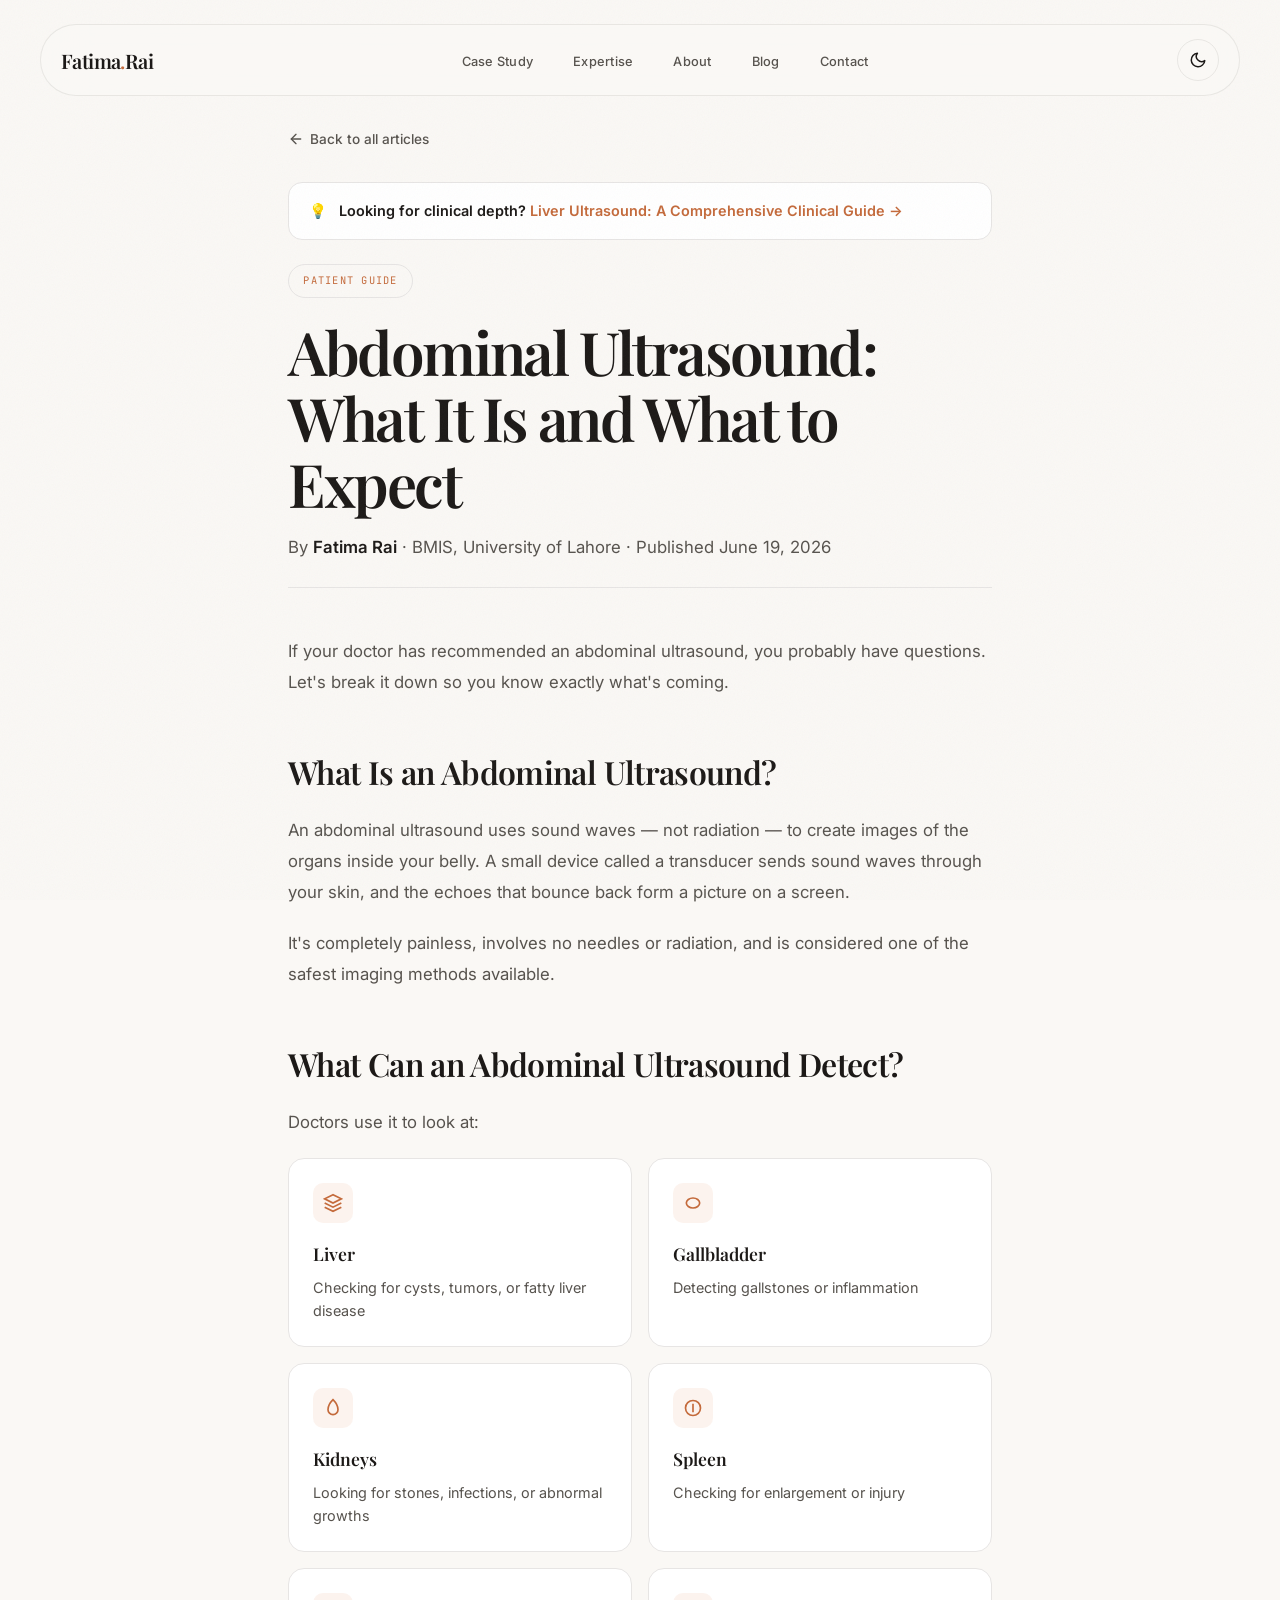
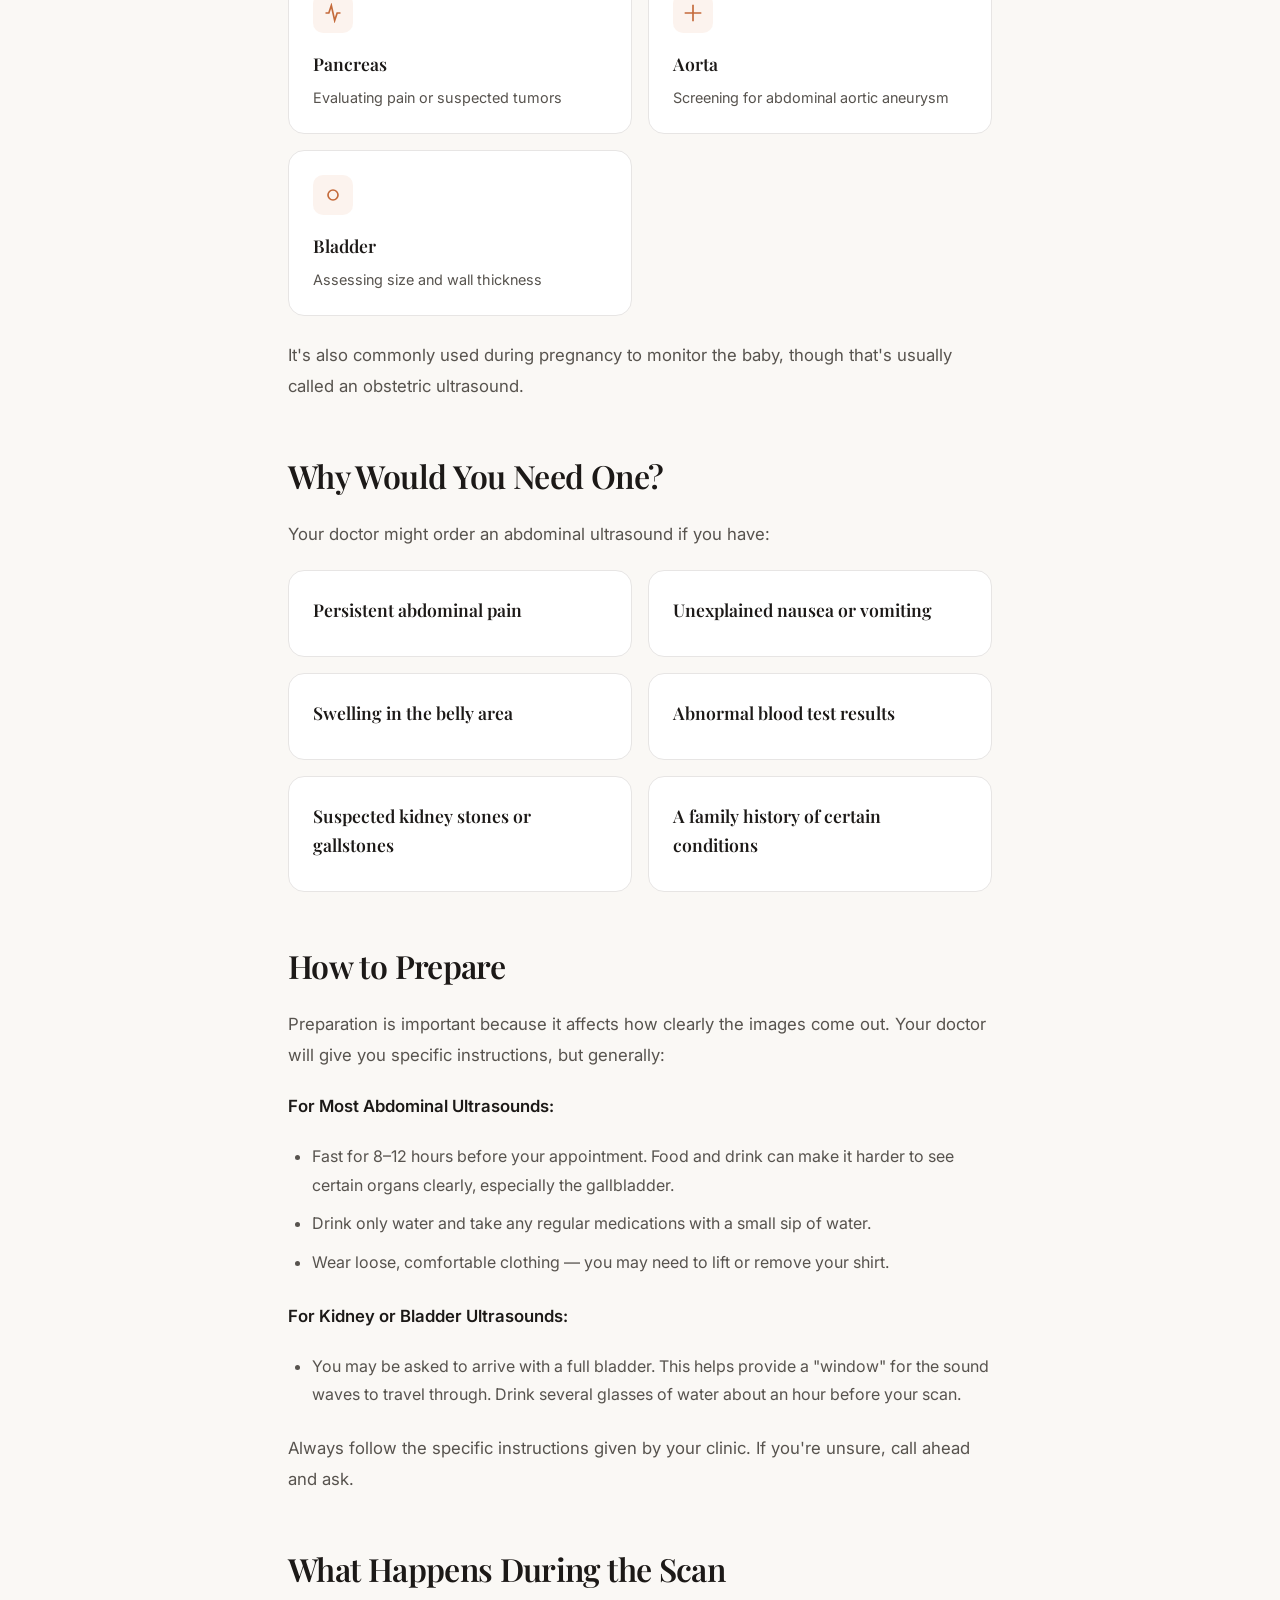
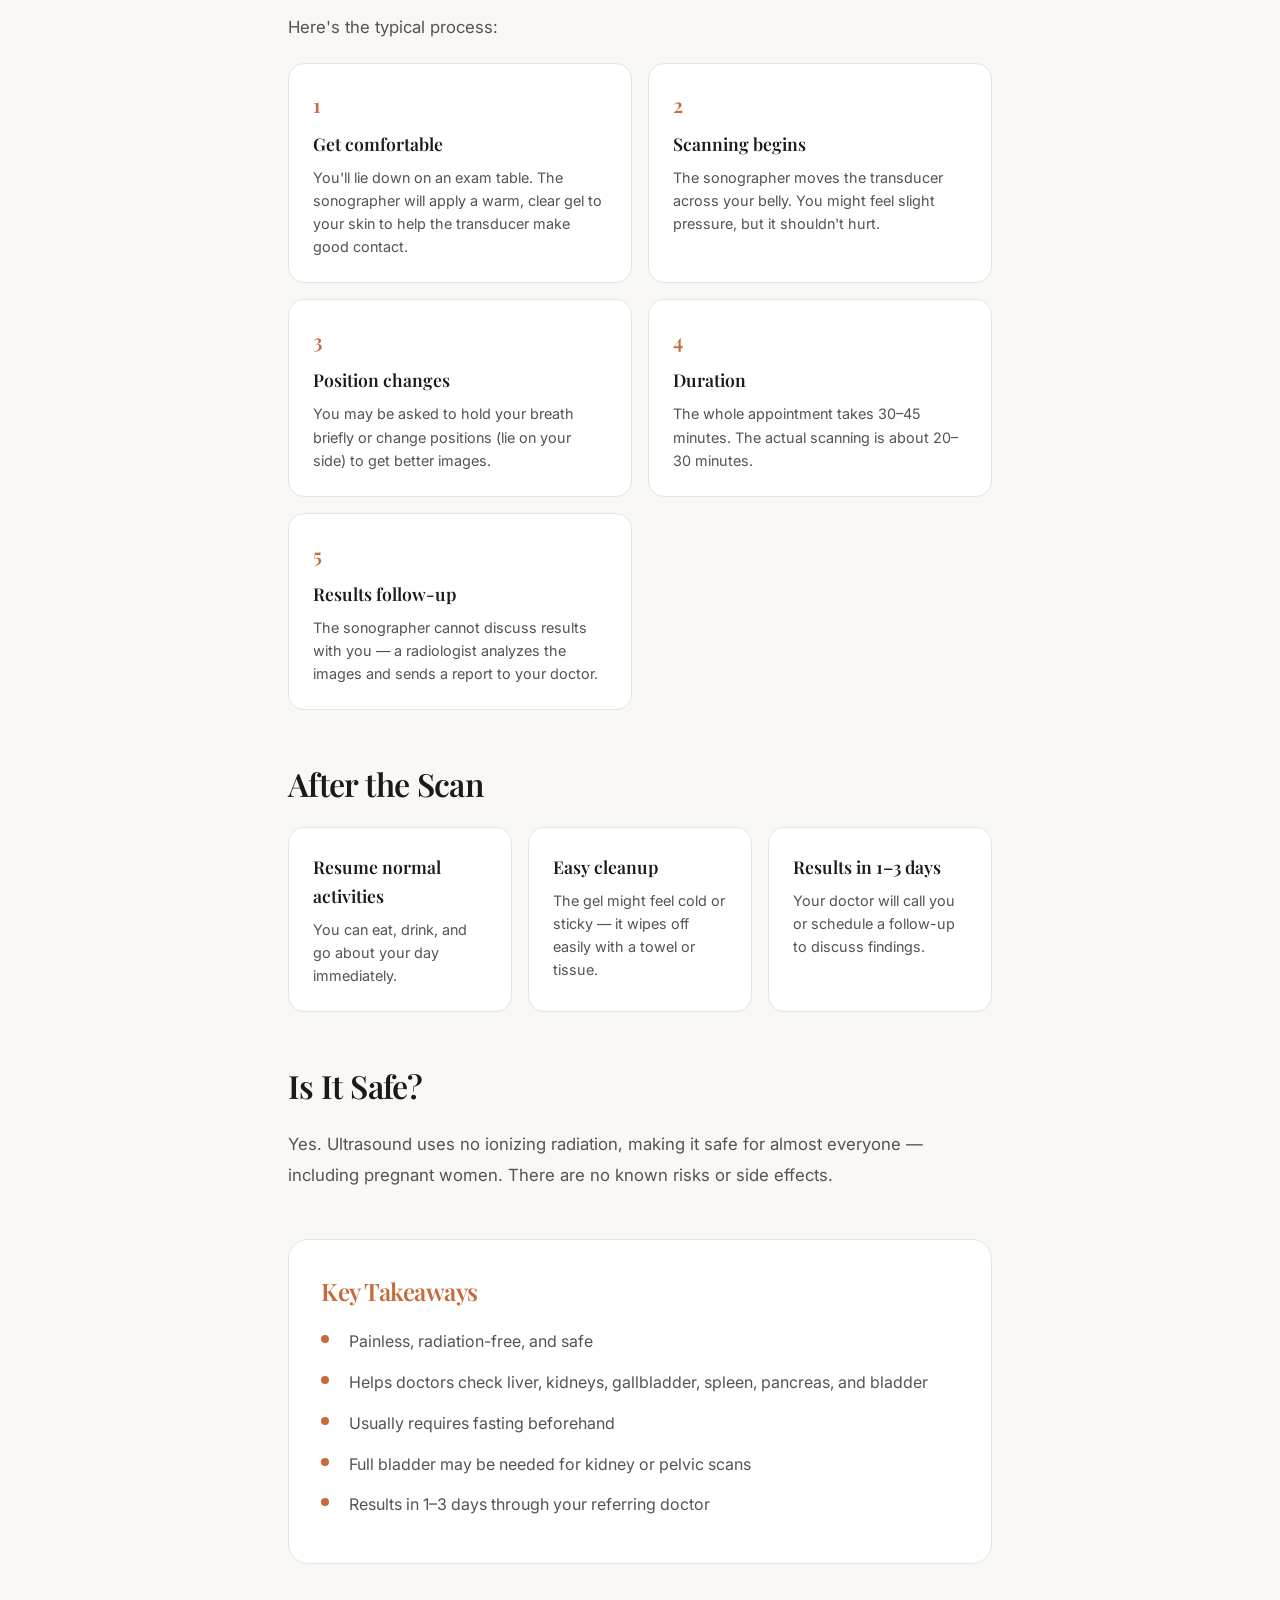
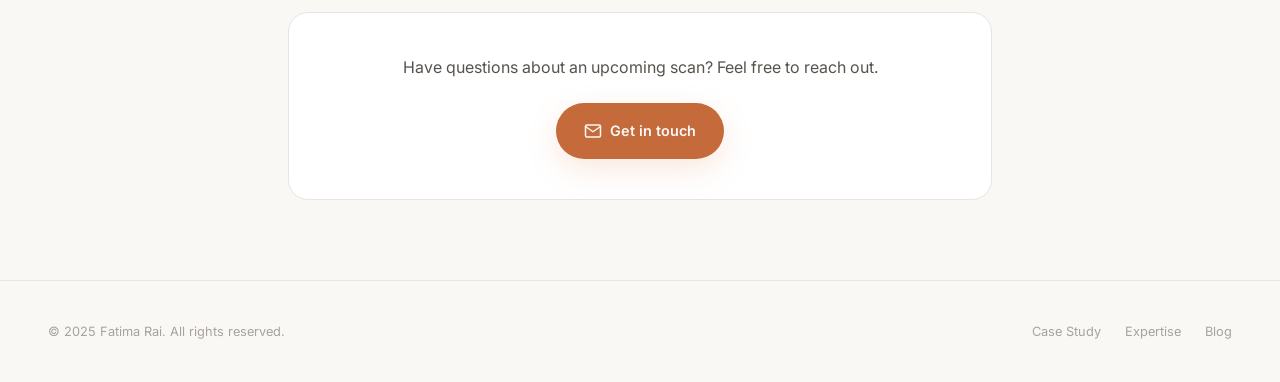
==== blog/abdominal-ultrasound.html @ 44d15082 "Redesign portfolio: editorial aesthetic, light/dark theme, scroll animations, shared assets" ====
<!DOCTYPE html>
<html lang="en">
<head>
    <meta charset="UTF-8">
    <meta name="viewport" content="width=device-width, initial-scale=1.0">
    <meta name="description" content="Learn what an abdominal ultrasound is, how to prepare, what happens during the scan, and what it can detect. A patient guide by Fatima Rai, BMIS radiographer.">
    <meta name="theme-color" content="#0c0a09">
    <script>
        (function() {
            const saved = localStorage.getItem('theme');
            const theme = saved || (window.matchMedia('(prefers-color-scheme: light)').matches ? 'light' : 'dark');
            if (theme === 'light') document.documentElement.setAttribute('data-theme', 'light');
        })();
    </script>
    <title>Abdominal Ultrasound: What It Is and What to Expect — Fatima Rai</title>
    <link rel="canonical" href="https://fatimarai.com/blog/abdominal-ultrasound.html">
    <link rel="icon" href="data:image/svg+xml,%3Csvg xmlns='http://www.w3.org/2000/svg' viewBox='0 0 100 100'%3E%3Ccircle cx='50' cy='50' r='50' fill='%23e08b5c'/%3E%3Ctext x='50' y='68' font-family='serif' font-size='55' fill='%230c0a09' text-anchor='middle' font-weight='600'%3EF%3C/text%3E%3C/svg%3E">
    <link rel="preconnect" href="https://fonts.googleapis.com">
    <link rel="preconnect" href="https://fonts.gstatic.com" crossorigin>
    <link href="https://fonts.googleapis.com/css2?family=Inter:wght@400;500;600;700&family=JetBrains+Mono:wght@400;500&family=Playfair+Display:ital,wght@0,500;0,600;0,700;1,500;1,600&display=swap" rel="stylesheet">
    <link rel="stylesheet" href="../assets/styles.css">
    <link rel="stylesheet" href="../assets/blog.css">
</head>
<body>
    <a href="#main-content" class="skip-link">Skip to main content</a>

    <div class="preloader" id="preloader" aria-hidden="true">
        <div class="preloader-text">
            <span>Fatima</span><span>Rai</span>
        </div>
    </div>

    <div class="grain" aria-hidden="true"></div>
    <div class="cursor-ring" id="cursor-ring" aria-hidden="true"></div>

    <header class="navbar" role="banner">
        <div class="navbar-inner">
            <a href="../index.html" class="logo" aria-label="Fatima Rai - Home">Fatima<span aria-hidden="true">.</span>Rai</a>
            <nav aria-label="Primary navigation">
                <ul class="nav-links">
                    <li><a href="../index.html#case-study">Case Study</a></li>
                    <li><a href="../index.html#expertise">Expertise</a></li>
                    <li><a href="../index.html#about">About</a></li>
                    <li><a href="liver-ultrasound.html">Blog</a></li>
                    <li><a href="../index.html#contact">Contact</a></li>
                </ul>
            </nav>
            <div style="display: flex; align-items: center; gap: 0.75rem;">
                <button type="button" class="theme-toggle" id="theme-toggle" aria-label="Switch to light theme" title="Switch theme">
                    <svg viewBox="0 0 24 24" fill="none" stroke="currentColor" stroke-width="2" stroke-linecap="round" stroke-linejoin="round" aria-hidden="true">
                        <circle class="sun-rays" cx="12" cy="12" r="5"></circle>
                        <g class="sun-rays">
                            <line x1="12" y1="1" x2="12" y2="3"></line>
                            <line x1="12" y1="21" x2="12" y2="23"></line>
                            <line x1="4.22" y1="4.22" x2="5.64" y2="5.64"></line>
                            <line x1="18.36" y1="18.36" x2="19.78" y2="19.78"></line>
                            <line x1="1" y1="12" x2="3" y2="12"></line>
                            <line x1="21" y1="12" x2="23" y2="12"></line>
                            <line x1="4.22" y1="19.78" x2="5.64" y2="18.36"></line>
                            <line x1="18.36" y1="5.64" x2="19.78" y2="4.22"></line>
                        </g>
                        <path class="moon" d="M21 12.79A9 9 0 1 1 11.21 3 7 7 0 0 0 21 12.79z"></path>
                    </svg>
                </button>
                <button type="button" class="mobile-menu-btn" aria-label="Open menu" aria-expanded="false">
                    <svg width="18" height="18" viewBox="0 0 24 24" fill="none" stroke="currentColor" stroke-width="2" stroke-linecap="round" stroke-linejoin="round" aria-hidden="true">
                        <line x1="3" y1="12" x2="21" y2="12"></line>
                        <line x1="3" y1="6" x2="21" y2="6"></line>
                        <line x1="3" y1="18" x2="21" y2="18"></line>
                    </svg>
                </button>
            </div>
        </div>
    </header>

    <main id="main-content">
        <article class="article article-page container container-narrow">
            <header class="article-header">
                <a href="../index.html#blog" class="back-link" aria-label="Back to blog">
                    <svg viewBox="0 0 24 24" fill="none" stroke="currentColor" stroke-width="2" stroke-linecap="round" stroke-linejoin="round" aria-hidden="true">
                        <line x1="19" y1="12" x2="5" y2="12"></line>
                        <polyline points="12 19 5 12 12 5"></polyline>
                    </svg>
                    Back to all articles
                </a>

                <div class="related-callout">
                    <span aria-hidden="true">💡</span>
                    <span><strong>Looking for clinical depth?</strong> <a href="liver-ultrasound.html">Liver Ultrasound: A Comprehensive Clinical Guide →</a></span>
                </div>

                <span class="article-tag">Patient Guide</span>
                <h1>Abdominal Ultrasound: What It Is and What to Expect</h1>
                <p class="article-meta">
                    By <strong>Fatima Rai</strong> · BMIS, University of Lahore · Published June 19, 2026
                </p>
            </header>

            <p>If your doctor has recommended an abdominal ultrasound, you probably have questions. Let's break it down so you know exactly what's coming.</p>

            <h2>What Is an Abdominal Ultrasound?</h2>
            <p>An abdominal ultrasound uses sound waves — not radiation — to create images of the organs inside your belly. A small device called a transducer sends sound waves through your skin, and the echoes that bounce back form a picture on a screen.</p>
            <p>It's completely painless, involves no needles or radiation, and is considered one of the safest imaging methods available.</p>

            <h2>What Can an Abdominal Ultrasound Detect?</h2>
            <p>Doctors use it to look at:</p>
            <div class="grid grid-2">
                <div class="grid-card">
                    <div class="grid-card-icon" aria-hidden="true">
                        <svg width="20" height="20" fill="none" stroke="currentColor" stroke-width="2" viewBox="0 0 24 24">
                            <path d="M12 2L2 7l10 5 10-5-10-5zM2 17l10 5 10-5M2 12l10 5 10-5"/>
                        </svg>
                    </div>
                    <div class="grid-card-title">Liver</div>
                    <div class="grid-card-desc">Checking for cysts, tumors, or fatty liver disease</div>
                </div>
                <div class="grid-card">
                    <div class="grid-card-icon" aria-hidden="true">
                        <svg width="20" height="20" fill="none" stroke="currentColor" stroke-width="2" viewBox="0 0 24 24">
                            <ellipse cx="12" cy="12" rx="8" ry="6"/>
                        </svg>
                    </div>
                    <div class="grid-card-title">Gallbladder</div>
                    <div class="grid-card-desc">Detecting gallstones or inflammation</div>
                </div>
                <div class="grid-card">
                    <div class="grid-card-icon" aria-hidden="true">
                        <svg width="20" height="20" fill="none" stroke="currentColor" stroke-width="2" viewBox="0 0 24 24">
                            <path d="M12 2C8 6 6 10 6 14a6 6 0 0012 0c0-4-2-8-6-12z"/>
                        </svg>
                    </div>
                    <div class="grid-card-title">Kidneys</div>
                    <div class="grid-card-desc">Looking for stones, infections, or abnormal growths</div>
                </div>
                <div class="grid-card">
                    <div class="grid-card-icon" aria-hidden="true">
                        <svg width="20" height="20" fill="none" stroke="currentColor" stroke-width="2" viewBox="0 0 24 24">
                            <circle cx="12" cy="12" r="9"/>
                            <path d="M12 7v10"/>
                        </svg>
                    </div>
                    <div class="grid-card-title">Spleen</div>
                    <div class="grid-card-desc">Checking for enlargement or injury</div>
                </div>
                <div class="grid-card">
                    <div class="grid-card-icon" aria-hidden="true">
                        <svg width="20" height="20" fill="none" stroke="currentColor" stroke-width="2" viewBox="0 0 24 24">
                            <path d="M3 12h4l3-9 4 18 3-9h4"/>
                        </svg>
                    </div>
                    <div class="grid-card-title">Pancreas</div>
                    <div class="grid-card-desc">Evaluating pain or suspected tumors</div>
                </div>
                <div class="grid-card">
                    <div class="grid-card-icon" aria-hidden="true">
                        <svg width="20" height="20" fill="none" stroke="currentColor" stroke-width="2" viewBox="0 0 24 24">
                            <path d="M12 2v20M2 12h20"/>
                        </svg>
                    </div>
                    <div class="grid-card-title">Aorta</div>
                    <div class="grid-card-desc">Screening for abdominal aortic aneurysm</div>
                </div>
                <div class="grid-card">
                    <div class="grid-card-icon" aria-hidden="true">
                        <svg width="20" height="20" fill="none" stroke="currentColor" stroke-width="2" viewBox="0 0 24 24">
                            <rect x="6" y="6" width="12" height="12" rx="6"/>
                        </svg>
                    </div>
                    <div class="grid-card-title">Bladder</div>
                    <div class="grid-card-desc">Assessing size and wall thickness</div>
                </div>
            </div>
            <p>It's also commonly used during pregnancy to monitor the baby, though that's usually called an obstetric ultrasound.</p>

            <h2>Why Would You Need One?</h2>
            <p>Your doctor might order an abdominal ultrasound if you have:</p>
            <div class="grid grid-2">
                <div class="grid-card">
                    <div class="grid-card-title">Persistent abdominal pain</div>
                </div>
                <div class="grid-card">
                    <div class="grid-card-title">Unexplained nausea or vomiting</div>
                </div>
                <div class="grid-card">
                    <div class="grid-card-title">Swelling in the belly area</div>
                </div>
                <div class="grid-card">
                    <div class="grid-card-title">Abnormal blood test results</div>
                </div>
                <div class="grid-card">
                    <div class="grid-card-title">Suspected kidney stones or gallstones</div>
                </div>
                <div class="grid-card">
                    <div class="grid-card-title">A family history of certain conditions</div>
                </div>
            </div>

            <h2>How to Prepare</h2>
            <p>Preparation is important because it affects how clearly the images come out. Your doctor will give you specific instructions, but generally:</p>
            <p><strong>For Most Abdominal Ultrasounds:</strong></p>
            <ul>
                <li>Fast for 8–12 hours before your appointment. Food and drink can make it harder to see certain organs clearly, especially the gallbladder.</li>
                <li>Drink only water and take any regular medications with a small sip of water.</li>
                <li>Wear loose, comfortable clothing — you may need to lift or remove your shirt.</li>
            </ul>
            <p><strong>For Kidney or Bladder Ultrasounds:</strong></p>
            <ul>
                <li>You may be asked to arrive with a full bladder. This helps provide a "window" for the sound waves to travel through. Drink several glasses of water about an hour before your scan.</li>
            </ul>
            <p>Always follow the specific instructions given by your clinic. If you're unsure, call ahead and ask.</p>

            <h2>What Happens During the Scan</h2>
            <p>Here's the typical process:</p>
            <div class="grid grid-2">
                <div class="grid-card">
                    <div class="grid-card-num">1</div>
                    <div class="grid-card-title">Get comfortable</div>
                    <div class="grid-card-desc">You'll lie down on an exam table. The sonographer will apply a warm, clear gel to your skin to help the transducer make good contact.</div>
                </div>
                <div class="grid-card">
                    <div class="grid-card-num">2</div>
                    <div class="grid-card-title">Scanning begins</div>
                    <div class="grid-card-desc">The sonographer moves the transducer across your belly. You might feel slight pressure, but it shouldn't hurt.</div>
                </div>
                <div class="grid-card">
                    <div class="grid-card-num">3</div>
                    <div class="grid-card-title">Position changes</div>
                    <div class="grid-card-desc">You may be asked to hold your breath briefly or change positions (lie on your side) to get better images.</div>
                </div>
                <div class="grid-card">
                    <div class="grid-card-num">4</div>
                    <div class="grid-card-title">Duration</div>
                    <div class="grid-card-desc">The whole appointment takes 30–45 minutes. The actual scanning is about 20–30 minutes.</div>
                </div>
                <div class="grid-card">
                    <div class="grid-card-num">5</div>
                    <div class="grid-card-title">Results follow-up</div>
                    <div class="grid-card-desc">The sonographer cannot discuss results with you — a radiologist analyzes the images and sends a report to your doctor.</div>
                </div>
            </div>

            <h2>After the Scan</h2>
            <div class="grid grid-3">
                <div class="grid-card">
                    <div class="grid-card-title">Resume normal activities</div>
                    <div class="grid-card-desc">You can eat, drink, and go about your day immediately.</div>
                </div>
                <div class="grid-card">
                    <div class="grid-card-title">Easy cleanup</div>
                    <div class="grid-card-desc">The gel might feel cold or sticky — it wipes off easily with a towel or tissue.</div>
                </div>
                <div class="grid-card">
                    <div class="grid-card-title">Results in 1–3 days</div>
                    <div class="grid-card-desc">Your doctor will call you or schedule a follow-up to discuss findings.</div>
                </div>
            </div>

            <h2>Is It Safe?</h2>
            <p>Yes. Ultrasound uses no ionizing radiation, making it safe for almost everyone — including pregnant women. There are no known risks or side effects.</p>

            <div class="key-takeaways">
                <h2>Key Takeaways</h2>
                <ul>
                    <li>Painless, radiation-free, and safe</li>
                    <li>Helps doctors check liver, kidneys, gallbladder, spleen, pancreas, and bladder</li>
                    <li>Usually requires fasting beforehand</li>
                    <li>Full bladder may be needed for kidney or pelvic scans</li>
                    <li>Results in 1–3 days through your referring doctor</li>
                </ul>
            </div>

            <div class="article-cta">
                <p>Have questions about an upcoming scan? Feel free to reach out.</p>
                <a href="mailto:fr166255@gmail.com">
                    <svg viewBox="0 0 24 24" fill="none" stroke="currentColor" stroke-width="2" stroke-linecap="round" stroke-linejoin="round" aria-hidden="true">
                        <path d="M4 4h16c1.1 0 2 .9 2 2v12c0 1.1-.9 2-2 2H4c-1.1 0-2-.9-2-2V6c0-1.1.9-2 2-2z"/>
                        <polyline points="22,6 12,13 2,6"/>
                    </svg>
                    Get in touch
                </a>
            </div>
        </article>
    </main>

    <footer class="footer">
        <div class="container footer-inner">
            <span>&copy; 2025 Fatima Rai. All rights reserved.</span>
            <ul class="footer-links">
                <li><a href="../index.html#case-study">Case Study</a></li>
                <li><a href="../index.html#expertise">Expertise</a></li>
                <li><a href="../index.html#blog">Blog</a></li>
            </ul>
        </div>
    </footer>

    <noscript>
        <style>
            .preloader { display: none; }
            .navbar { transform: translate(-50%, 0); }
        </style>
    </noscript>
    <script src="../assets/scripts.js"></script>
</body>
</html>
---- assets/styles.css ----
/* =====================================================
   FATIMA RAI — PORTFOLIO STYLES
   Editorial medical atelier aesthetic
   Light / dark theme with CSS custom properties
   ===================================================== */

/* ----------------- RESET & BASE ----------------- */
*, *::before, *::after {
    margin: 0;
    padding: 0;
    box-sizing: border-box;
}

:root {
    /* Dark theme (default) */
    --bg: #0c0a09;
    --bg-elevated: #141211;
    --bg-card: #1c1917;
    --text: #f5f5f0;
    --text-secondary: #a8a29e;
    --text-muted: #78716c;
    --accent: #e08b5c;
    --accent-light: #f4a77d;
    --accent-dark: #b86a3f;
    --sage: #7c8f7e;
    --sage-light: #9bafa0;
    --border: #292524;
    --border-subtle: rgba(245, 245, 240, 0.08);
    --focus: #e08b5c;
    --shadow: rgba(0, 0, 0, 0.45);
    --ease-out-expo: cubic-bezier(0.16, 1, 0.3, 1);
    --ease-in-out-quint: cubic-bezier(0.86, 0, 0.07, 1);
}

[data-theme="light"] {
    --bg: #faf8f5;
    --bg-elevated: #f5f2ed;
    --bg-card: #ffffff;
    --text: #1c1917;
    --text-secondary: #57534e;
    --text-muted: #a8a29e;
    --accent: #c46a3b;
    --accent-light: #e08b5c;
    --accent-dark: #9c4f25;
    --sage: #5f7361;
    --sage-light: #7c8f7e;
    --border: #e7e5e4;
    --border-subtle: rgba(28, 25, 23, 0.08);
    --focus: #c46a3b;
    --shadow: rgba(0, 0, 0, 0.08);
}

@media (prefers-color-scheme: light) {
    :root:not([data-theme]) {
        --bg: #faf8f5;
        --bg-elevated: #f5f2ed;
        --bg-card: #ffffff;
        --text: #1c1917;
        --text-secondary: #57534e;
        --text-muted: #a8a29e;
        --accent: #c46a3b;
        --accent-light: #e08b5c;
        --accent-dark: #9c4f25;
        --sage: #5f7361;
        --sage-light: #7c8f7e;
        --border: #e7e5e4;
        --border-subtle: rgba(28, 25, 23, 0.08);
        --focus: #c46a3b;
        --shadow: rgba(0, 0, 0, 0.08);
    }
}

html {
    scroll-behavior: smooth;
    font-size: 16px;
}

body {
    font-family: 'Inter', -apple-system, BlinkMacSystemFont, 'Segoe UI', sans-serif;
    background: var(--bg);
    color: var(--text);
    line-height: 1.65;
    font-size: 1rem;
    -webkit-font-smoothing: antialiased;
    -moz-osx-font-smoothing: grayscale;
    overflow-x: hidden;
    transition: background-color 0.6s var(--ease-out-expo), color 0.6s var(--ease-out-expo);
}

::selection {
    background: var(--accent);
    color: var(--bg);
}

img {
    max-width: 100%;
    height: auto;
    display: block;
}

a {
    color: inherit;
    text-decoration: none;
}

button {
    font-family: inherit;
    cursor: pointer;
    border: none;
    background: none;
    color: inherit;
}

:focus-visible {
    outline: 2px solid var(--focus);
    outline-offset: 3px;
    border-radius: 2px;
}

/* ----------------- UTILITIES ----------------- */
.container {
    width: 100%;
    max-width: 1280px;
    margin: 0 auto;
    padding: 0 clamp(1.25rem, 4vw, 3rem);
}

.container-narrow {
    max-width: 800px;
}

.sr-only {
    position: absolute;
    width: 1px;
    height: 1px;
    padding: 0;
    margin: -1px;
    overflow: hidden;
    clip: rect(0, 0, 0, 0);
    white-space: nowrap;
    border: 0;
}

.label-mono {
    font-family: 'JetBrains Mono', 'SF Mono', monospace;
    font-size: 0.7rem;
    text-transform: uppercase;
    letter-spacing: 0.18em;
    color: var(--accent);
    font-weight: 500;
}

/* ----------------- SKIP LINK ----------------- */
.skip-link {
    position: fixed;
    top: -100%;
    left: 1.5rem;
    background: var(--accent);
    color: var(--bg);
    padding: 0.875rem 1.5rem;
    border-radius: 100px;
    font-weight: 600;
    font-size: 0.875rem;
    z-index: 10000;
    transition: top 0.3s var(--ease-out-expo);
}

.skip-link:focus {
    top: 1.5rem;
}

/* ----------------- GRAIN OVERLAY ----------------- */
.grain {
    position: fixed;
    inset: 0;
    pointer-events: none;
    z-index: 9998;
    opacity: 0.04;
    background-image: url("data:image/svg+xml,%3Csvg viewBox='0 0 200 200' xmlns='http://www.w3.org/2000/svg'%3E%3Cfilter id='noiseFilter'%3E%3CfeTurbulence type='fractalNoise' baseFrequency='0.85' numOctaves='4' stitchTiles='stitch'/%3E%3C/filter%3E%3Crect width='100%25' height='100%25' filter='url(%23noiseFilter)'/%3E%3C/svg%3E");
    background-repeat: repeat;
    background-size: 200px 200px;
}

@media (prefers-reduced-motion: no-preference) {
    .grain {
        animation: grainShift 8s steps(10) infinite;
    }
}

@keyframes grainShift {
    0%, 100% { transform: translate(0, 0); }
    10% { transform: translate(-2%, -2%); }
    20% { transform: translate(2%, 2%); }
    30% { transform: translate(-1%, 1%); }
    40% { transform: translate(1%, -1%); }
    50% { transform: translate(-2%, 2%); }
    60% { transform: translate(2%, -2%); }
    70% { transform: translate(-1%, -1%); }
    80% { transform: translate(1%, 1%); }
    90% { transform: translate(2%, -1%); }
}

/* ----------------- PRELOADER ----------------- */
.preloader {
    position: fixed;
    inset: 0;
    background: var(--bg);
    z-index: 10001;
    display: flex;
    align-items: center;
    justify-content: center;
    transition: opacity 0.8s var(--ease-out-expo), visibility 0.8s;
}

.preloader.hidden {
    opacity: 0;
    visibility: hidden;
    pointer-events: none;
}

.preloader-text {
    font-family: 'Playfair Display', serif;
    font-size: clamp(2rem, 6vw, 4rem);
    font-weight: 600;
    letter-spacing: -0.03em;
    color: var(--text);
    overflow: hidden;
}

.preloader-text span {
    display: inline-block;
    transform: translateY(100%);
    opacity: 0;
}

.preloader.active .preloader-text span {
    animation: preloaderReveal 0.8s var(--ease-out-expo) forwards;
}

.preloader.active .preloader-text span:nth-child(2) {
    animation-delay: 0.1s;
}

@keyframes preloaderReveal {
    to {
        transform: translateY(0);
        opacity: 1;
    }
}

/* ----------------- CUSTOM CURSOR ----------------- */
.cursor-ring {
    position: fixed;
    width: 40px;
    height: 40px;
    border: 1px solid rgba(255, 255, 255, 0.85);
    border-radius: 50%;
    pointer-events: none;
    z-index: 10002;
    transform: translate(-50%, -50%);
    transition: width 0.3s var(--ease-out-expo), height 0.3s var(--ease-out-expo), background 0.3s;
    mix-blend-mode: difference;
    opacity: 0;
}

.cursor-ring.hover {
    width: 64px;
    height: 64px;
    background: rgba(224, 139, 92, 0.12);
    border-color: transparent;
}

@media (pointer: coarse) {
    .cursor-ring {
        display: none;
    }
}

/* ----------------- NAVIGATION ----------------- */
.navbar {
    position: fixed;
    top: 1.5rem;
    left: 50%;
    transform: translate(-50%, -120%);
    z-index: 9999;
    width: calc(100% - clamp(1.5rem, 5vw, 4rem));
    max-width: 1200px;
    transition: transform 0.9s var(--ease-out-expo);
}

.navbar.loaded {
    transform: translate(-50%, 0);
}

.navbar-inner {
    display: flex;
    align-items: center;
    justify-content: space-between;
    padding: 0.875rem 1.25rem;
    background: rgba(12, 10, 9, 0.72);
    backdrop-filter: blur(20px);
    -webkit-backdrop-filter: blur(20px);
    border: 1px solid var(--border-subtle);
    border-radius: 100px;
    transition: background-color 0.6s var(--ease-out-expo), border-color 0.6s var(--ease-out-expo);
}

[data-theme="light"] .navbar-inner {
    background: rgba(250, 248, 245, 0.72);
}

.logo {
    font-family: 'Playfair Display', serif;
    font-size: 1.25rem;
    font-weight: 600;
    letter-spacing: -0.03em;
    color: var(--text);
}

.logo span {
    color: var(--accent);
}

.nav-links {
    display: flex;
    align-items: center;
    gap: 2.5rem;
    list-style: none;
}

.nav-links a {
    position: relative;
    font-size: 0.8rem;
    font-weight: 500;
    color: var(--text-secondary);
    letter-spacing: 0.02em;
    transition: color 0.3s;
    padding: 0.25rem 0;
}

.nav-links a::after {
    content: '';
    position: absolute;
    bottom: 0;
    left: 0;
    width: 0;
    height: 1px;
    background: var(--accent);
    transition: width 0.4s var(--ease-out-expo);
}

.nav-links a:hover,
.nav-links a:focus-visible {
    color: var(--text);
}

.nav-links a:hover::after,
.nav-links a:focus-visible::after {
    width: 100%;
}

.theme-toggle {
    width: 42px;
    height: 42px;
    border-radius: 50%;
    border: 1px solid var(--border-subtle);
    display: flex;
    align-items: center;
    justify-content: center;
    color: var(--text);
    transition: background 0.3s, border-color 0.3s, transform 0.3s var(--ease-out-expo);
}

.theme-toggle:hover {
    background: var(--bg-card);
    border-color: var(--accent);
    transform: rotate(15deg);
}

.theme-toggle svg {
    width: 18px;
    height: 18px;
    transition: transform 0.5s var(--ease-out-expo);
}

.theme-toggle .sun-rays,
.theme-toggle .moon {
    transition: opacity 0.3s, transform 0.5s var(--ease-out-expo);
}

[data-theme="light"] .theme-toggle .moon {
    opacity: 1;
    transform: rotate(0deg);
}

[data-theme="light"] .theme-toggle .sun-rays {
    opacity: 0;
    transform: rotate(-90deg);
}

.theme-toggle .moon {
    opacity: 0;
    transform: rotate(90deg);
}

.theme-toggle .sun-rays {
    opacity: 1;
    transform: rotate(0deg);
}

.mobile-menu-btn {
    display: none;
    width: 40px;
    height: 40px;
    align-items: center;
    justify-content: center;
    border-radius: 50%;
    border: 1px solid var(--border-subtle);
}

/* ----------------- HERO ----------------- */
.hero {
    position: relative;
    min-height: 100svh;
    display: flex;
    flex-direction: column;
    justify-content: center;
    align-items: center;
    padding: 7rem 0 3.5rem;
    overflow: hidden;
}

.hero-canvas {
    position: absolute;
    inset: 0;
    width: 100%;
    height: 100%;
    z-index: 0;
    opacity: 0.55;
}

.hero-glow {
    position: absolute;
    width: 600px;
    height: 600px;
    border-radius: 50%;
    background: radial-gradient(circle, rgba(224, 139, 92, 0.18) 0%, transparent 70%);
    top: 50%;
    left: 50%;
    transform: translate(-50%, -50%);
    z-index: 0;
    pointer-events: none;
    filter: blur(60px);
}

.hero-content {
    position: relative;
    z-index: 1;
    text-align: center;
    max-width: 1000px;
}

.hero-badge {
    display: inline-flex;
    align-items: center;
    gap: 0.5rem;
    padding: 0.55rem 0.9rem;
    border: 1px solid var(--border);
    border-radius: 100px;
    margin-bottom: clamp(1rem, 3vh, 2rem);
    color: var(--text-secondary);
    font-size: clamp(0.65rem, 1.2vw, 0.75rem);
    font-weight: 500;
    letter-spacing: 0.05em;
}

.hero-badge::before {
    content: '';
    width: 6px;
    height: 6px;
    background: var(--sage);
    border-radius: 50%;
    animation: pulse 2s infinite;
}

@keyframes pulse {
    0%, 100% { opacity: 1; }
    50% { opacity: 0.4; }
}

.hero h1 {
    font-family: 'Playfair Display', serif;
    font-size: clamp(3.5rem, min(12vw, 18vh), 10rem);
    font-weight: 600;
    line-height: 0.9;
    letter-spacing: -0.05em;
    margin-bottom: clamp(1rem, 2.5vh, 1.5rem);
}

.hero h1 .line {
    display: block;
    overflow: hidden;
}

.hero h1 .line span {
    display: inline-block;
    transform: translateY(110%);
    opacity: 0;
}

.hero h1 .italic {
    font-style: italic;
    color: var(--accent);
    font-weight: 500;
}

.hero-subtitle {
    font-size: clamp(0.9rem, 1.6vw, 1.25rem);
    color: var(--text-secondary);
    max-width: 540px;
    margin: 0 auto clamp(1.25rem, 3vh, 2.5rem);
    line-height: 1.7;
}

.hero-meta {
    display: flex;
    justify-content: center;
    gap: clamp(1.5rem, 4vw, 3rem);
    margin-bottom: clamp(1.5rem, 4vh, 3rem);
}

.hero-meta-item {
    text-align: left;
}

.hero-meta-value {
    font-family: 'Playfair Display', serif;
    font-size: clamp(1.25rem, 3vw, 2rem);
    font-weight: 600;
    color: var(--text);
    line-height: 1;
}

.hero-meta-label {
    font-family: 'JetBrains Mono', monospace;
    font-size: 0.65rem;
    text-transform: uppercase;
    letter-spacing: 0.15em;
    color: var(--text-muted);
    margin-top: 0.5rem;
}

.hero-cta {
    display: inline-flex;
    align-items: center;
    gap: 0.75rem;
    padding: 1rem 2rem;
    background: var(--accent);
    color: var(--bg);
    border-radius: 100px;
    font-weight: 600;
    font-size: 0.9rem;
    transition: transform 0.4s var(--ease-out-expo), box-shadow 0.4s;
    box-shadow: 0 10px 40px rgba(224, 139, 92, 0.25);
}

.hero-cta:hover {
    transform: translateY(-3px);
    box-shadow: 0 16px 50px rgba(224, 139, 92, 0.35);
}

.hero-cta svg {
    width: 16px;
    height: 16px;
    transition: transform 0.3s var(--ease-out-expo);
}

.hero-cta:hover svg {
    transform: translateX(4px);
}

.scroll-hint {
    position: absolute;
    bottom: clamp(1.25rem, 3vh, 2.5rem);
    left: 50%;
    transform: translateX(-50%);
    display: flex;
    flex-direction: column;
    align-items: center;
    gap: 0.5rem;
    color: var(--text-muted);
    font-size: 0.7rem;
    font-family: 'JetBrains Mono', monospace;
    text-transform: uppercase;
    letter-spacing: 0.15em;
}

.scroll-hint svg {
    width: 20px;
    height: 20px;
    animation: bounce 2s infinite;
}

@keyframes bounce {
    0%, 100% { transform: translateY(0); }
    50% { transform: translateY(8px); }
}

/* ----------------- SECTIONS COMMON ----------------- */
.section {
    padding: clamp(5rem, 12vw, 9rem) 0;
    position: relative;
}

.section-header {
    margin-bottom: clamp(3rem, 6vw, 5rem);
}

.section-header.center {
    text-align: center;
}

.section-header .label-mono {
    margin-bottom: 1rem;
    display: inline-block;
}

.section-title {
    font-family: 'Playfair Display', serif;
    font-size: clamp(2.5rem, 6vw, 4.5rem);
    font-weight: 600;
    letter-spacing: -0.04em;
    line-height: 1.05;
    max-width: 800px;
}

.section-title .italic {
    font-style: italic;
    color: var(--accent);
    font-weight: 500;
}

.section-intro {
    color: var(--text-secondary);
    font-size: 1.1rem;
    max-width: 560px;
    margin-top: 1.25rem;
    line-height: 1.8;
}

.section-header.center .section-intro {
    margin-left: auto;
    margin-right: auto;
}

/* ----------------- CASE STUDY ----------------- */
.case-study {
    background: var(--bg-elevated);
    transition: background-color 0.6s var(--ease-out-expo);
}

.case-grid {
    display: grid;
    grid-template-columns: 1.1fr 0.9fr;
    gap: clamp(3rem, 6vw, 6rem);
    align-items: center;
}

.case-stats {
    display: flex;
    gap: 2.5rem;
    margin: 2.5rem 0;
    padding: 1.5rem 0;
    border-top: 1px solid var(--border);
    border-bottom: 1px solid var(--border);
}

.case-stat {
    display: flex;
    flex-direction: column;
    gap: 0.35rem;
}

.case-stat-value {
    font-family: 'Playfair Display', serif;
    font-size: 2rem;
    font-weight: 600;
    color: var(--accent);
}

.case-stat-label {
    font-family: 'JetBrains Mono', monospace;
    font-size: 0.65rem;
    text-transform: uppercase;
    letter-spacing: 0.12em;
    color: var(--text-muted);
}

.case-description p {
    color: var(--text-secondary);
    margin-bottom: 1.25rem;
    line-height: 1.85;
}

.case-images {
    position: relative;
}

.case-image-frame {
    position: relative;
    border-radius: 20px;
    overflow: hidden;
    cursor: pointer;
    background: var(--bg-card);
    border: 1px solid var(--border);
    transition: transform 0.6s var(--ease-out-expo), box-shadow 0.6s;
}

.case-image-frame.main {
    aspect-ratio: 4/3;
    box-shadow: 0 40px 80px var(--shadow);
}

.case-image-frame.secondary {
    position: absolute;
    bottom: -2.5rem;
    left: -2.5rem;
    width: 45%;
    aspect-ratio: 1;
    border-radius: 16px;
    box-shadow: 0 30px 60px var(--shadow);
}

.case-image-frame img {
    width: 100%;
    height: 100%;
    object-fit: cover;
    transition: transform 0.8s var(--ease-out-expo);
}

.case-image-frame:hover img {
    transform: scale(1.05);
}

.case-image-frame::after {
    content: '';
    position: absolute;
    inset: 0;
    background: linear-gradient(to top, rgba(0,0,0,0.25), transparent 40%);
    opacity: 0;
    transition: opacity 0.4s;
}

.case-image-frame:hover::after {
    opacity: 1;
}

.case-image-caption {
    position: absolute;
    bottom: 1rem;
    left: 1rem;
    right: 1rem;
    color: #fff;
    font-size: 0.75rem;
    opacity: 0;
    transform: translateY(10px);
    transition: opacity 0.4s, transform 0.4s var(--ease-out-expo);
    z-index: 2;
}

.case-image-frame:hover .case-image-caption {
    opacity: 1;
    transform: translateY(0);
}

/* ----------------- EXPERTISE ----------------- */
.expertise-grid {
    display: grid;
    grid-template-columns: repeat(3, 1fr);
    gap: 1.25rem;
}

.expertise-card {
    position: relative;
    padding: 2.25rem;
    background: var(--bg-card);
    border: 1px solid var(--border);
    border-radius: 20px;
    transition: transform 0.4s var(--ease-out-expo), border-color 0.4s, box-shadow 0.4s;
    transform-style: preserve-3d;
    perspective: 1000px;
    overflow: hidden;
}

.expertise-card::before {
    content: '';
    position: absolute;
    inset: 0;
    background: radial-gradient(circle at var(--mouse-x, 50%) var(--mouse-y, 50%), rgba(224, 139, 92, 0.1), transparent 60%);
    opacity: 0;
    transition: opacity 0.4s;
}

.expertise-card:hover::before {
    opacity: 1;
}

.expertise-card:hover {
    border-color: rgba(224, 139, 92, 0.3);
    box-shadow: 0 20px 50px var(--shadow);
}

.expertise-number {
    font-family: 'JetBrains Mono', monospace;
    font-size: 0.7rem;
    color: var(--text-muted);
    margin-bottom: 1.5rem;
    display: block;
}

.expertise-card h3 {
    font-family: 'Playfair Display', serif;
    font-size: 1.5rem;
    font-weight: 600;
    margin-bottom: 0.75rem;
    letter-spacing: -0.02em;
}

.expertise-card p {
    color: var(--text-secondary);
    font-size: 0.9rem;
    line-height: 1.7;
}

/* ----------------- EDUCATION ----------------- */
.education {
    background: var(--bg-elevated);
    transition: background-color 0.6s var(--ease-out-expo);
}

.timeline {
    position: relative;
    padding-left: 3rem;
}

.timeline::before {
    content: '';
    position: absolute;
    left: 0;
    top: 0;
    bottom: 0;
    width: 1px;
    background: var(--border);
}

.timeline-line {
    position: absolute;
    left: 0;
    top: 0;
    width: 1px;
    height: 0;
    background: var(--accent);
    transition: height 1.2s var(--ease-in-out-quint);
}

.timeline-item {
    position: relative;
    padding-bottom: 3rem;
}

.timeline-item:last-child {
    padding-bottom: 0;
}

.timeline-dot {
    position: absolute;
    left: -3.35rem;
    top: 0.25rem;
    width: 10px;
    height: 10px;
    border-radius: 50%;
    background: var(--bg);
    border: 2px solid var(--accent);
    z-index: 2;
    transition: background-color 0.6s var(--ease-out-expo), transform 0.4s var(--ease-out-expo);
}

.timeline-item.revealed .timeline-dot {
    transform: scale(1.2);
    background: var(--accent);
}

.timeline-year {
    font-family: 'JetBrains Mono', monospace;
    font-size: 0.75rem;
    color: var(--accent);
    text-transform: uppercase;
    letter-spacing: 0.1em;
    margin-bottom: 0.5rem;
}

.timeline-title {
    font-family: 'Playfair Display', serif;
    font-size: 1.5rem;
    font-weight: 600;
    margin-bottom: 0.5rem;
    letter-spacing: -0.02em;
}

.timeline-desc {
    color: var(--text-secondary);
    max-width: 500px;
    line-height: 1.75;
}

/* ----------------- BLOG TEASER ----------------- */
.blog-grid {
    display: grid;
    grid-template-columns: repeat(2, 1fr);
    gap: 1.5rem;
}

.blog-card {
    display: flex;
    flex-direction: column;
    padding: 2rem;
    background: var(--bg-card);
    border: 1px solid var(--border);
    border-radius: 20px;
    transition: transform 0.4s var(--ease-out-expo), border-color 0.4s, box-shadow 0.4s;
}

.blog-card:hover {
    transform: translateY(-6px);
    border-color: rgba(224, 139, 92, 0.3);
    box-shadow: 0 20px 50px var(--shadow);
}

.blog-card-meta {
    display: flex;
    justify-content: space-between;
    align-items: center;
    margin-bottom: 1.25rem;
}

.blog-card-category {
    font-family: 'JetBrains Mono', monospace;
    font-size: 0.65rem;
    text-transform: uppercase;
    letter-spacing: 0.12em;
    color: var(--sage);
}

.blog-card-arrow {
    width: 32px;
    height: 32px;
    border-radius: 50%;
    border: 1px solid var(--border);
    display: flex;
    align-items: center;
    justify-content: center;
    transition: background 0.3s, border-color 0.3s, transform 0.3s var(--ease-out-expo);
}

.blog-card:hover .blog-card-arrow {
    background: var(--accent);
    border-color: var(--accent);
    transform: rotate(-45deg);
}

.blog-card:hover .blog-card-arrow svg {
    stroke: var(--bg);
}

.blog-card h3 {
    font-family: 'Playfair Display', serif;
    font-size: 1.5rem;
    font-weight: 600;
    margin-bottom: 0.75rem;
    letter-spacing: -0.02em;
}

.blog-card p {
    color: var(--text-secondary);
    font-size: 0.95rem;
    line-height: 1.7;
}

/* ----------------- CONTACT ----------------- */
.contact {
    text-align: center;
}

.contact-title {
    font-family: 'Playfair Display', serif;
    font-size: clamp(3rem, 8vw, 6rem);
    font-weight: 600;
    letter-spacing: -0.04em;
    line-height: 1;
    margin-bottom: 1.5rem;
}

.contact-title .italic {
    font-style: italic;
    color: var(--accent);
    font-weight: 500;
}

.contact p {
    color: var(--text-secondary);
    font-size: 1.15rem;
    max-width: 480px;
    margin: 0 auto 2.5rem;
    line-height: 1.8;
}

.contact-email {
    display: inline-flex;
    align-items: center;
    gap: 1rem;
    padding: 1.25rem 2.5rem;
    background: var(--bg-card);
    border: 1px solid var(--border);
    border-radius: 100px;
    color: var(--text);
    font-size: 1rem;
    font-weight: 600;
    transition: background 0.4s, border-color 0.4s, transform 0.4s var(--ease-out-expo), box-shadow 0.4s;
}

.contact-email:hover {
    background: var(--accent);
    border-color: var(--accent);
    color: var(--bg);
    transform: translateY(-4px);
    box-shadow: 0 20px 50px rgba(224, 139, 92, 0.25);
}

.contact-email svg {
    width: 20px;
    height: 20px;
    transition: transform 0.3s var(--ease-out-expo);
}

.contact-email:hover svg {
    transform: translateX(4px);
}

/* ----------------- FOOTER ----------------- */
.footer {
    padding: 2.5rem 0;
    border-top: 1px solid var(--border);
}

.footer-inner {
    display: flex;
    justify-content: space-between;
    align-items: center;
    font-size: 0.8rem;
    color: var(--text-muted);
}

.footer-links {
    display: flex;
    gap: 1.5rem;
    list-style: none;
}

.footer-links a {
    transition: color 0.3s;
}

.footer-links a:hover {
    color: var(--accent);
}

/* ----------------- LIGHTBOX ----------------- */
.lightbox {
    display: none;
    position: fixed;
    inset: 0;
    background: rgba(12, 10, 9, 0.96);
    z-index: 10003;
    justify-content: center;
    align-items: center;
    opacity: 0;
    transition: opacity 0.4s var(--ease-out-expo);
}

.lightbox.active {
    display: flex;
    opacity: 1;
}

.lightbox img {
    max-width: 90vw;
    max-height: 90vh;
    object-fit: contain;
    border-radius: 8px;
    transform: scale(0.95);
    transition: transform 0.5s var(--ease-out-expo);
}

.lightbox.active img {
    transform: scale(1);
}

.lightbox-close {
    position: absolute;
    top: 2rem;
    right: 2rem;
    width: 48px;
    height: 48px;
    border: 1px solid rgba(245, 245, 240, 0.2);
    border-radius: 50%;
    color: #f5f5f0;
    font-size: 1.5rem;
    display: flex;
    align-items: center;
    justify-content: center;
    transition: background 0.3s, transform 0.3s;
}

.lightbox-close:hover {
    background: var(--accent);
    transform: rotate(90deg);
}

/* ----------------- REVEAL ANIMATIONS ----------------- */
.reveal {
    opacity: 0;
    transform: translateY(40px);
    transition: opacity 0.9s var(--ease-out-expo), transform 0.9s var(--ease-out-expo);
}

.reveal.revealed {
    opacity: 1;
    transform: translateY(0);
}

.reveal-delay-1 { transition-delay: 0.1s; }
.reveal-delay-2 { transition-delay: 0.2s; }
.reveal-delay-3 { transition-delay: 0.3s; }
.reveal-delay-4 { transition-delay: 0.4s; }

@media (prefers-reduced-motion: reduce) {
    .reveal {
        opacity: 1;
        transform: none;
        transition: none;
    }
    
    .hero h1 .line span,
    .preloader-text span {
        transform: none;
        opacity: 1;
        animation: none;
    }
    
    .scroll-hint svg,
    .hero-badge::before {
        animation: none;
    }
}

/* ----------------- RESPONSIVE ----------------- */
@media (max-width: 1024px) {
    .expertise-grid {
        grid-template-columns: repeat(2, 1fr);
    }
    
    .case-grid {
        grid-template-columns: 1fr;
        gap: 4rem;
    }
    
    .case-image-frame.secondary {
        left: 1rem;
        bottom: -1.5rem;
    }
}

@media (max-width: 768px) {
    .nav-links {
        display: none;
        position: absolute;
        top: calc(100% + 0.75rem);
        left: 0;
        right: 0;
        flex-direction: column;
        background: var(--bg-card);
        border: 1px solid var(--border-subtle);
        border-radius: 20px;
        padding: 1.5rem;
        gap: 0.5rem;
        box-shadow: 0 20px 50px var(--shadow);
        z-index: 9998;
    }
    
    .nav-links.open {
        display: flex;
    }
    
    .nav-links a {
        padding: 0.75rem 0;
        font-size: 1rem;
    }
    
    .mobile-menu-btn {
        display: flex;
    }
    
    .hero-meta {
        gap: 1.5rem;
    }
    
    .hero-meta-value {
        font-size: 1.5rem;
    }
    
    .expertise-grid,
    .blog-grid {
        grid-template-columns: 1fr;
    }
    
    .case-stats {
        gap: 1.5rem;
        justify-content: space-between;
    }
    
    .case-stat-value {
        font-size: 1.5rem;
    }
    
    .timeline {
        padding-left: 2rem;
    }
    
    .timeline-dot {
        left: -2.35rem;
    }
    
    .footer-inner {
        flex-direction: column;
        gap: 1rem;
        text-align: center;
    }
}

@media (max-height: 700px) {
    .hero {
        padding: 6rem 0 2rem;
    }
    
    .hero h1 {
        font-size: clamp(2.75rem, min(11vw, 15vh), 7rem);
        margin-bottom: 0.75rem;
    }
    
    .hero-subtitle {
        margin-bottom: 1rem;
        font-size: 0.9rem;
    }
    
    .hero-meta {
        margin-bottom: 1rem;
    }
    
    .hero-cta {
        padding: 0.875rem 1.75rem;
        font-size: 0.85rem;
    }
    
    .scroll-hint {
        bottom: 1rem;
        transform: translateX(-50%) scale(0.85);
    }
}

@media (max-width: 480px) {
    .hero h1 {
        font-size: clamp(3rem, 15vw, 4rem);
    }
    
    .hero-meta {
        flex-direction: column;
        align-items: center;
        gap: 1rem;
    }
    
    .hero-meta-item {
        text-align: center;
    }
    
    .case-image-frame.secondary {
        width: 50%;
        left: 0.5rem;
        bottom: -1rem;
    }
}
---- assets/blog.css ----
/* =====================================================
   FATIMA RAI — BLOG STYLES
   Article layout and clinical content components
   ===================================================== */

.article-page {
    padding-top: 8rem;
    padding-bottom: 5rem;
}

.article-header {
    margin-bottom: 3rem;
}

.back-link {
    display: inline-flex;
    align-items: center;
    gap: 0.4rem;
    color: var(--text-secondary);
    font-size: 0.85rem;
    font-weight: 500;
    margin-bottom: 2rem;
    transition: color 0.3s, transform 0.3s var(--ease-out-expo);
}

.back-link:hover {
    color: var(--accent);
    transform: translateX(-4px);
}

.back-link svg {
    width: 16px;
    height: 16px;
}

.article-tag {
    display: inline-block;
    font-family: 'JetBrains Mono', monospace;
    font-size: 0.65rem;
    text-transform: uppercase;
    letter-spacing: 0.12em;
    color: var(--accent);
    border: 1px solid var(--border);
    padding: 0.45rem 0.9rem;
    border-radius: 100px;
    margin-bottom: 1.25rem;
}

.article h1 {
    font-family: 'Playfair Display', serif;
    font-size: clamp(2.25rem, 5.5vw, 3.75rem);
    font-weight: 600;
    letter-spacing: -0.04em;
    line-height: 1.1;
    margin-bottom: 1rem;
}

.article-meta {
    color: var(--text-muted);
    font-size: 0.9rem;
    padding-bottom: 1.5rem;
    border-bottom: 1px solid var(--border);
    margin-bottom: 2.5rem;
}

.article-meta strong {
    color: var(--text-secondary);
    font-weight: 600;
}

.article h2 {
    font-family: 'Playfair Display', serif;
    font-size: clamp(1.5rem, 3vw, 2rem);
    font-weight: 600;
    margin-top: 3rem;
    margin-bottom: 1rem;
    letter-spacing: -0.02em;
    color: var(--text);
}

.article h3 {
    font-family: 'Playfair Display', serif;
    font-size: 1.25rem;
    font-weight: 600;
    margin-top: 2rem;
    margin-bottom: 0.75rem;
    letter-spacing: -0.01em;
    color: var(--text);
}

.article p {
    color: var(--text-secondary);
    margin-bottom: 1.25rem;
    font-size: 1.05rem;
    line-height: 1.85;
}

.article ul,
.article ol {
    color: var(--text-secondary);
    margin-bottom: 1.5rem;
    padding-left: 1.5rem;
}

.article ul li,
.article ol li {
    margin-bottom: 0.6rem;
    line-height: 1.8;
}

.article strong {
    color: var(--text);
    font-weight: 600;
}

.article em {
    color: var(--text-secondary);
    font-style: italic;
}

/* Related article callout */
.related-callout {
    margin-bottom: 1.5rem;
    padding: 1rem 1.25rem;
    background: var(--bg-card);
    border: 1px solid var(--border);
    border-radius: 14px;
    font-size: 0.9rem;
    color: var(--text-secondary);
    display: flex;
    align-items: flex-start;
    gap: 0.75rem;
}

.related-callout a {
    color: var(--accent);
    font-weight: 600;
    transition: opacity 0.3s;
}

.related-callout a:hover {
    opacity: 0.8;
}

/* Grid cards */
.article .grid {
    display: grid;
    gap: 1rem;
    margin-bottom: 1.5rem;
}

.article .grid-2 { grid-template-columns: repeat(2, 1fr); }
.article .grid-3 { grid-template-columns: repeat(3, 1fr); }

.grid-card {
    background: var(--bg-card);
    border: 1px solid var(--border);
    border-radius: 16px;
    padding: 1.5rem;
    transition: border-color 0.3s, transform 0.3s var(--ease-out-expo), box-shadow 0.3s;
}

.grid-card:hover {
    border-color: rgba(224, 139, 92, 0.3);
    transform: translateY(-3px);
    box-shadow: 0 12px 30px var(--shadow);
}

.grid-card-icon {
    width: 40px;
    height: 40px;
    background: rgba(224, 139, 92, 0.1);
    border-radius: 10px;
    display: flex;
    align-items: center;
    justify-content: center;
    margin-bottom: 1rem;
    color: var(--accent);
}

.grid-card-num {
    font-family: 'Playfair Display', serif;
    font-size: 1.25rem;
    font-weight: 600;
    color: var(--accent);
    margin-bottom: 0.5rem;
}

.grid-card-title {
    font-family: 'Playfair Display', serif;
    font-size: 1.1rem;
    font-weight: 600;
    margin-bottom: 0.5rem;
    color: var(--text);
}

.grid-card-desc {
    font-size: 0.9rem;
    color: var(--text-secondary);
    line-height: 1.6;
}

.grid-card-desc ul {
    margin: 0;
    padding-left: 1.2rem;
}

.grid-card-desc li {
    margin-bottom: 0.25rem;
}

/* Clinical tables */
.clinical-table {
    width: 100%;
    border-collapse: collapse;
    margin-bottom: 1.5rem;
    font-size: 0.95rem;
    background: var(--bg-card);
    border: 1px solid var(--border);
    border-radius: 14px;
    overflow: hidden;
}

.clinical-table thead {
    background: var(--bg-elevated);
    border-bottom: 1px solid var(--border);
}

.clinical-table th,
.clinical-table td {
    padding: 1rem 1.25rem;
    text-align: left;
    color: var(--text-secondary);
}

.clinical-table th {
    font-weight: 600;
    color: var(--text);
    font-size: 0.85rem;
    text-transform: uppercase;
    letter-spacing: 0.05em;
}

.clinical-table tbody tr:not(:last-child) {
    border-bottom: 1px solid var(--border);
}

.clinical-table tbody tr:hover {
    background: var(--bg-elevated);
}

/* Clinical note */
.clinical-note {
    background: var(--bg-card);
    border-left: 3px solid var(--accent);
    padding: 1.25rem 1.5rem;
    border-radius: 0 14px 14px 0;
    margin: 1.5rem 0;
    color: var(--text-secondary);
    font-size: 0.95rem;
    line-height: 1.7;
}

.clinical-note strong {
    color: var(--accent);
}

/* Key takeaways */
.key-takeaways {
    background: var(--bg-card);
    border: 1px solid var(--border);
    padding: 2rem;
    border-radius: 20px;
    margin-top: 3rem;
}

.key-takeaways h2 {
    margin-top: 0;
    color: var(--accent);
    font-size: 1.5rem;
}

.key-takeaways ul {
    list-style: none;
    padding-left: 0;
    margin-bottom: 0;
}

.key-takeaways ul li {
    position: relative;
    padding-left: 1.75rem;
    margin-bottom: 0.75rem;
}

.key-takeaways ul li::before {
    content: '';
    position: absolute;
    left: 0;
    top: 0.5rem;
    width: 8px;
    height: 8px;
    background: var(--accent);
    border-radius: 50%;
}

/* Article CTA */
.article-cta {
    background: var(--bg-card);
    border: 1px solid var(--border);
    border-radius: 20px;
    padding: 2.5rem;
    margin-top: 3rem;
    text-align: center;
}

.article-cta p {
    color: var(--text-secondary);
    margin-bottom: 1.25rem;
    font-size: 1rem;
}

.article-cta a {
    display: inline-flex;
    align-items: center;
    gap: 0.5rem;
    background: var(--accent);
    color: var(--bg);
    padding: 1rem 1.75rem;
    border-radius: 100px;
    font-weight: 600;
    font-size: 0.9rem;
    transition: transform 0.3s var(--ease-out-expo), box-shadow 0.3s;
    box-shadow: 0 10px 30px rgba(224, 139, 92, 0.2);
}

.article-cta a:hover {
    transform: translateY(-3px);
    box-shadow: 0 14px 40px rgba(224, 139, 92, 0.3);
}

.article-cta a svg {
    width: 18px;
    height: 18px;
}

.article-disclaimer {
    font-size: 0.85rem;
    font-style: italic;
    color: var(--text-muted);
    margin-top: 2rem;
    text-align: center;
    line-height: 1.7;
}

/* Numbered list variant */
.numbered-list {
    counter-reset: item;
    list-style: none;
    padding-left: 0;
}

.numbered-list li {
    position: relative;
    padding-left: 3rem;
    margin-bottom: 1rem;
}

.numbered-list li::before {
    content: counter(item, decimal-leading-zero);
    counter-increment: item;
    position: absolute;
    left: 0;
    top: 0;
    font-family: 'JetBrains Mono', monospace;
    font-size: 0.75rem;
    color: var(--accent);
    font-weight: 500;
    width: 2rem;
    height: 2rem;
    display: flex;
    align-items: center;
    justify-content: center;
    border: 1px solid var(--border);
    border-radius: 50%;
}

/* Responsive */
@media (max-width: 768px) {
    .article-page {
        padding-top: 7rem;
    }

    .article .grid-2,
    .article .grid-3 {
        grid-template-columns: 1fr;
    }

    .clinical-table {
        font-size: 0.85rem;
    }

    .clinical-table th,
    .clinical-table td {
        padding: 0.75rem;
    }

    .key-takeaways,
    .article-cta {
        padding: 1.5rem;
    }
}
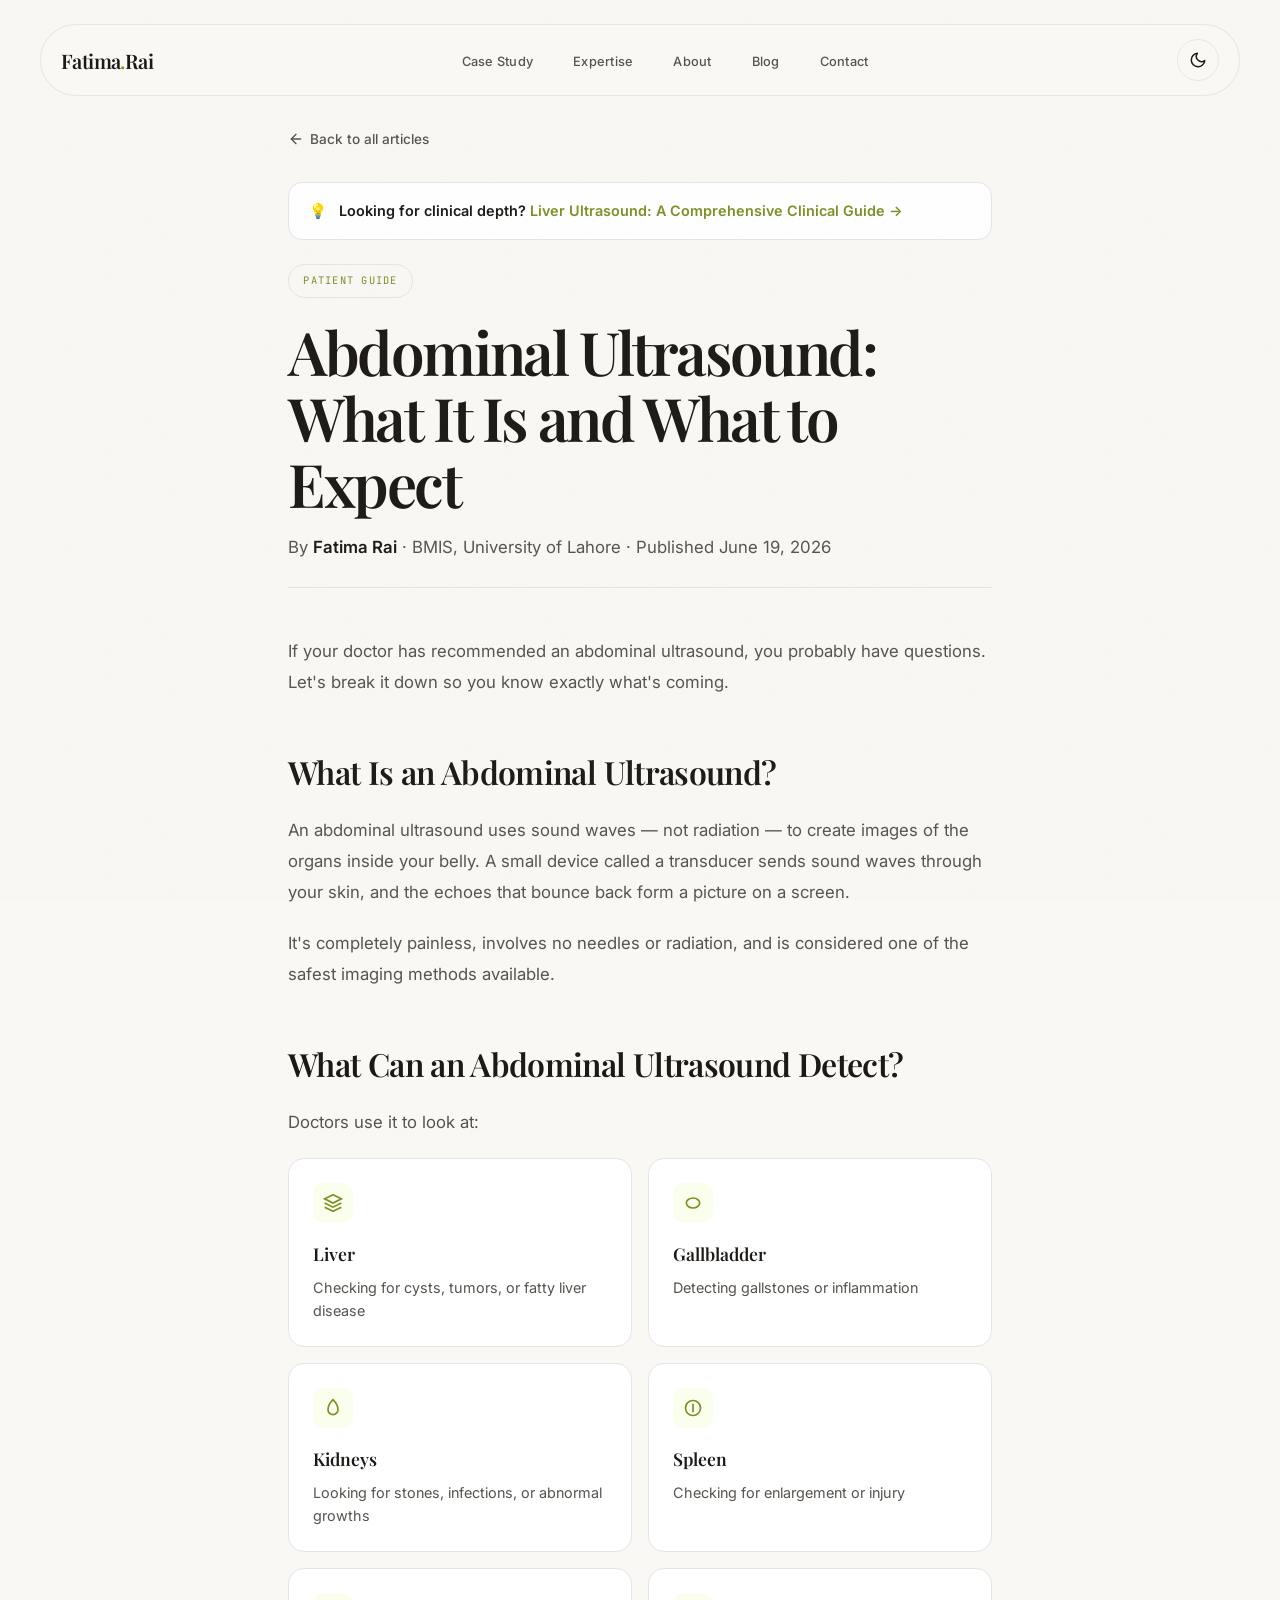
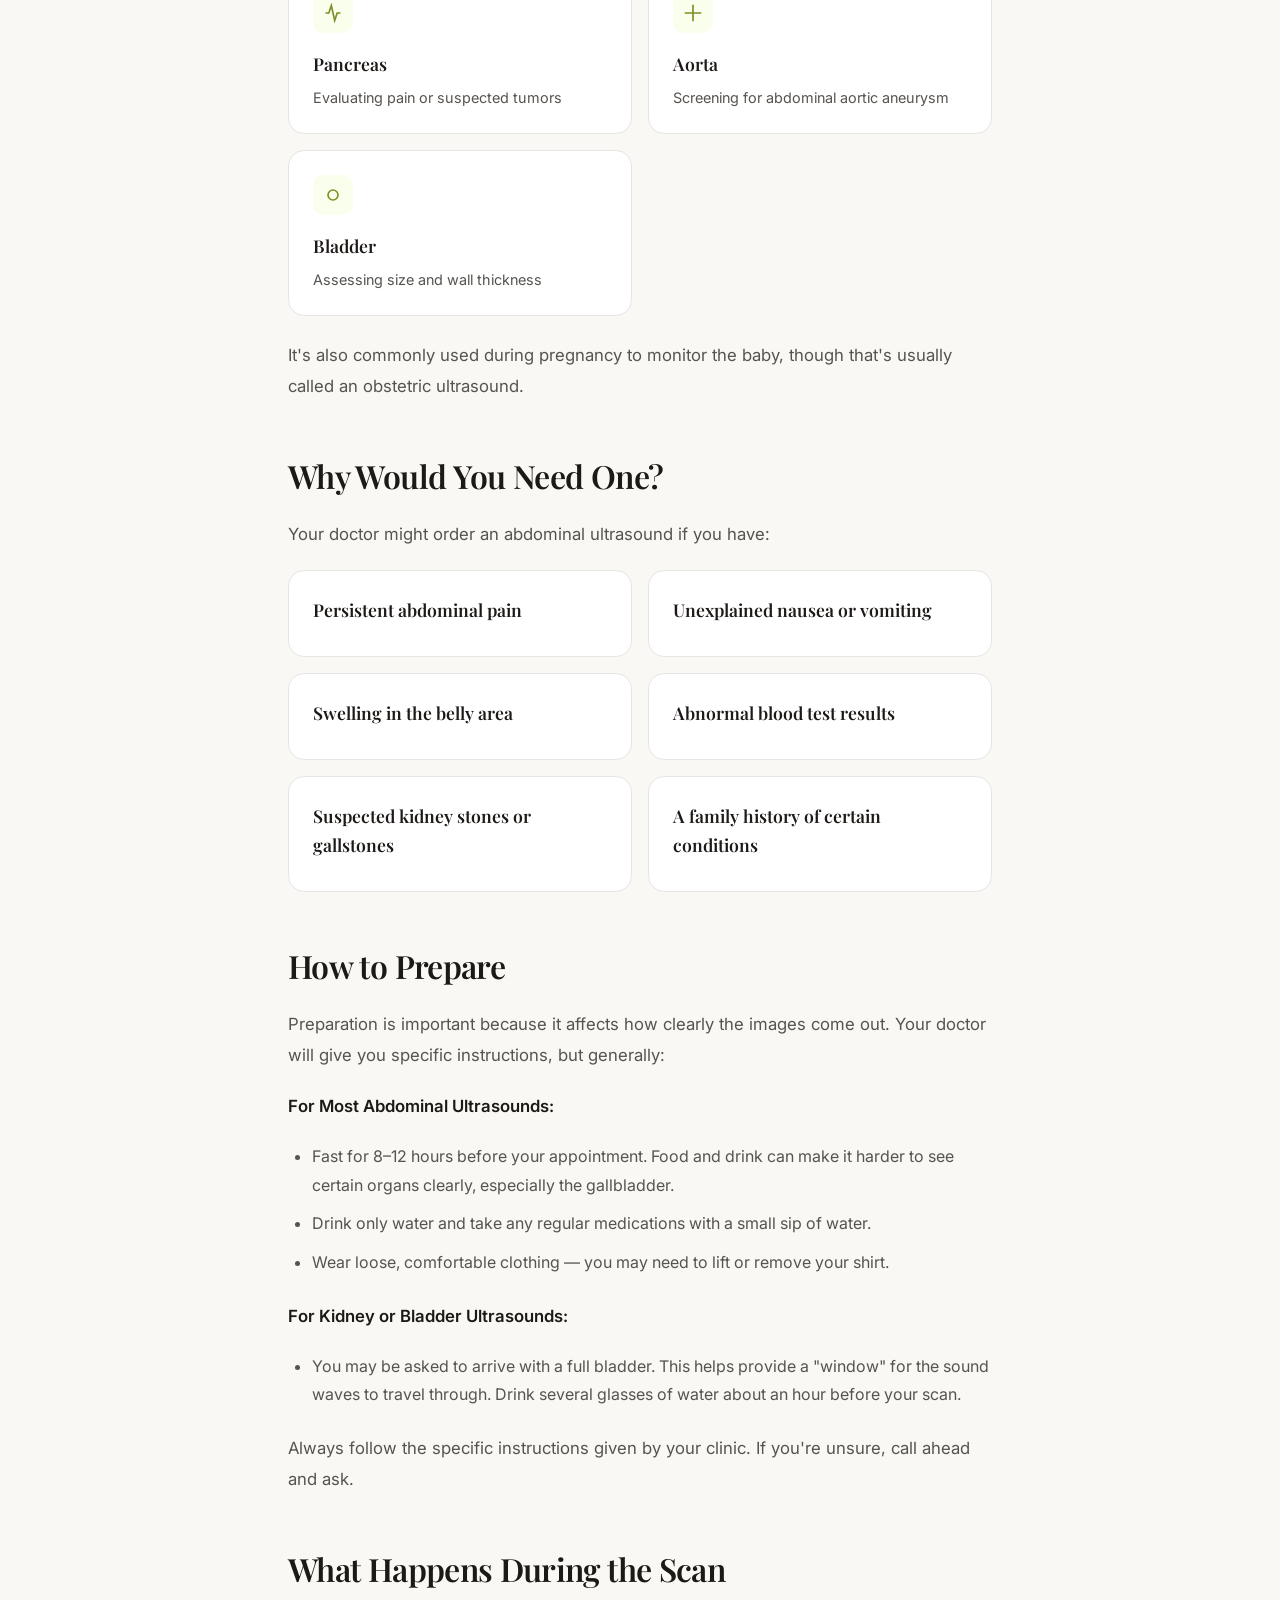
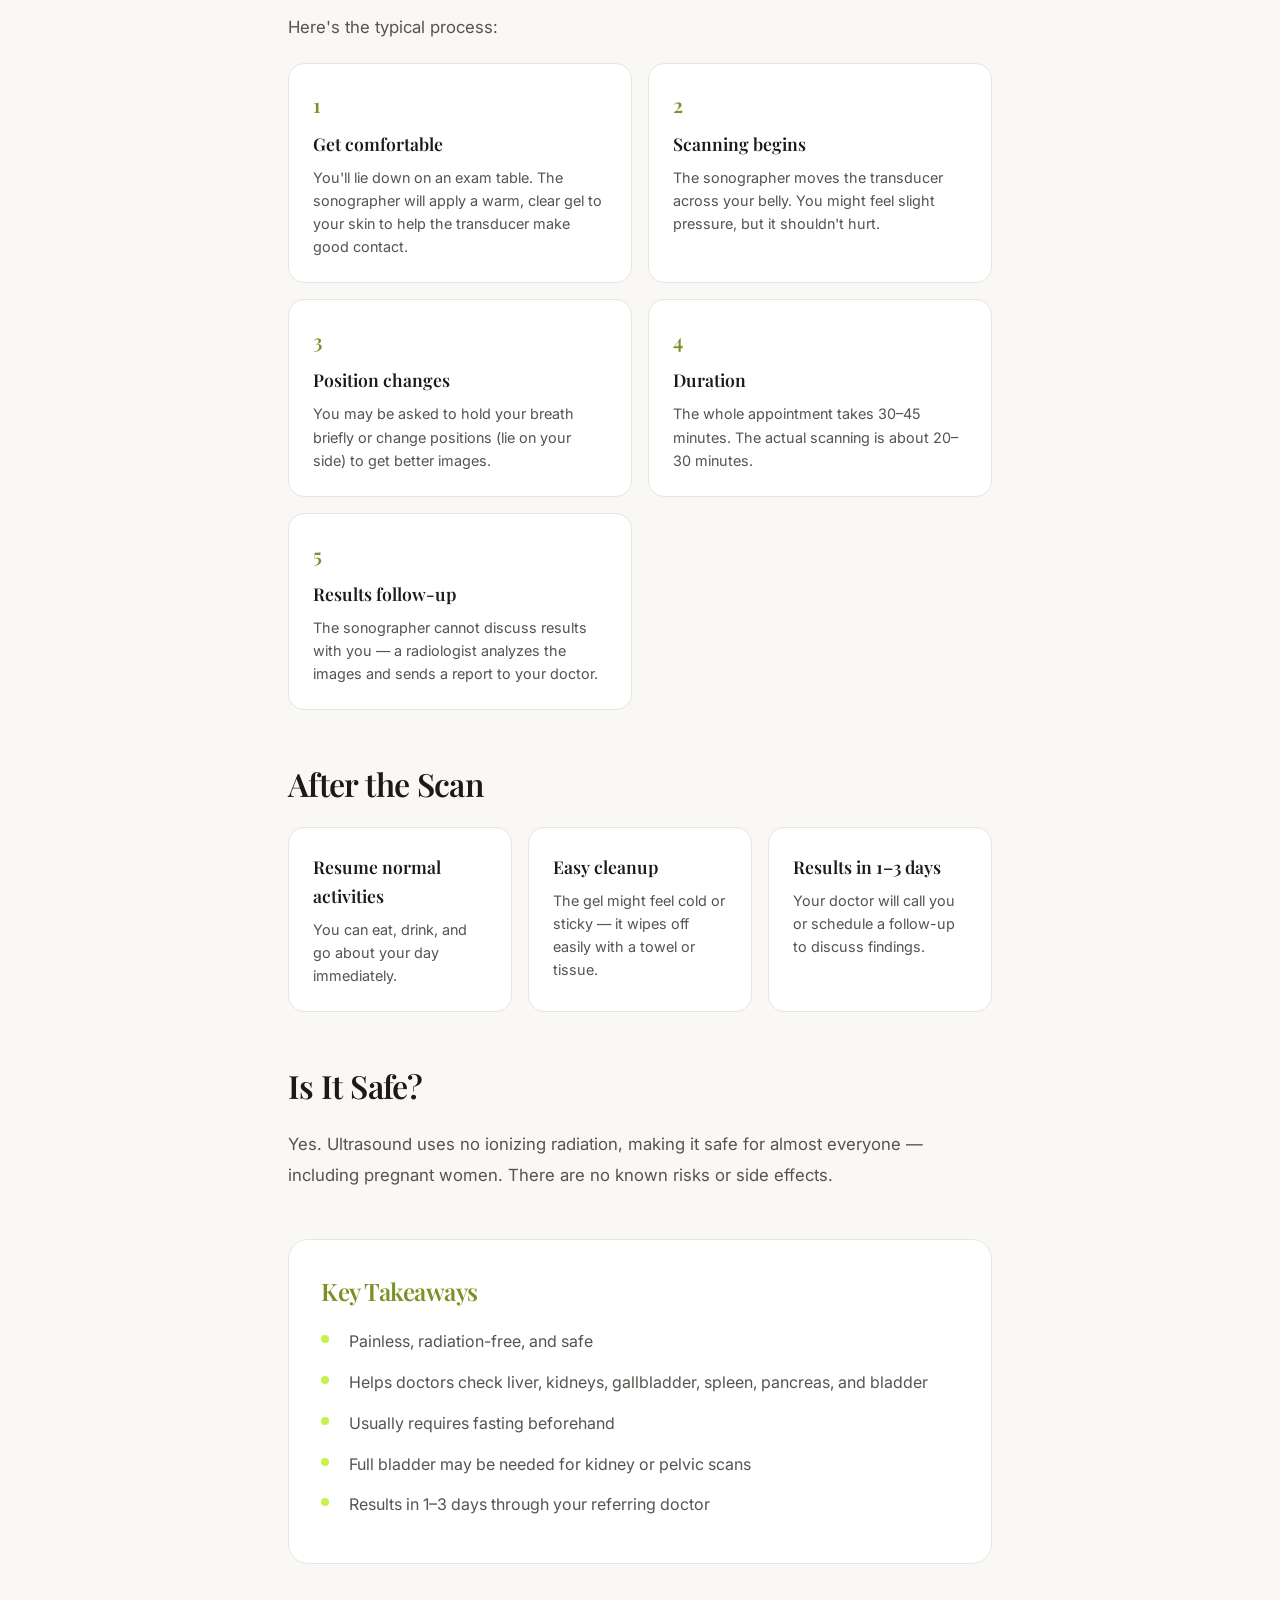
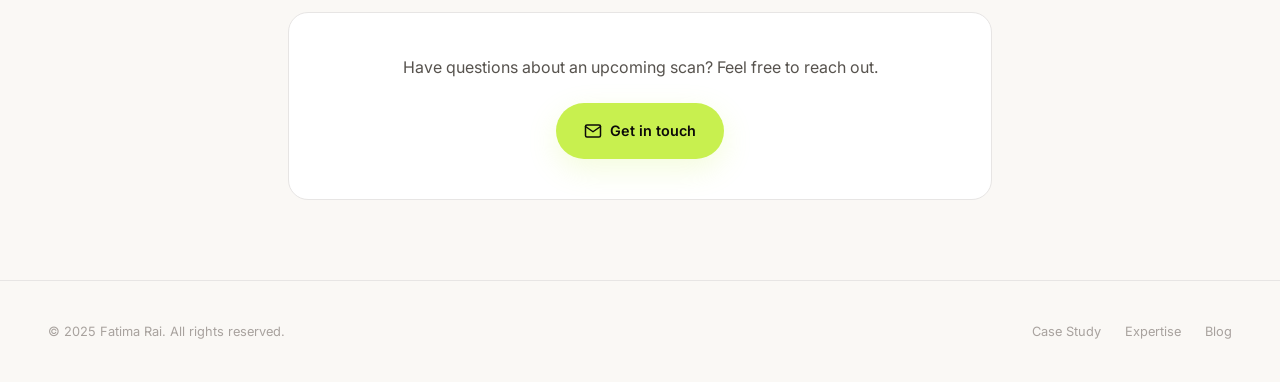
==== commit 0e2acac9: "Apply lime accent color #c8f04f across theme, buttons, glows, and favicon" ====
--- a/blog/abdominal-ultrasound.html
+++ b/blog/abdominal-ultrasound.html
@@ -14,7 +14,7 @@
     </script>
     <title>Abdominal Ultrasound: What It Is and What to Expect — Fatima Rai</title>
     <link rel="canonical" href="https://fatimarai.com/blog/abdominal-ultrasound.html">
-    <link rel="icon" href="data:image/svg+xml,%3Csvg xmlns='http://www.w3.org/2000/svg' viewBox='0 0 100 100'%3E%3Ccircle cx='50' cy='50' r='50' fill='%23e08b5c'/%3E%3Ctext x='50' y='68' font-family='serif' font-size='55' fill='%230c0a09' text-anchor='middle' font-weight='600'%3EF%3C/text%3E%3C/svg%3E">
+    <link rel="icon" href="data:image/svg+xml,%3Csvg xmlns='http://www.w3.org/2000/svg' viewBox='0 0 100 100'%3E%3Ccircle cx='50' cy='50' r='50' fill='%23c8f04f'/%3E%3Ctext x='50' y='68' font-family='serif' font-size='55' fill='%230c0a09' text-anchor='middle' font-weight='600'%3EF%3C/text%3E%3C/svg%3E">
     <link rel="preconnect" href="https://fonts.googleapis.com">
     <link rel="preconnect" href="https://fonts.gstatic.com" crossorigin>
     <link href="https://fonts.googleapis.com/css2?family=Inter:wght@400;500;600;700&family=JetBrains+Mono:wght@400;500&family=Playfair+Display:ital,wght@0,500;0,600;0,700;1,500;1,600&display=swap" rel="stylesheet">
--- a/assets/styles.css
+++ b/assets/styles.css
@@ -19,14 +19,17 @@
     --text: #f5f5f0;
     --text-secondary: #a8a29e;
     --text-muted: #78716c;
-    --accent: #e08b5c;
-    --accent-light: #f4a77d;
-    --accent-dark: #b86a3f;
+    --accent: #c8f04f;
+    --accent-rgb: 200, 240, 79;
+    --accent-light: #d8f66f;
+    --accent-dark: #a5c93f;
+    --accent-readable: #c8f04f;
+    --accent-text: #0c0a09;
     --sage: #7c8f7e;
     --sage-light: #9bafa0;
     --border: #292524;
     --border-subtle: rgba(245, 245, 240, 0.08);
-    --focus: #e08b5c;
+    --focus: #c8f04f;
     --shadow: rgba(0, 0, 0, 0.45);
     --ease-out-expo: cubic-bezier(0.16, 1, 0.3, 1);
     --ease-in-out-quint: cubic-bezier(0.86, 0, 0.07, 1);
@@ -39,14 +42,17 @@
     --text: #1c1917;
     --text-secondary: #57534e;
     --text-muted: #a8a29e;
-    --accent: #c46a3b;
-    --accent-light: #e08b5c;
-    --accent-dark: #9c4f25;
+    --accent: #c8f04f;
+    --accent-rgb: 200, 240, 79;
+    --accent-light: #d8f66f;
+    --accent-dark: #a5c93f;
+    --accent-readable: #7a9125;
+    --accent-text: #0c0a09;
     --sage: #5f7361;
     --sage-light: #7c8f7e;
     --border: #e7e5e4;
     --border-subtle: rgba(28, 25, 23, 0.08);
-    --focus: #c46a3b;
+    --focus: #7a9125;
     --shadow: rgba(0, 0, 0, 0.08);
 }
 
@@ -58,14 +64,17 @@
         --text: #1c1917;
         --text-secondary: #57534e;
         --text-muted: #a8a29e;
-        --accent: #c46a3b;
-        --accent-light: #e08b5c;
-        --accent-dark: #9c4f25;
+        --accent: #c8f04f;
+        --accent-rgb: 200, 240, 79;
+        --accent-light: #d8f66f;
+        --accent-dark: #a5c93f;
+        --accent-readable: #7a9125;
+        --accent-text: #0c0a09;
         --sage: #5f7361;
         --sage-light: #7c8f7e;
         --border: #e7e5e4;
         --border-subtle: rgba(28, 25, 23, 0.08);
-        --focus: #c46a3b;
+        --focus: #7a9125;
         --shadow: rgba(0, 0, 0, 0.08);
     }
 }
@@ -89,7 +98,7 @@
 
 ::selection {
     background: var(--accent);
-    color: var(--bg);
+    color: var(--accent-text);
 }
 
 img {
@@ -146,7 +155,7 @@
     font-size: 0.7rem;
     text-transform: uppercase;
     letter-spacing: 0.18em;
-    color: var(--accent);
+    color: var(--accent-readable);
     font-weight: 500;
 }
 
@@ -156,7 +165,7 @@
     top: -100%;
     left: 1.5rem;
     background: var(--accent);
-    color: var(--bg);
+    color: var(--accent-text);
     padding: 0.875rem 1.5rem;
     border-radius: 100px;
     font-weight: 600;
@@ -266,7 +275,7 @@
 .cursor-ring.hover {
     width: 64px;
     height: 64px;
-    background: rgba(224, 139, 92, 0.12);
+    background: rgba(var(--accent-rgb), 0.12);
     border-color: transparent;
 }
 
@@ -318,7 +327,7 @@
 }
 
 .logo span {
-    color: var(--accent);
+    color: var(--accent-readable);
 }
 
 .nav-links {
@@ -444,7 +453,7 @@
     width: 600px;
     height: 600px;
     border-radius: 50%;
-    background: radial-gradient(circle, rgba(224, 139, 92, 0.18) 0%, transparent 70%);
+    background: radial-gradient(circle, rgba(var(--accent-rgb), 0.18) 0%, transparent 70%);
     top: 50%;
     left: 50%;
     transform: translate(-50%, -50%);
@@ -510,7 +519,7 @@
 
 .hero h1 .italic {
     font-style: italic;
-    color: var(--accent);
+    color: var(--accent-readable);
     font-weight: 500;
 }
 
@@ -556,17 +565,17 @@
     gap: 0.75rem;
     padding: 1rem 2rem;
     background: var(--accent);
-    color: var(--bg);
+    color: var(--accent-text);
     border-radius: 100px;
     font-weight: 600;
     font-size: 0.9rem;
     transition: transform 0.4s var(--ease-out-expo), box-shadow 0.4s;
-    box-shadow: 0 10px 40px rgba(224, 139, 92, 0.25);
+    box-shadow: 0 10px 40px rgba(var(--accent-rgb), 0.25);
 }
 
 .hero-cta:hover {
     transform: translateY(-3px);
-    box-shadow: 0 16px 50px rgba(224, 139, 92, 0.35);
+    box-shadow: 0 16px 50px rgba(var(--accent-rgb), 0.35);
 }
 
 .hero-cta svg {
@@ -636,7 +645,7 @@
 
 .section-title .italic {
     font-style: italic;
-    color: var(--accent);
+    color: var(--accent-readable);
     font-weight: 500;
 }
 
@@ -685,7 +694,7 @@
     font-family: 'Playfair Display', serif;
     font-size: 2rem;
     font-weight: 600;
-    color: var(--accent);
+    color: var(--accent-readable);
 }
 
 .case-stat-label {
@@ -796,7 +805,7 @@
     content: '';
     position: absolute;
     inset: 0;
-    background: radial-gradient(circle at var(--mouse-x, 50%) var(--mouse-y, 50%), rgba(224, 139, 92, 0.1), transparent 60%);
+    background: radial-gradient(circle at var(--mouse-x, 50%) var(--mouse-y, 50%), rgba(var(--accent-rgb), 0.1), transparent 60%);
     opacity: 0;
     transition: opacity 0.4s;
 }
@@ -806,7 +815,7 @@
 }
 
 .expertise-card:hover {
-    border-color: rgba(224, 139, 92, 0.3);
+    border-color: rgba(var(--accent-rgb), 0.3);
     box-shadow: 0 20px 50px var(--shadow);
 }
 
@@ -893,7 +902,7 @@
 .timeline-year {
     font-family: 'JetBrains Mono', monospace;
     font-size: 0.75rem;
-    color: var(--accent);
+    color: var(--accent-readable);
     text-transform: uppercase;
     letter-spacing: 0.1em;
     margin-bottom: 0.5rem;
@@ -932,7 +941,7 @@
 
 .blog-card:hover {
     transform: translateY(-6px);
-    border-color: rgba(224, 139, 92, 0.3);
+    border-color: rgba(var(--accent-rgb), 0.3);
     box-shadow: 0 20px 50px var(--shadow);
 }
 
@@ -969,7 +978,7 @@
 }
 
 .blog-card:hover .blog-card-arrow svg {
-    stroke: var(--bg);
+    stroke: var(--accent-text);
 }
 
 .blog-card h3 {
@@ -1002,7 +1011,7 @@
 
 .contact-title .italic {
     font-style: italic;
-    color: var(--accent);
+    color: var(--accent-readable);
     font-weight: 500;
 }
 
@@ -1031,9 +1040,9 @@
 .contact-email:hover {
     background: var(--accent);
     border-color: var(--accent);
-    color: var(--bg);
+    color: var(--accent-text);
     transform: translateY(-4px);
-    box-shadow: 0 20px 50px rgba(224, 139, 92, 0.25);
+    box-shadow: 0 20px 50px rgba(var(--accent-rgb), 0.25);
 }
 
 .contact-email svg {
@@ -1123,6 +1132,7 @@
 
 .lightbox-close:hover {
     background: var(--accent);
+    color: var(--accent-text);
     transform: rotate(90deg);
 }
 
--- a/assets/blog.css
+++ b/assets/blog.css
@@ -24,7 +24,7 @@
 }
 
 .back-link:hover {
-    color: var(--accent);
+    color: var(--accent-readable);
     transform: translateX(-4px);
 }
 
@@ -39,7 +39,7 @@
     font-size: 0.65rem;
     text-transform: uppercase;
     letter-spacing: 0.12em;
-    color: var(--accent);
+    color: var(--accent-readable);
     border: 1px solid var(--border);
     padding: 0.45rem 0.9rem;
     border-radius: 100px;
@@ -133,7 +133,7 @@
 }
 
 .related-callout a {
-    color: var(--accent);
+    color: var(--accent-readable);
     font-weight: 600;
     transition: opacity 0.3s;
 }
@@ -161,7 +161,7 @@
 }
 
 .grid-card:hover {
-    border-color: rgba(224, 139, 92, 0.3);
+    border-color: rgba(var(--accent-rgb), 0.3);
     transform: translateY(-3px);
     box-shadow: 0 12px 30px var(--shadow);
 }
@@ -169,20 +169,20 @@
 .grid-card-icon {
     width: 40px;
     height: 40px;
-    background: rgba(224, 139, 92, 0.1);
+    background: rgba(var(--accent-rgb), 0.1);
     border-radius: 10px;
     display: flex;
     align-items: center;
     justify-content: center;
     margin-bottom: 1rem;
-    color: var(--accent);
+    color: var(--accent-readable);
 }
 
 .grid-card-num {
     font-family: 'Playfair Display', serif;
     font-size: 1.25rem;
     font-weight: 600;
-    color: var(--accent);
+    color: var(--accent-readable);
     margin-bottom: 0.5rem;
 }
 
@@ -262,7 +262,7 @@
 }
 
 .clinical-note strong {
-    color: var(--accent);
+    color: var(--accent-readable);
 }
 
 /* Key takeaways */
@@ -276,7 +276,7 @@
 
 .key-takeaways h2 {
     margin-top: 0;
-    color: var(--accent);
+    color: var(--accent-readable);
     font-size: 1.5rem;
 }
 
@@ -324,18 +324,18 @@
     align-items: center;
     gap: 0.5rem;
     background: var(--accent);
-    color: var(--bg);
+    color: var(--accent-text);
     padding: 1rem 1.75rem;
     border-radius: 100px;
     font-weight: 600;
     font-size: 0.9rem;
     transition: transform 0.3s var(--ease-out-expo), box-shadow 0.3s;
-    box-shadow: 0 10px 30px rgba(224, 139, 92, 0.2);
+    box-shadow: 0 10px 30px rgba(var(--accent-rgb), 0.2);
 }
 
 .article-cta a:hover {
     transform: translateY(-3px);
-    box-shadow: 0 14px 40px rgba(224, 139, 92, 0.3);
+    box-shadow: 0 14px 40px rgba(var(--accent-rgb), 0.3);
 }
 
 .article-cta a svg {
@@ -373,7 +373,7 @@
     top: 0;
     font-family: 'JetBrains Mono', monospace;
     font-size: 0.75rem;
-    color: var(--accent);
+    color: var(--accent-readable);
     font-weight: 500;
     width: 2rem;
     height: 2rem;
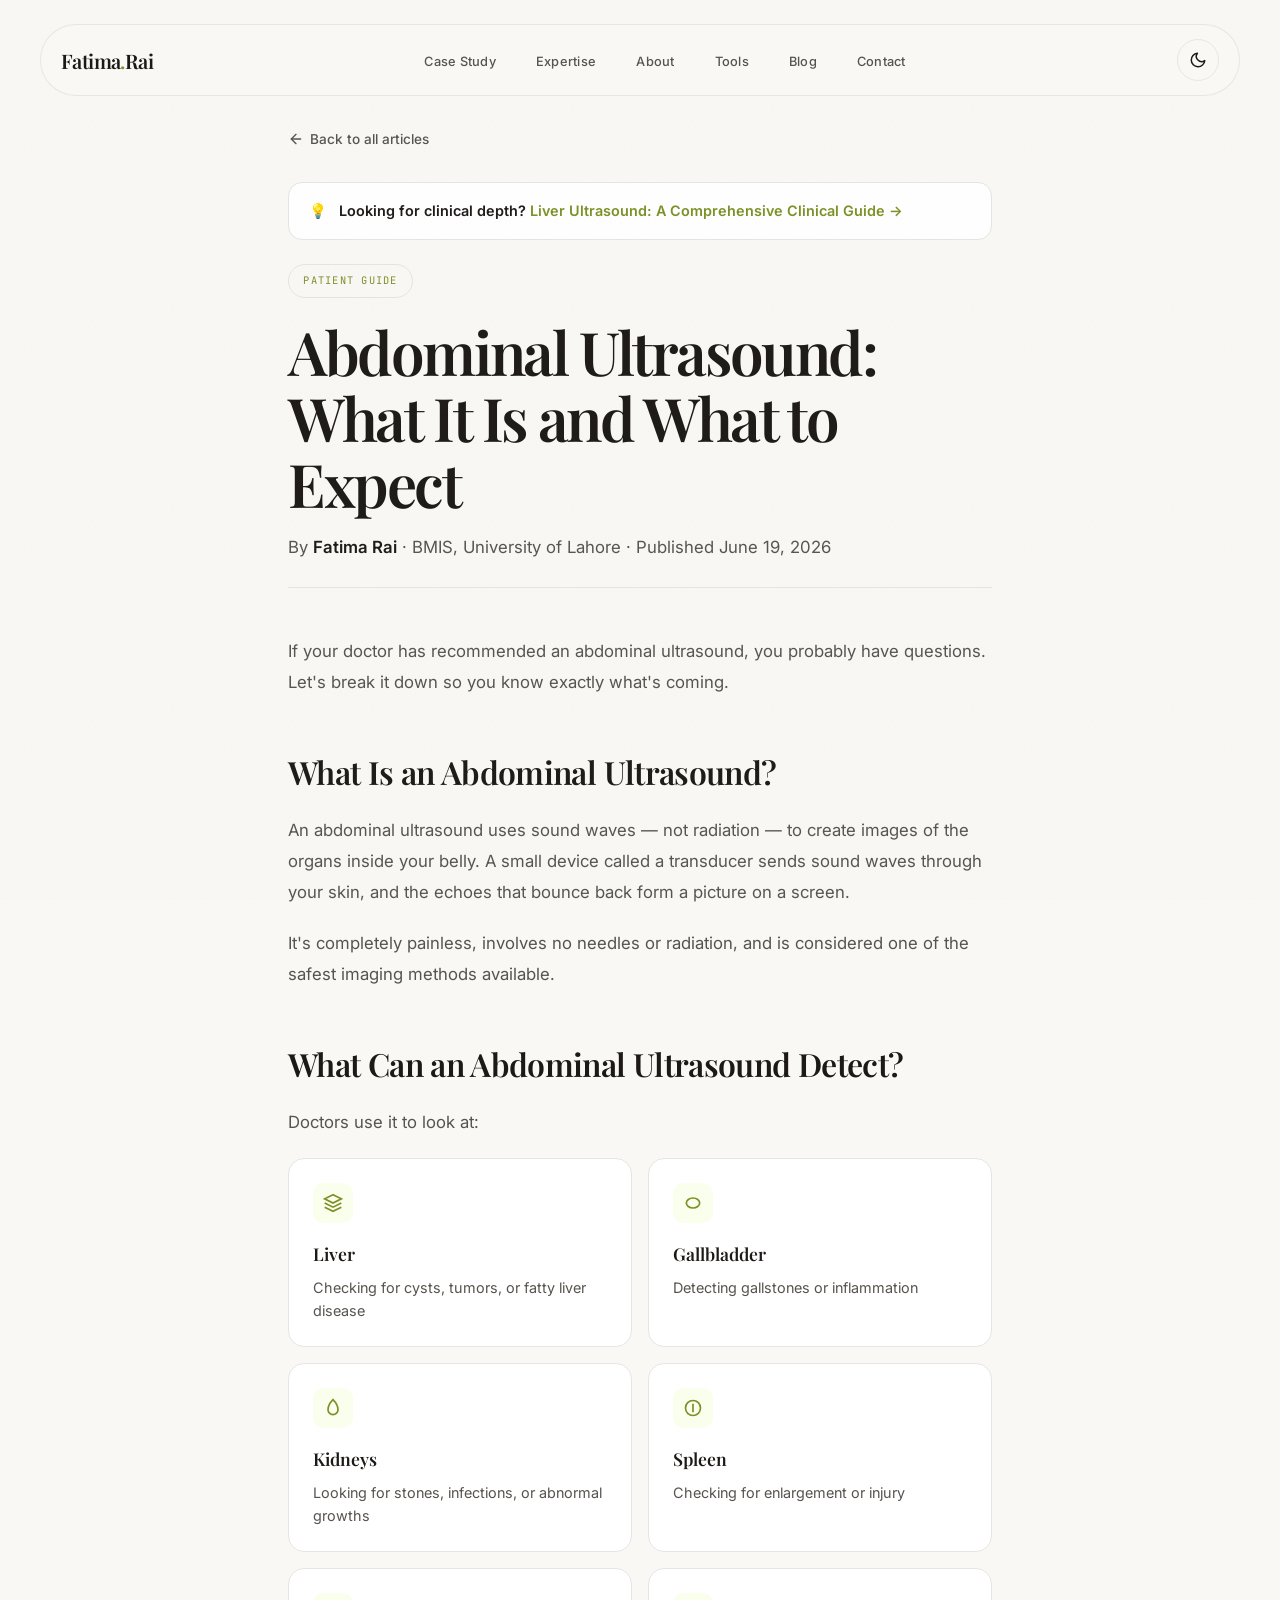
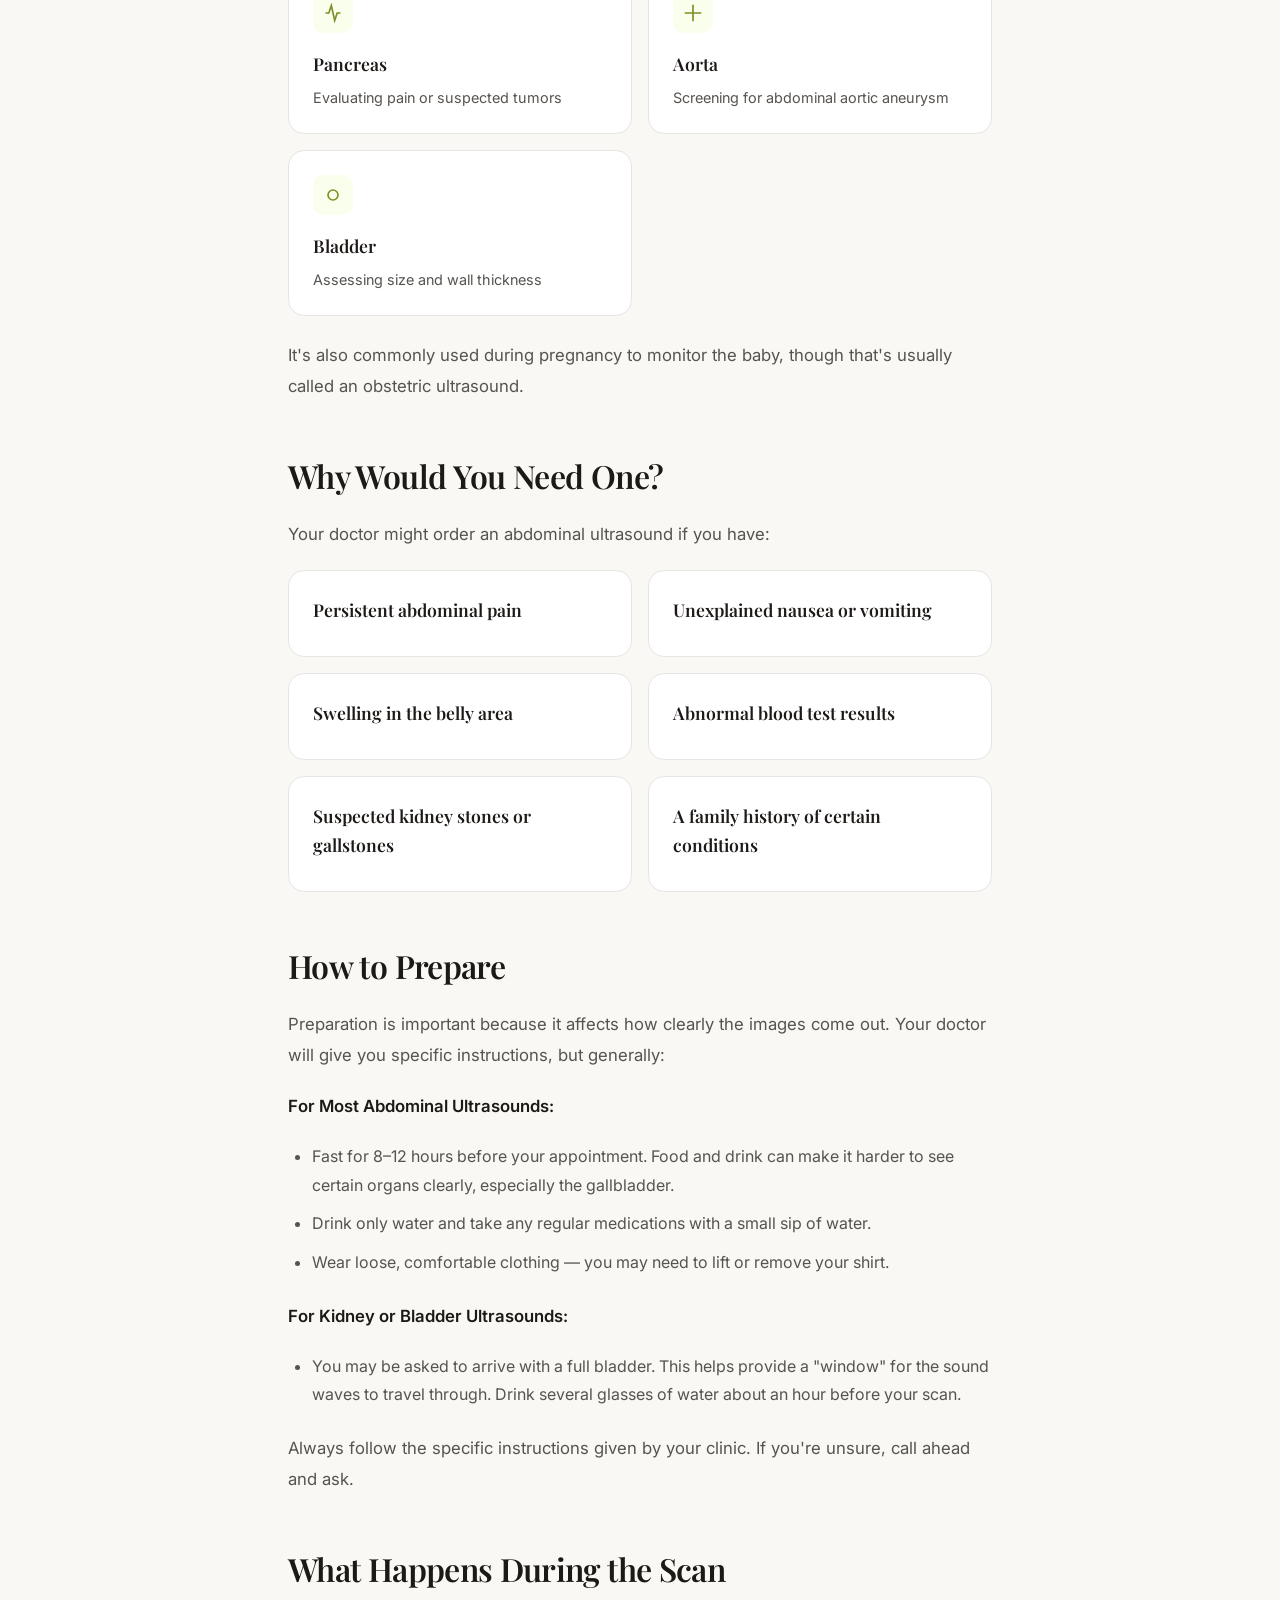
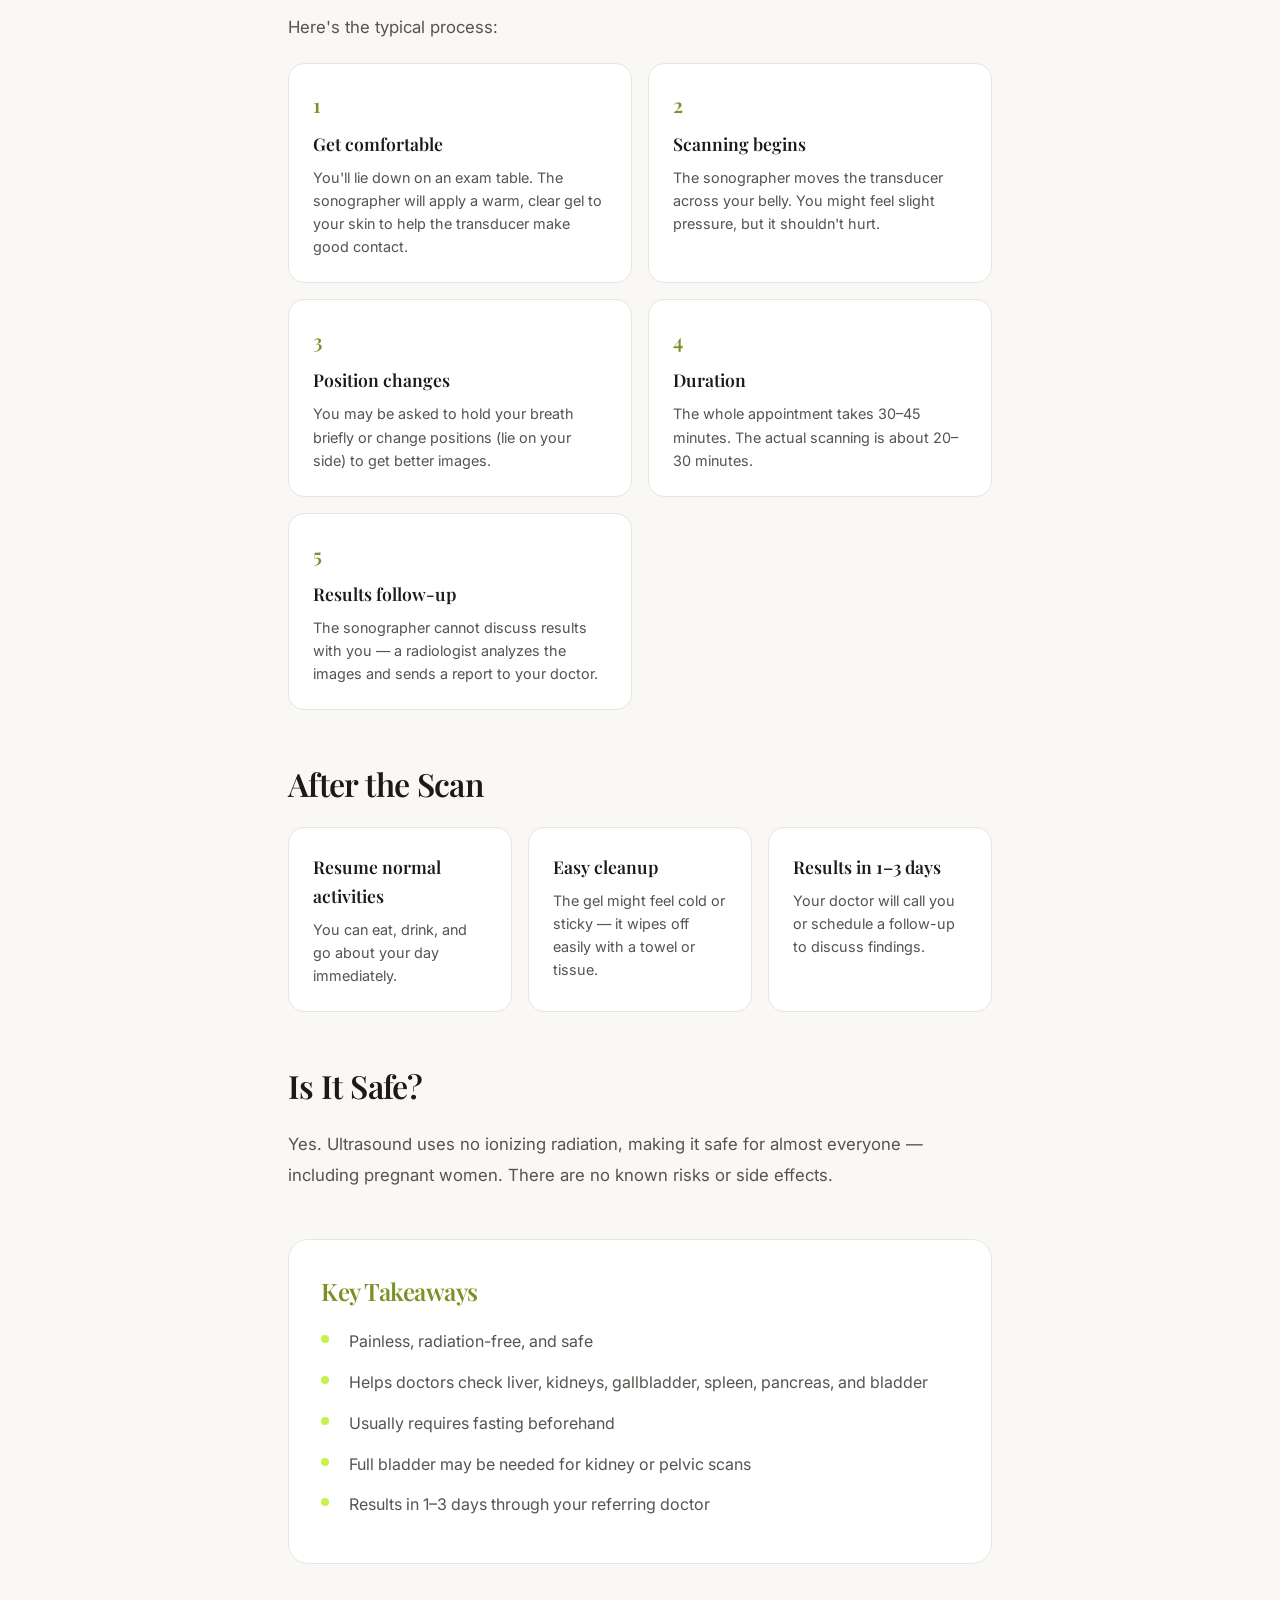
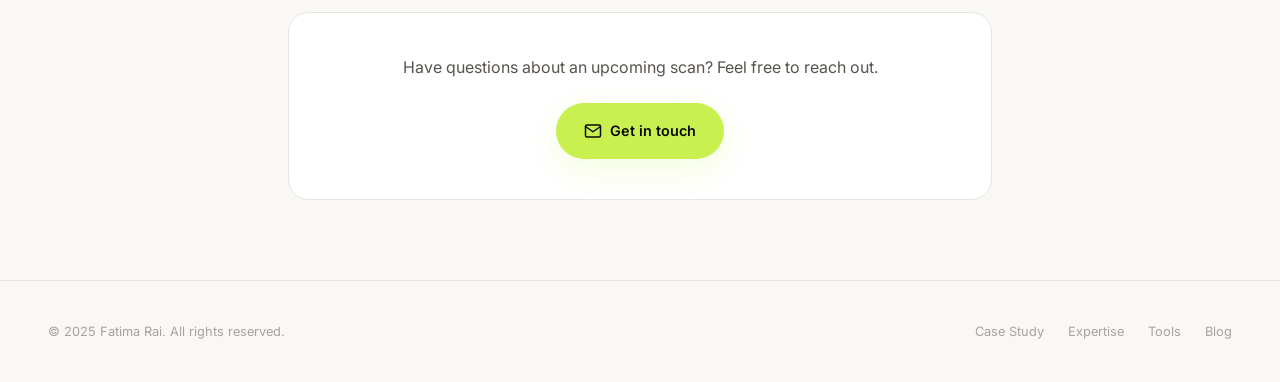
==== commit c9d58d6b: "Move ultrasound symptom checker to tools/ and match site aesthetic - Keep the working blog version (" ====
--- a/blog/abdominal-ultrasound.html
+++ b/blog/abdominal-ultrasound.html
@@ -41,6 +41,7 @@
                     <li><a href="../index.html#case-study">Case Study</a></li>
                     <li><a href="../index.html#expertise">Expertise</a></li>
                     <li><a href="../index.html#about">About</a></li>
+                    <li><a href="../tools/ultrasound-symptom-checker.html">Tools</a></li>
                     <li><a href="liver-ultrasound.html">Blog</a></li>
                     <li><a href="../index.html#contact">Contact</a></li>
                 </ul>
@@ -288,6 +289,7 @@
             <ul class="footer-links">
                 <li><a href="../index.html#case-study">Case Study</a></li>
                 <li><a href="../index.html#expertise">Expertise</a></li>
+                <li><a href="../tools/ultrasound-symptom-checker.html">Tools</a></li>
                 <li><a href="../index.html#blog">Blog</a></li>
             </ul>
         </div>
--- a/assets/styles.css
+++ b/assets/styles.css
@@ -929,6 +929,10 @@
     gap: 1.5rem;
 }
 
+.blog-grid-3 {
+    grid-template-columns: repeat(3, 1fr);
+}
+
 .blog-card {
     display: flex;
     flex-direction: column;
@@ -1229,7 +1233,8 @@
     }
     
     .expertise-grid,
-    .blog-grid {
+    .blog-grid,
+    .blog-grid-3 {
         grid-template-columns: 1fr;
     }
     
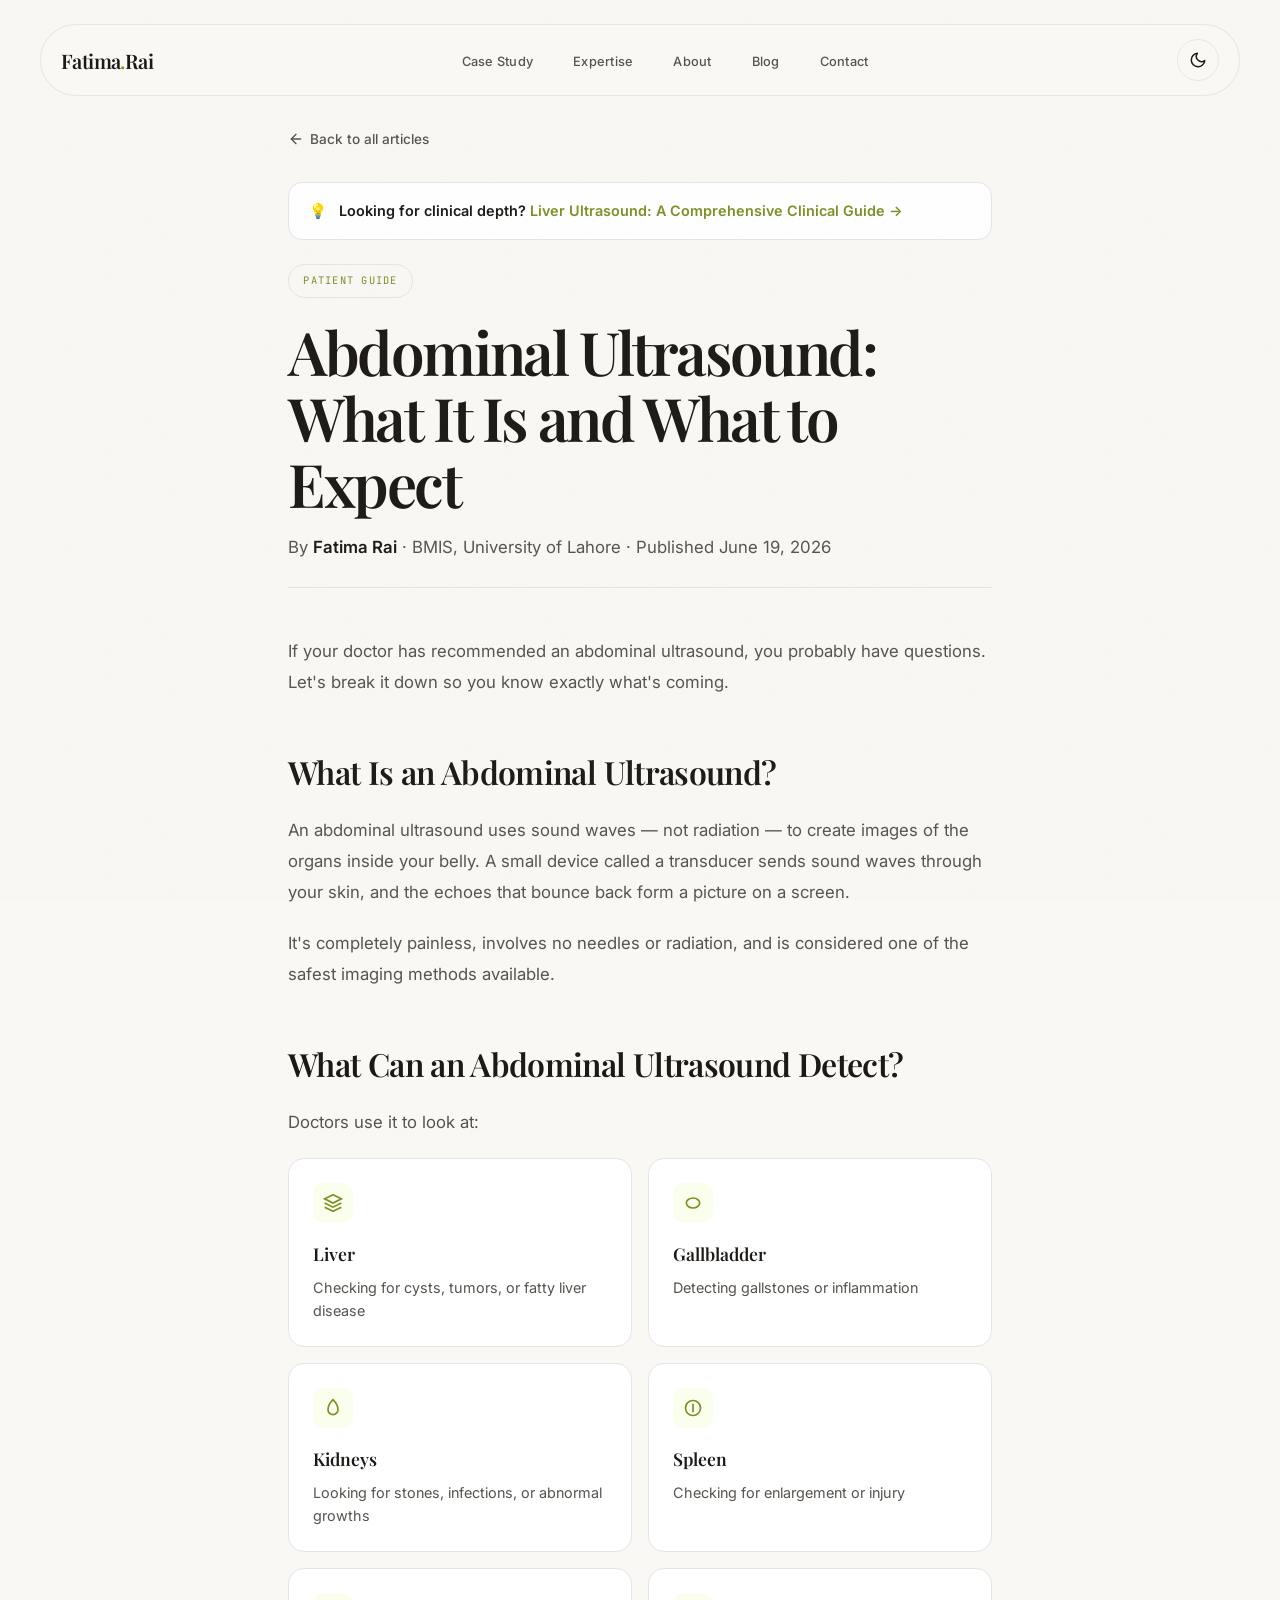
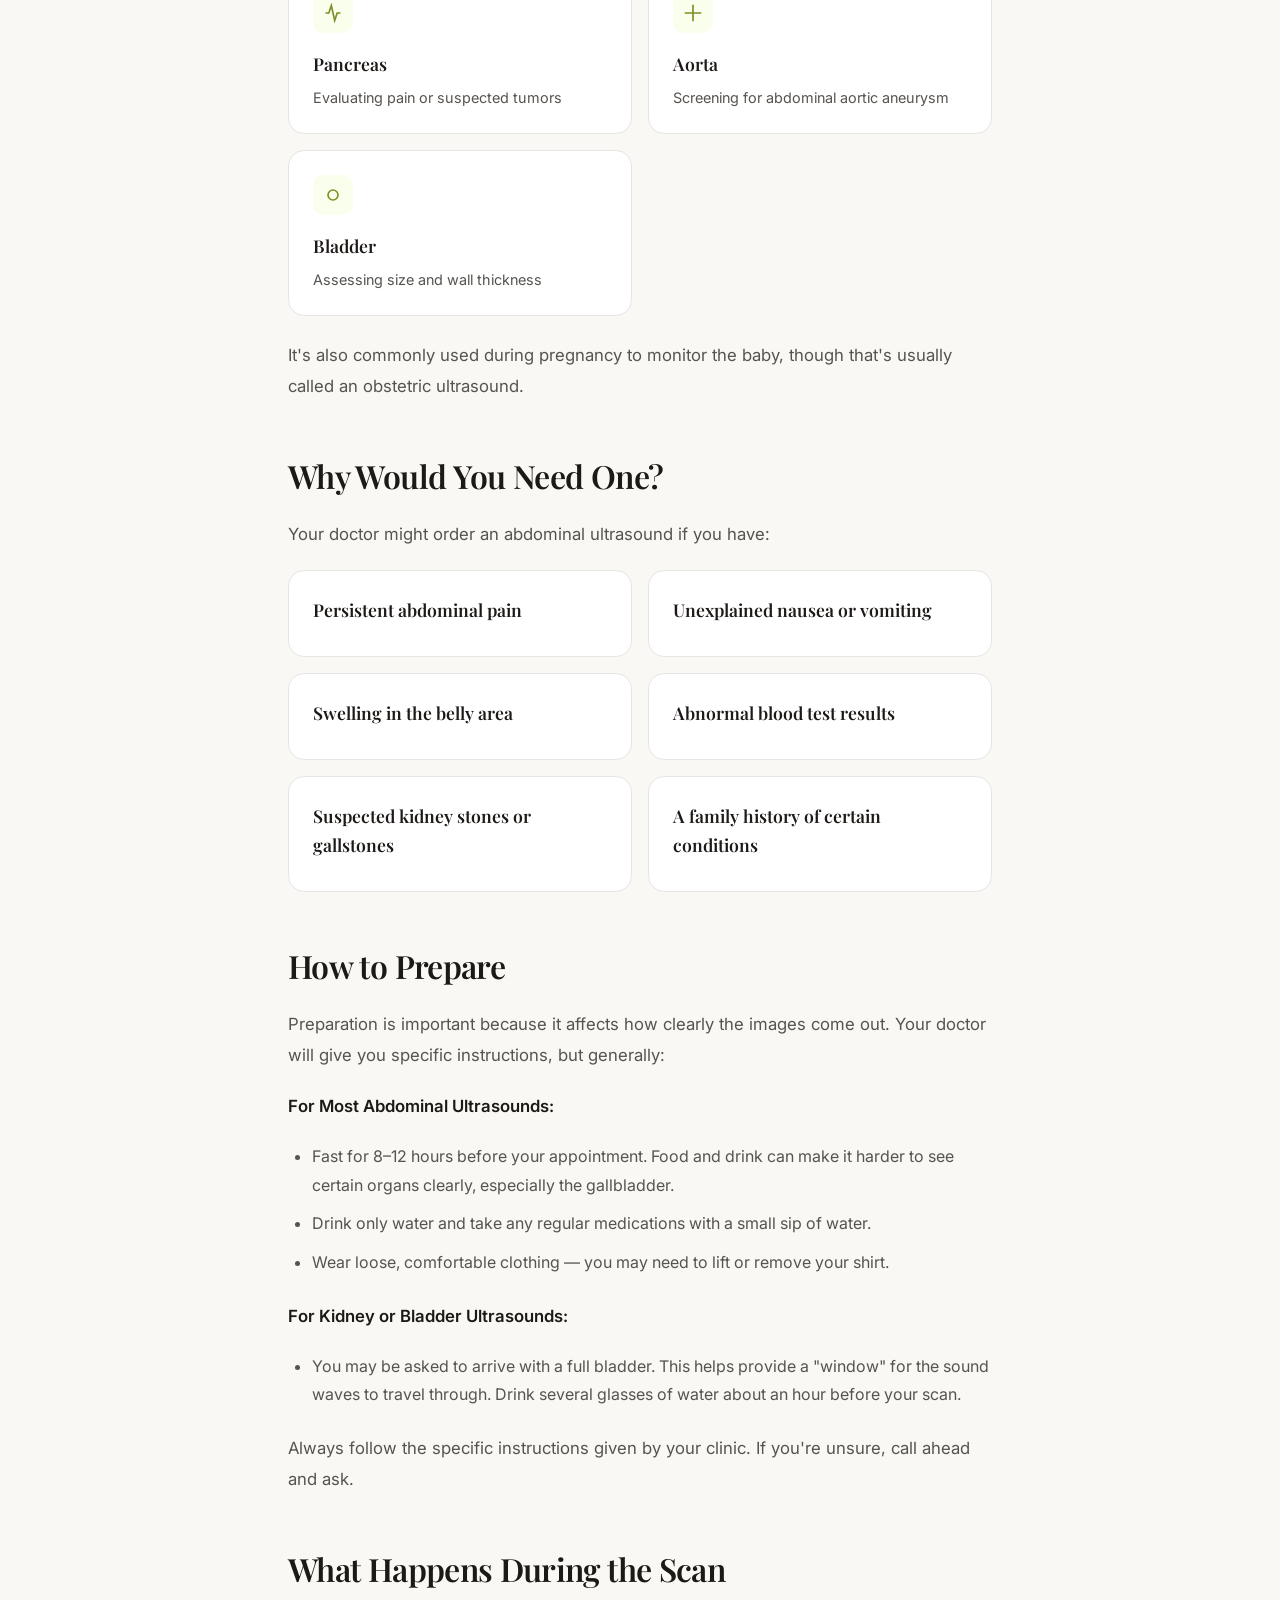
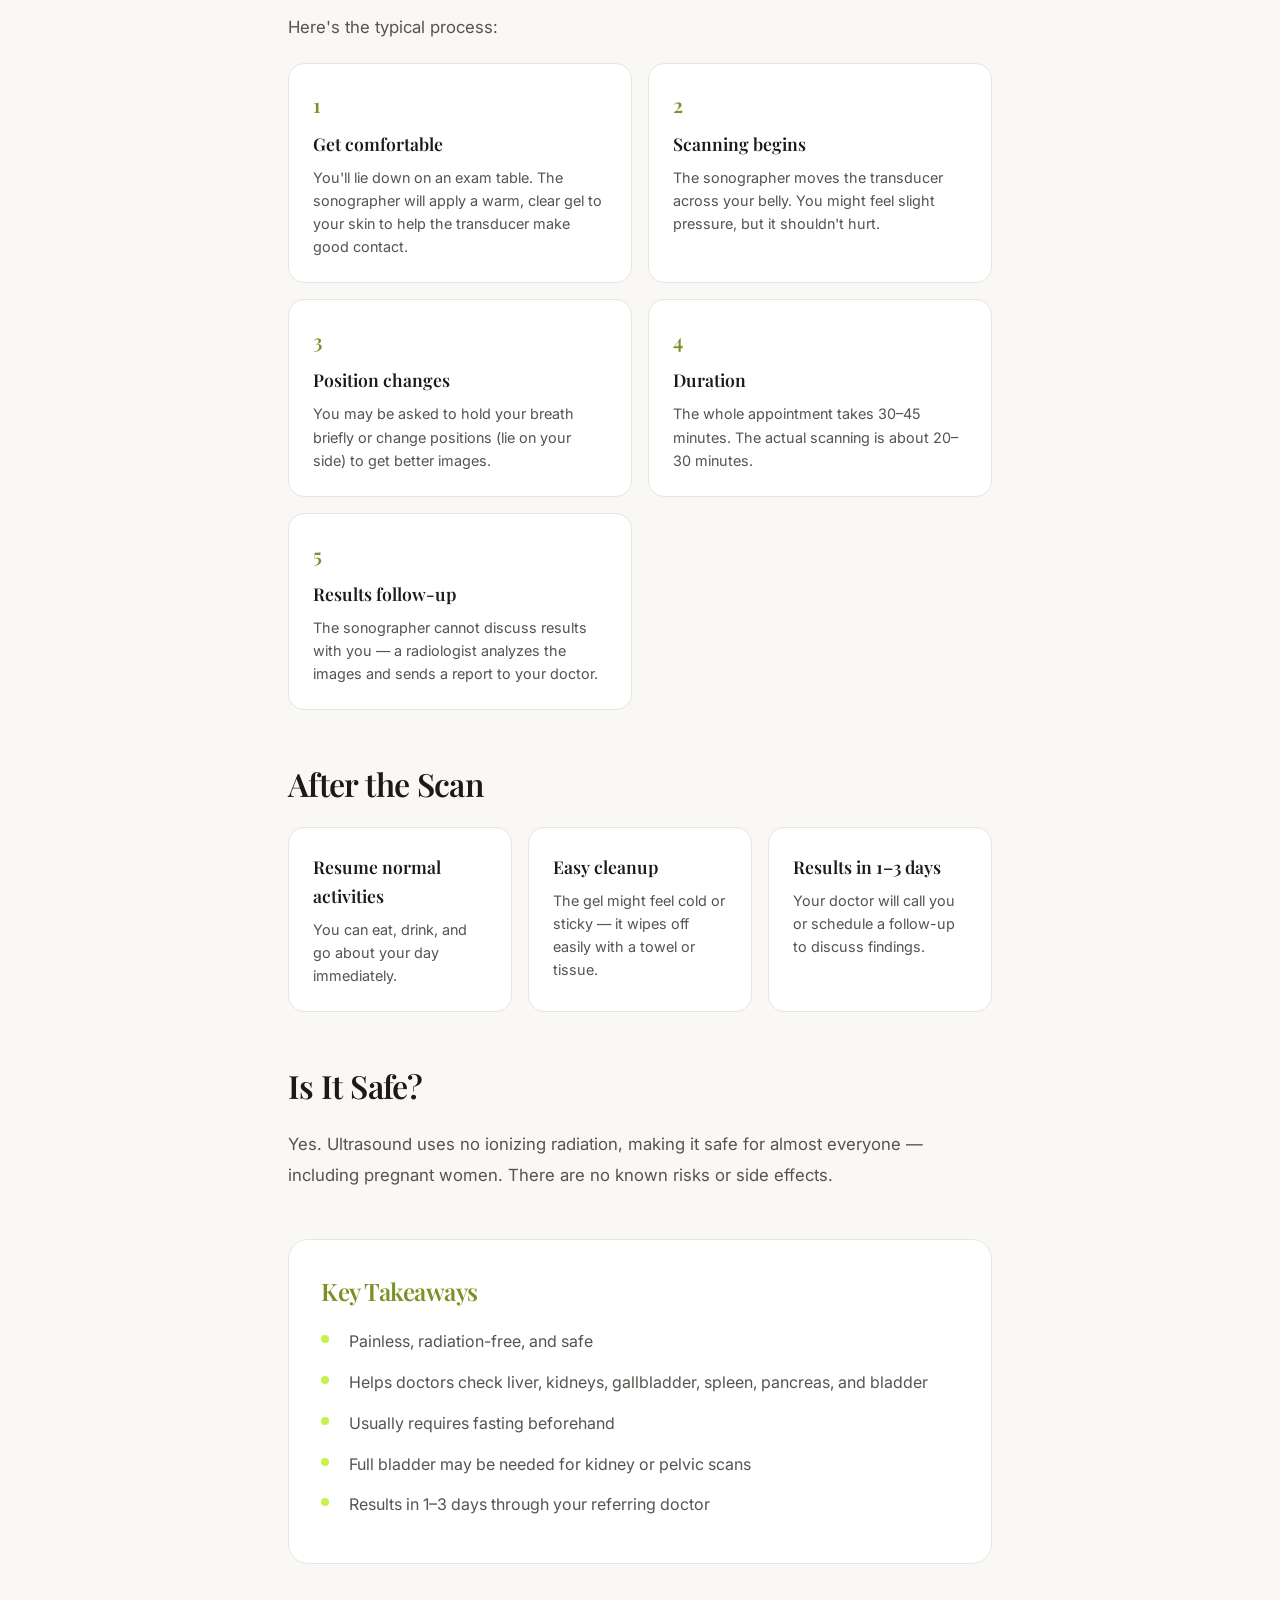
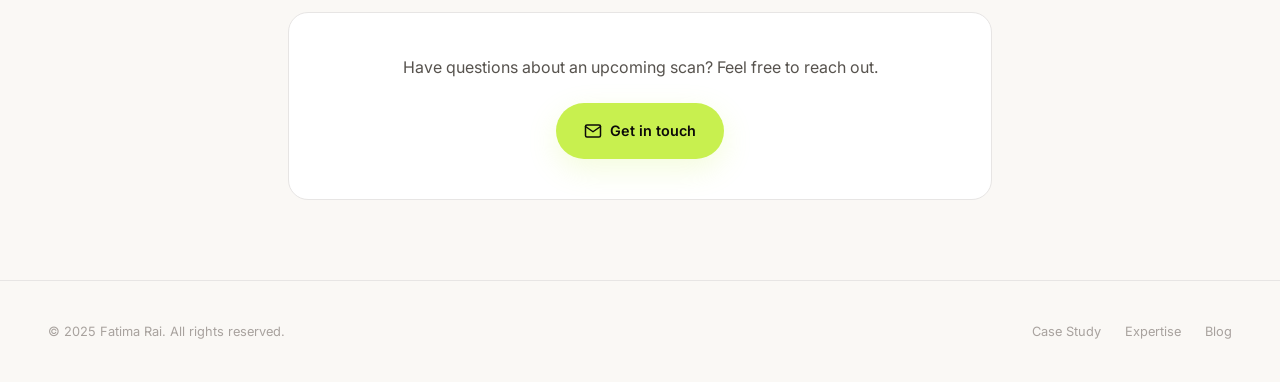
==== commit 4c608daf: "Convert ultrasound symptom checker from tool to blog article - Replace interactive tools/ultrasound-" ====
--- a/blog/abdominal-ultrasound.html
+++ b/blog/abdominal-ultrasound.html
@@ -41,7 +41,6 @@
                     <li><a href="../index.html#case-study">Case Study</a></li>
                     <li><a href="../index.html#expertise">Expertise</a></li>
                     <li><a href="../index.html#about">About</a></li>
-                    <li><a href="../tools/ultrasound-symptom-checker.html">Tools</a></li>
                     <li><a href="liver-ultrasound.html">Blog</a></li>
                     <li><a href="../index.html#contact">Contact</a></li>
                 </ul>
@@ -289,7 +288,6 @@
             <ul class="footer-links">
                 <li><a href="../index.html#case-study">Case Study</a></li>
                 <li><a href="../index.html#expertise">Expertise</a></li>
-                <li><a href="../tools/ultrasound-symptom-checker.html">Tools</a></li>
                 <li><a href="../index.html#blog">Blog</a></li>
             </ul>
         </div>
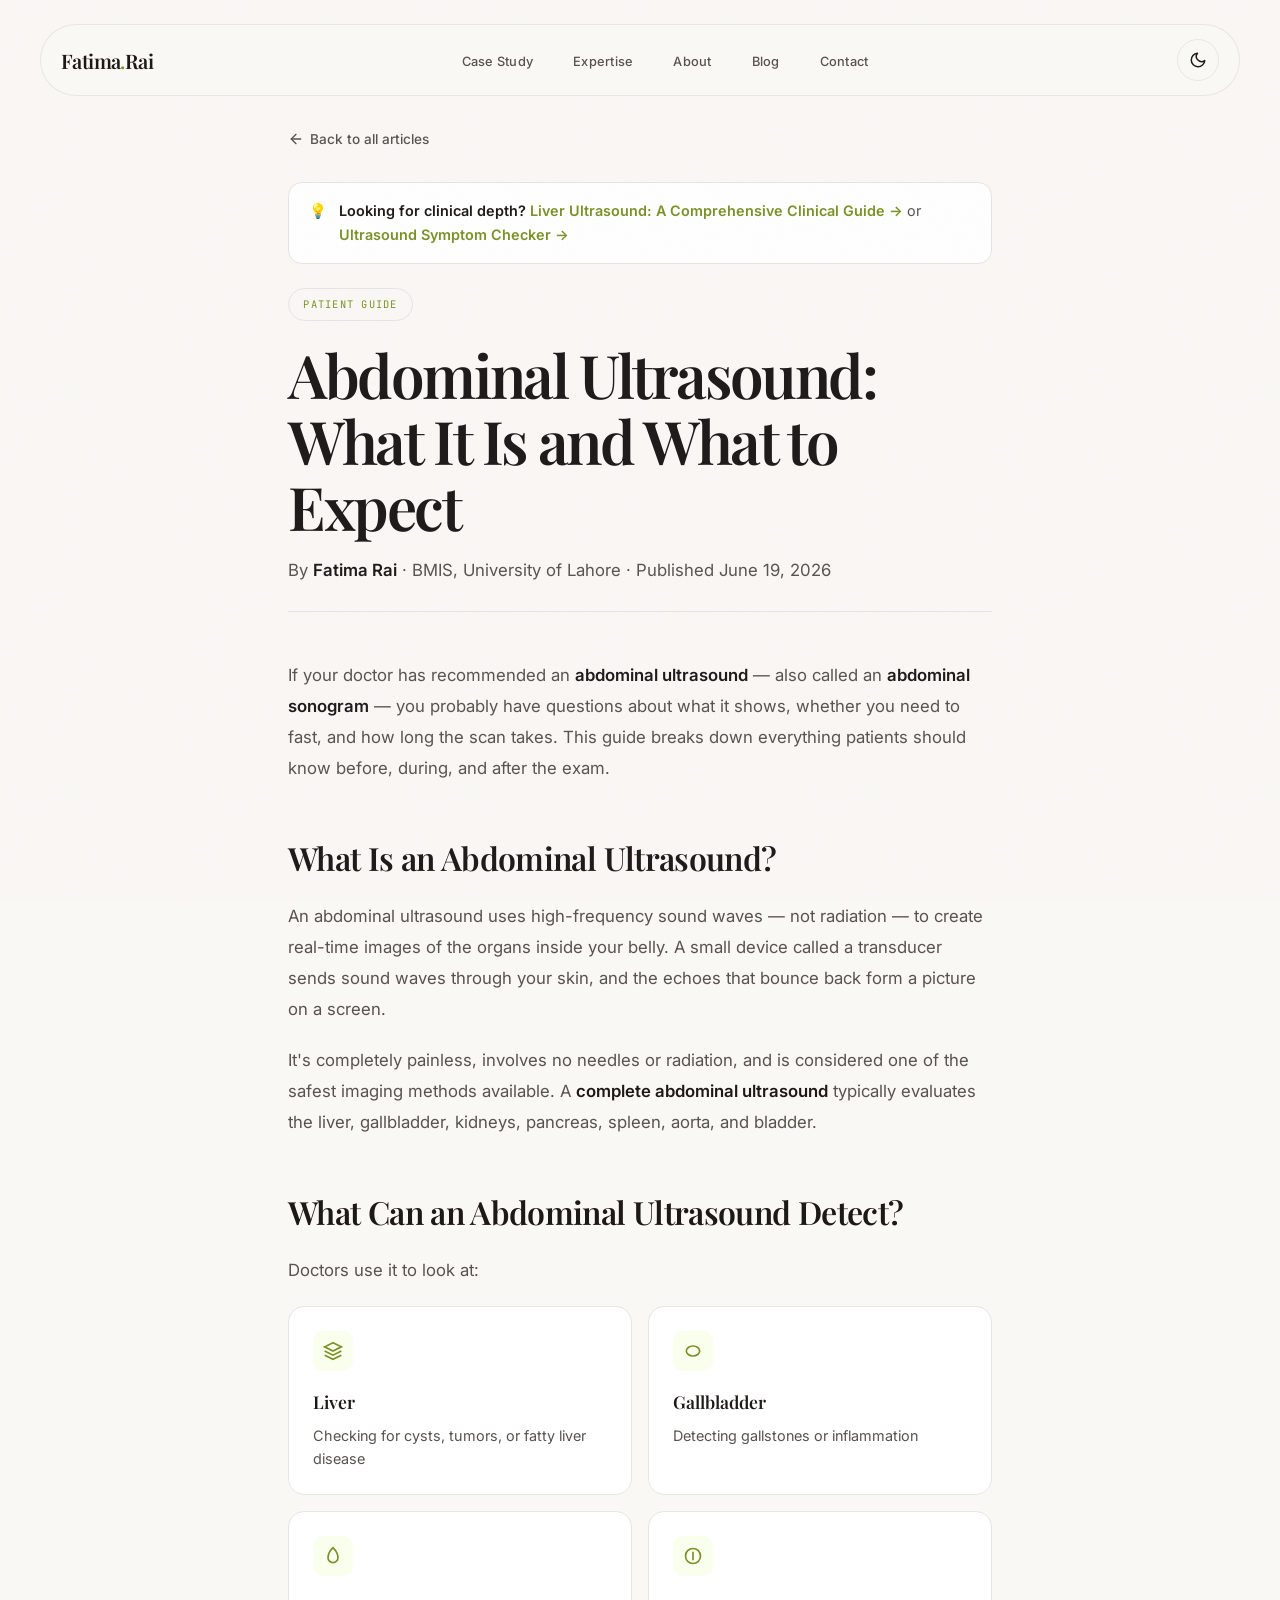
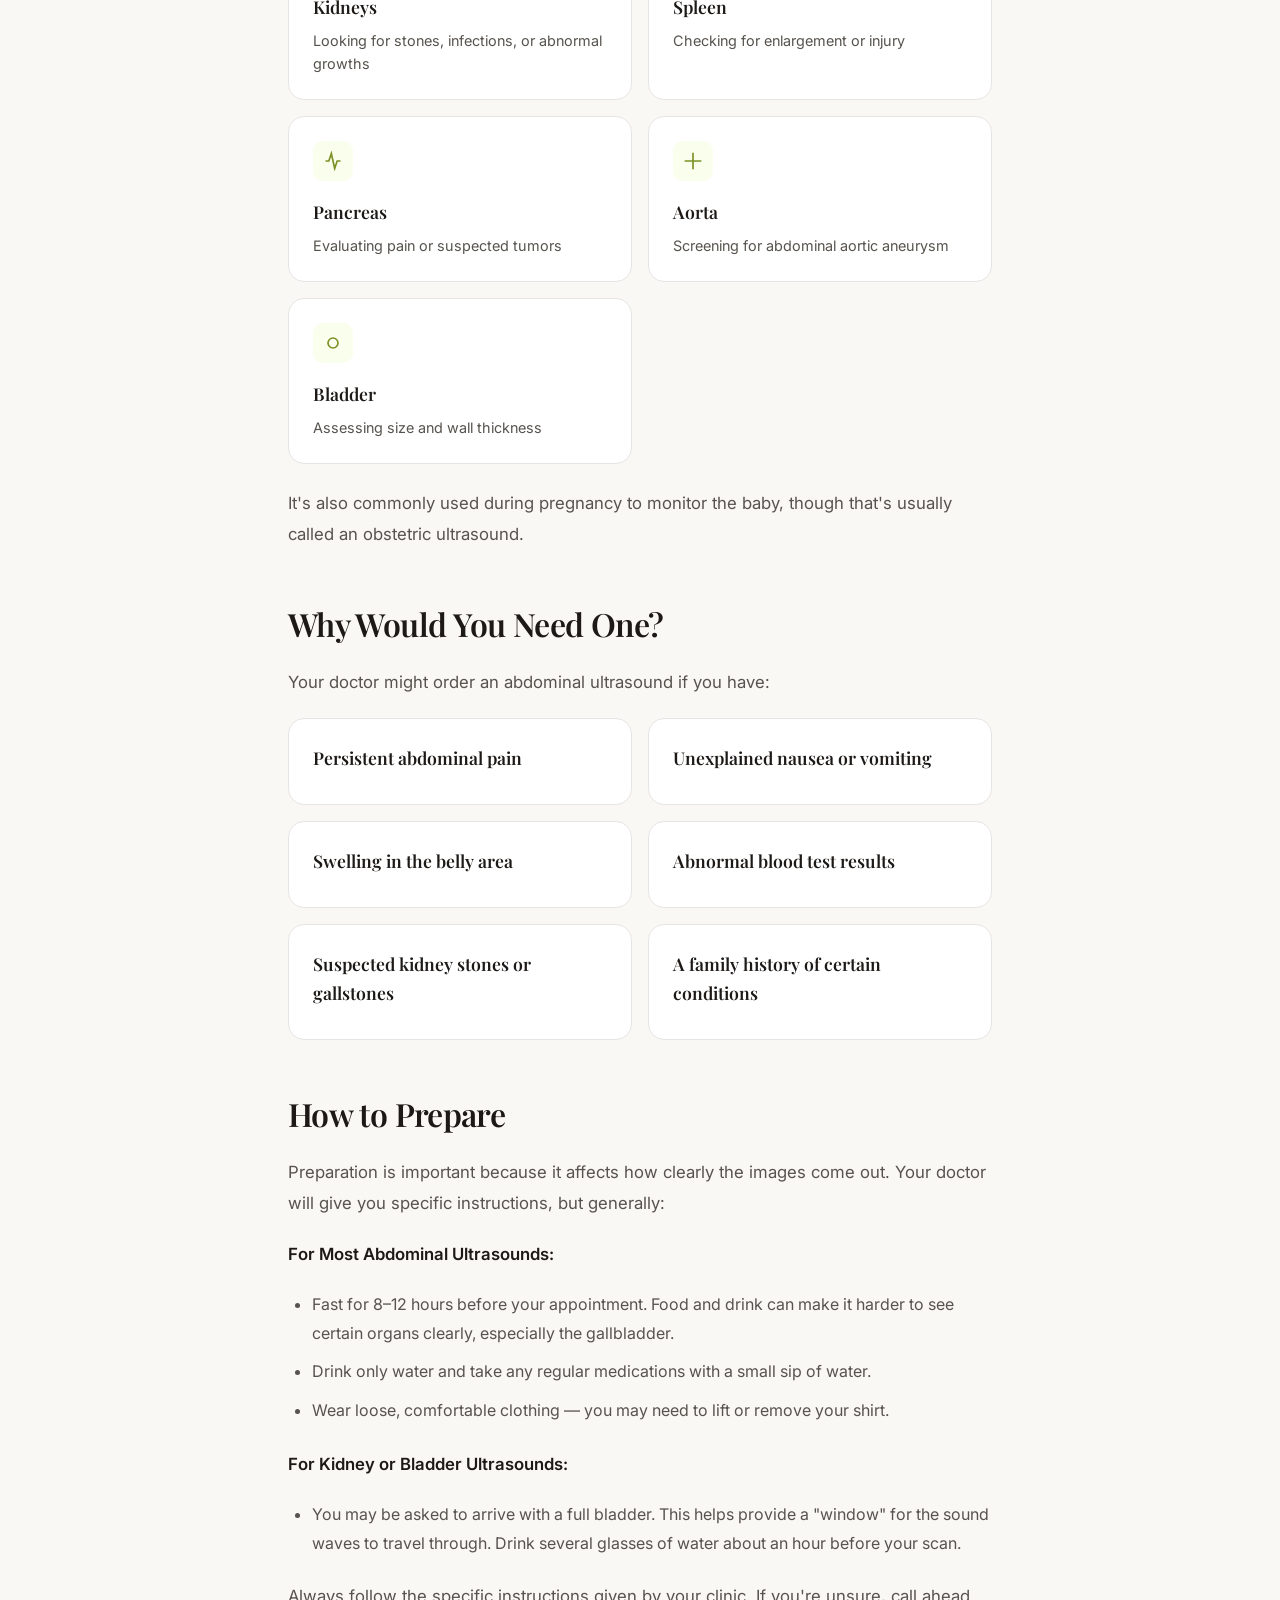
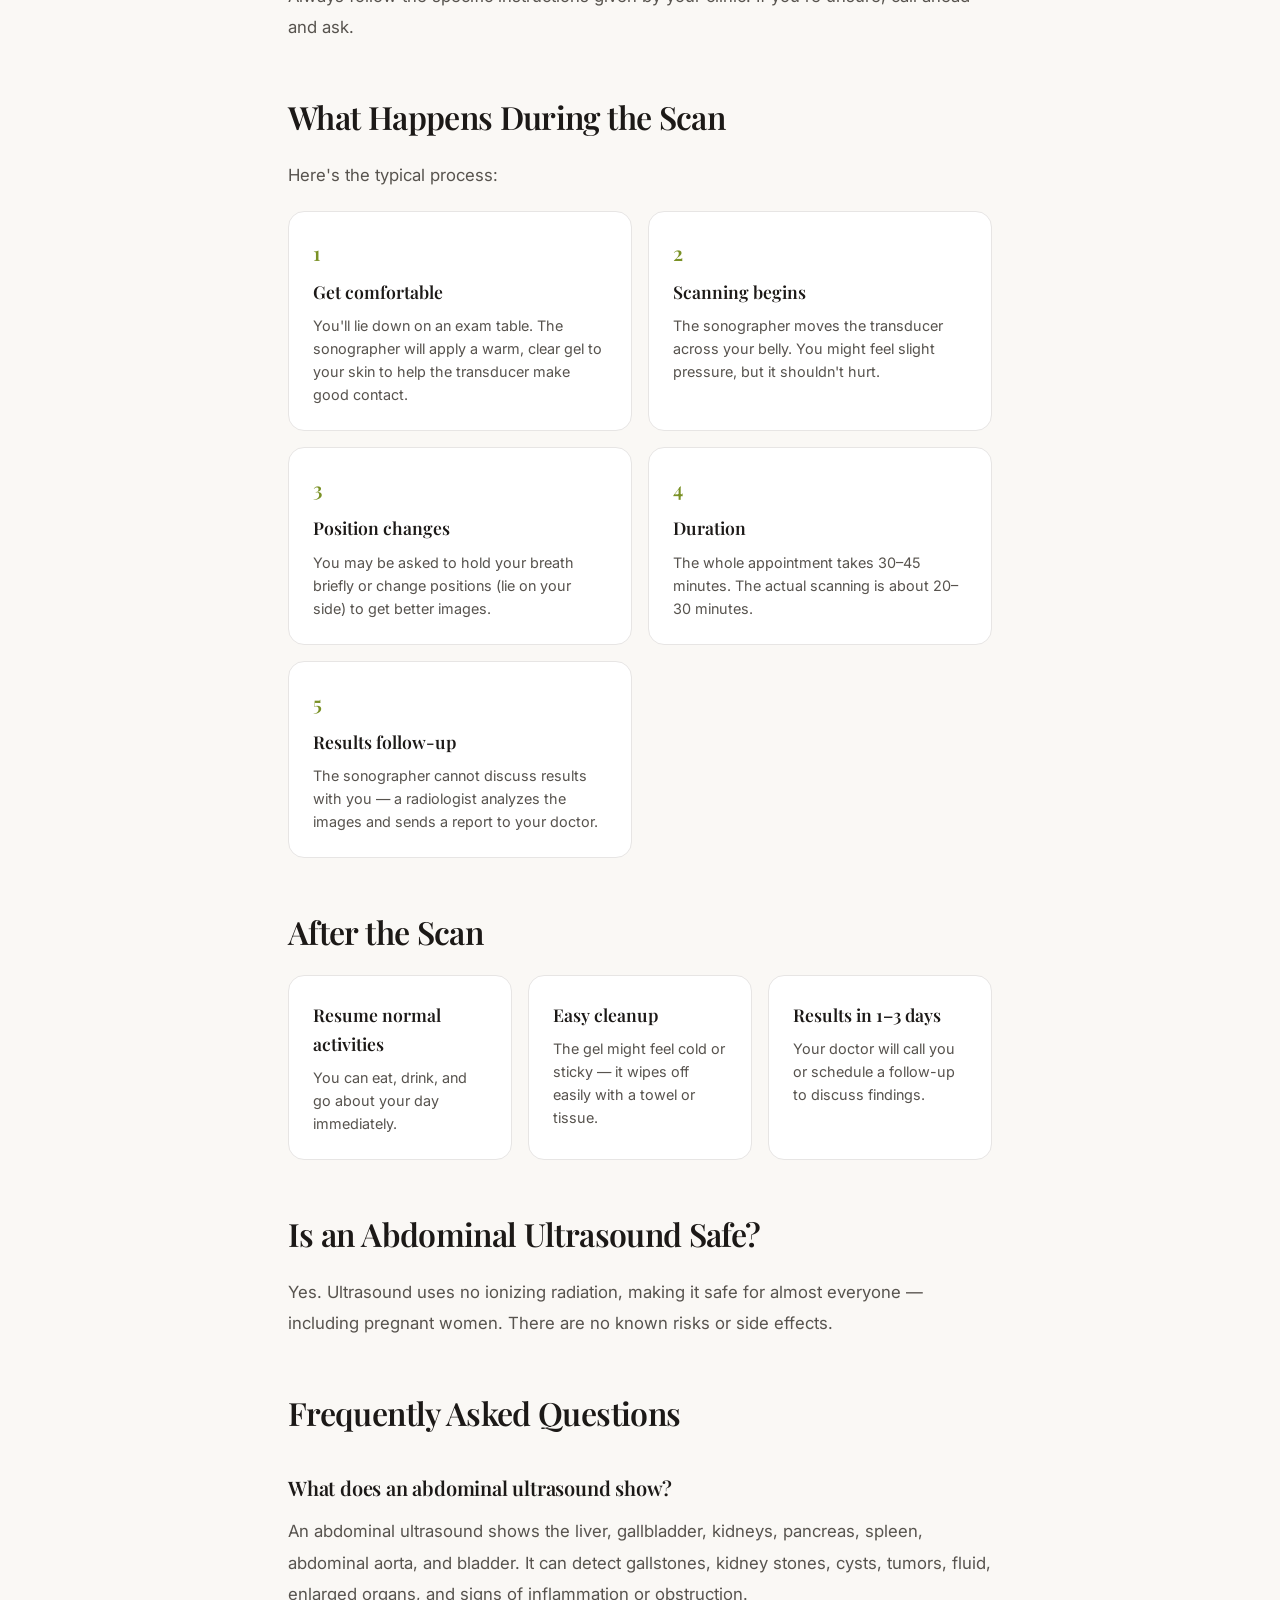
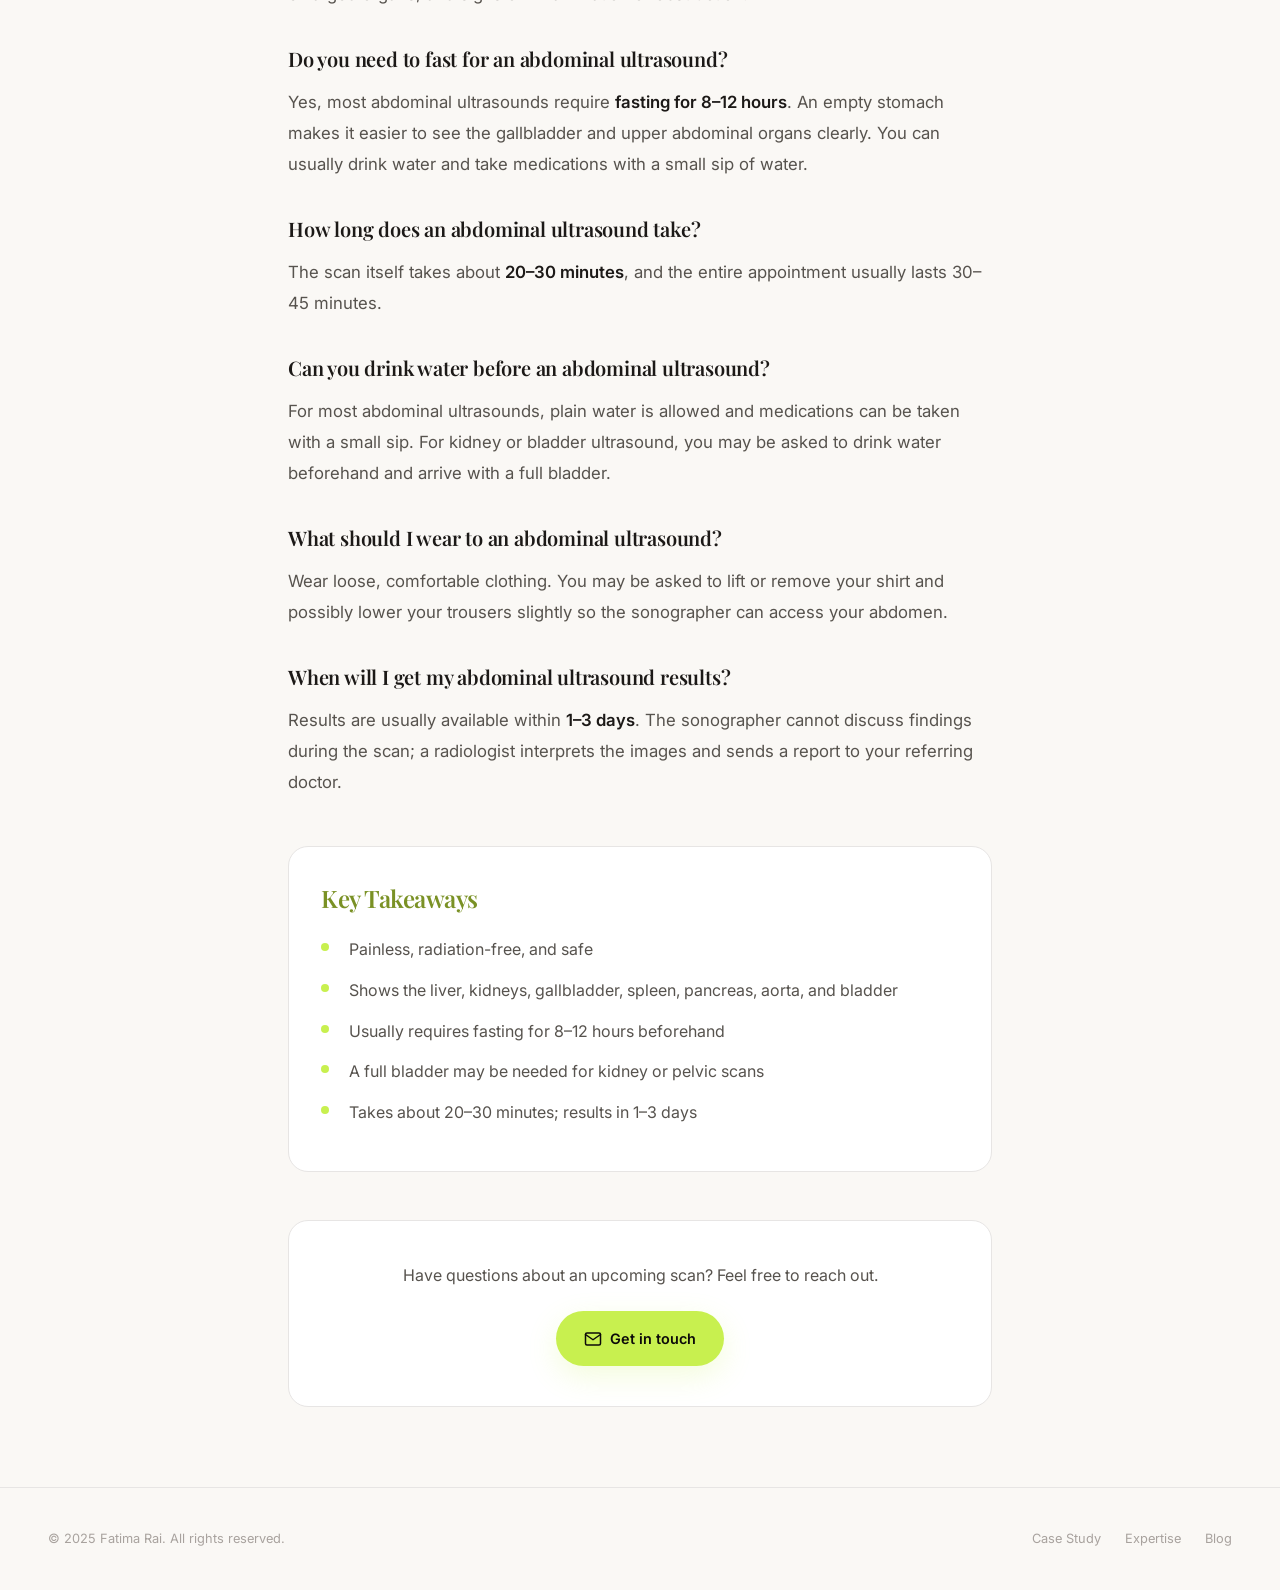
==== commit ea45a198: "Optimize blog articles with high-intent ultrasound keywords - Update meta descriptions, titles, and " ====
--- a/blog/abdominal-ultrasound.html
+++ b/blog/abdominal-ultrasound.html
@@ -3,7 +3,7 @@
 <head>
     <meta charset="UTF-8">
     <meta name="viewport" content="width=device-width, initial-scale=1.0">
-    <meta name="description" content="Learn what an abdominal ultrasound is, how to prepare, what happens during the scan, and what it can detect. A patient guide by Fatima Rai, BMIS radiographer.">
+    <meta name="description" content="Learn what an abdominal ultrasound shows, how to prepare, whether you need to fast, how long it takes, and what to expect during the scan. A patient guide by Fatima Rai, BMIS radiographer.">
     <meta name="theme-color" content="#0c0a09">
     <script>
         (function() {
@@ -86,7 +86,7 @@
 
                 <div class="related-callout">
                     <span aria-hidden="true">💡</span>
-                    <span><strong>Looking for clinical depth?</strong> <a href="liver-ultrasound.html">Liver Ultrasound: A Comprehensive Clinical Guide →</a></span>
+                    <span><strong>Looking for clinical depth?</strong> <a href="liver-ultrasound.html">Liver Ultrasound: A Comprehensive Clinical Guide →</a> or <a href="ultrasound-symptom-checker.html">Ultrasound Symptom Checker →</a></span>
                 </div>
 
                 <span class="article-tag">Patient Guide</span>
@@ -96,11 +96,11 @@
                 </p>
             </header>
 
-            <p>If your doctor has recommended an abdominal ultrasound, you probably have questions. Let's break it down so you know exactly what's coming.</p>
+            <p>If your doctor has recommended an <strong>abdominal ultrasound</strong> — also called an <strong>abdominal sonogram</strong> — you probably have questions about what it shows, whether you need to fast, and how long the scan takes. This guide breaks down everything patients should know before, during, and after the exam.</p>
 
             <h2>What Is an Abdominal Ultrasound?</h2>
-            <p>An abdominal ultrasound uses sound waves — not radiation — to create images of the organs inside your belly. A small device called a transducer sends sound waves through your skin, and the echoes that bounce back form a picture on a screen.</p>
-            <p>It's completely painless, involves no needles or radiation, and is considered one of the safest imaging methods available.</p>
+            <p>An abdominal ultrasound uses high-frequency sound waves — not radiation — to create real-time images of the organs inside your belly. A small device called a transducer sends sound waves through your skin, and the echoes that bounce back form a picture on a screen.</p>
+            <p>It's completely painless, involves no needles or radiation, and is considered one of the safest imaging methods available. A <strong>complete abdominal ultrasound</strong> typically evaluates the liver, gallbladder, kidneys, pancreas, spleen, aorta, and bladder.</p>
 
             <h2>What Can an Abdominal Ultrasound Detect?</h2>
             <p>Doctors use it to look at:</p>
@@ -255,17 +255,37 @@
                 </div>
             </div>
 
-            <h2>Is It Safe?</h2>
+            <h2>Is an Abdominal Ultrasound Safe?</h2>
             <p>Yes. Ultrasound uses no ionizing radiation, making it safe for almost everyone — including pregnant women. There are no known risks or side effects.</p>
+
+            <h2>Frequently Asked Questions</h2>
+
+            <h3>What does an abdominal ultrasound show?</h3>
+            <p>An abdominal ultrasound shows the liver, gallbladder, kidneys, pancreas, spleen, abdominal aorta, and bladder. It can detect gallstones, kidney stones, cysts, tumors, fluid, enlarged organs, and signs of inflammation or obstruction.</p>
+
+            <h3>Do you need to fast for an abdominal ultrasound?</h3>
+            <p>Yes, most abdominal ultrasounds require <strong>fasting for 8–12 hours</strong>. An empty stomach makes it easier to see the gallbladder and upper abdominal organs clearly. You can usually drink water and take medications with a small sip of water.</p>
+
+            <h3>How long does an abdominal ultrasound take?</h3>
+            <p>The scan itself takes about <strong>20–30 minutes</strong>, and the entire appointment usually lasts 30–45 minutes.</p>
+
+            <h3>Can you drink water before an abdominal ultrasound?</h3>
+            <p>For most abdominal ultrasounds, plain water is allowed and medications can be taken with a small sip. For kidney or bladder ultrasound, you may be asked to drink water beforehand and arrive with a full bladder.</p>
+
+            <h3>What should I wear to an abdominal ultrasound?</h3>
+            <p>Wear loose, comfortable clothing. You may be asked to lift or remove your shirt and possibly lower your trousers slightly so the sonographer can access your abdomen.</p>
+
+            <h3>When will I get my abdominal ultrasound results?</h3>
+            <p>Results are usually available within <strong>1–3 days</strong>. The sonographer cannot discuss findings during the scan; a radiologist interprets the images and sends a report to your referring doctor.</p>
 
             <div class="key-takeaways">
                 <h2>Key Takeaways</h2>
                 <ul>
                     <li>Painless, radiation-free, and safe</li>
-                    <li>Helps doctors check liver, kidneys, gallbladder, spleen, pancreas, and bladder</li>
-                    <li>Usually requires fasting beforehand</li>
-                    <li>Full bladder may be needed for kidney or pelvic scans</li>
-                    <li>Results in 1–3 days through your referring doctor</li>
+                    <li>Shows the liver, kidneys, gallbladder, spleen, pancreas, aorta, and bladder</li>
+                    <li>Usually requires fasting for 8–12 hours beforehand</li>
+                    <li>A full bladder may be needed for kidney or pelvic scans</li>
+                    <li>Takes about 20–30 minutes; results in 1–3 days</li>
                 </ul>
             </div>
 
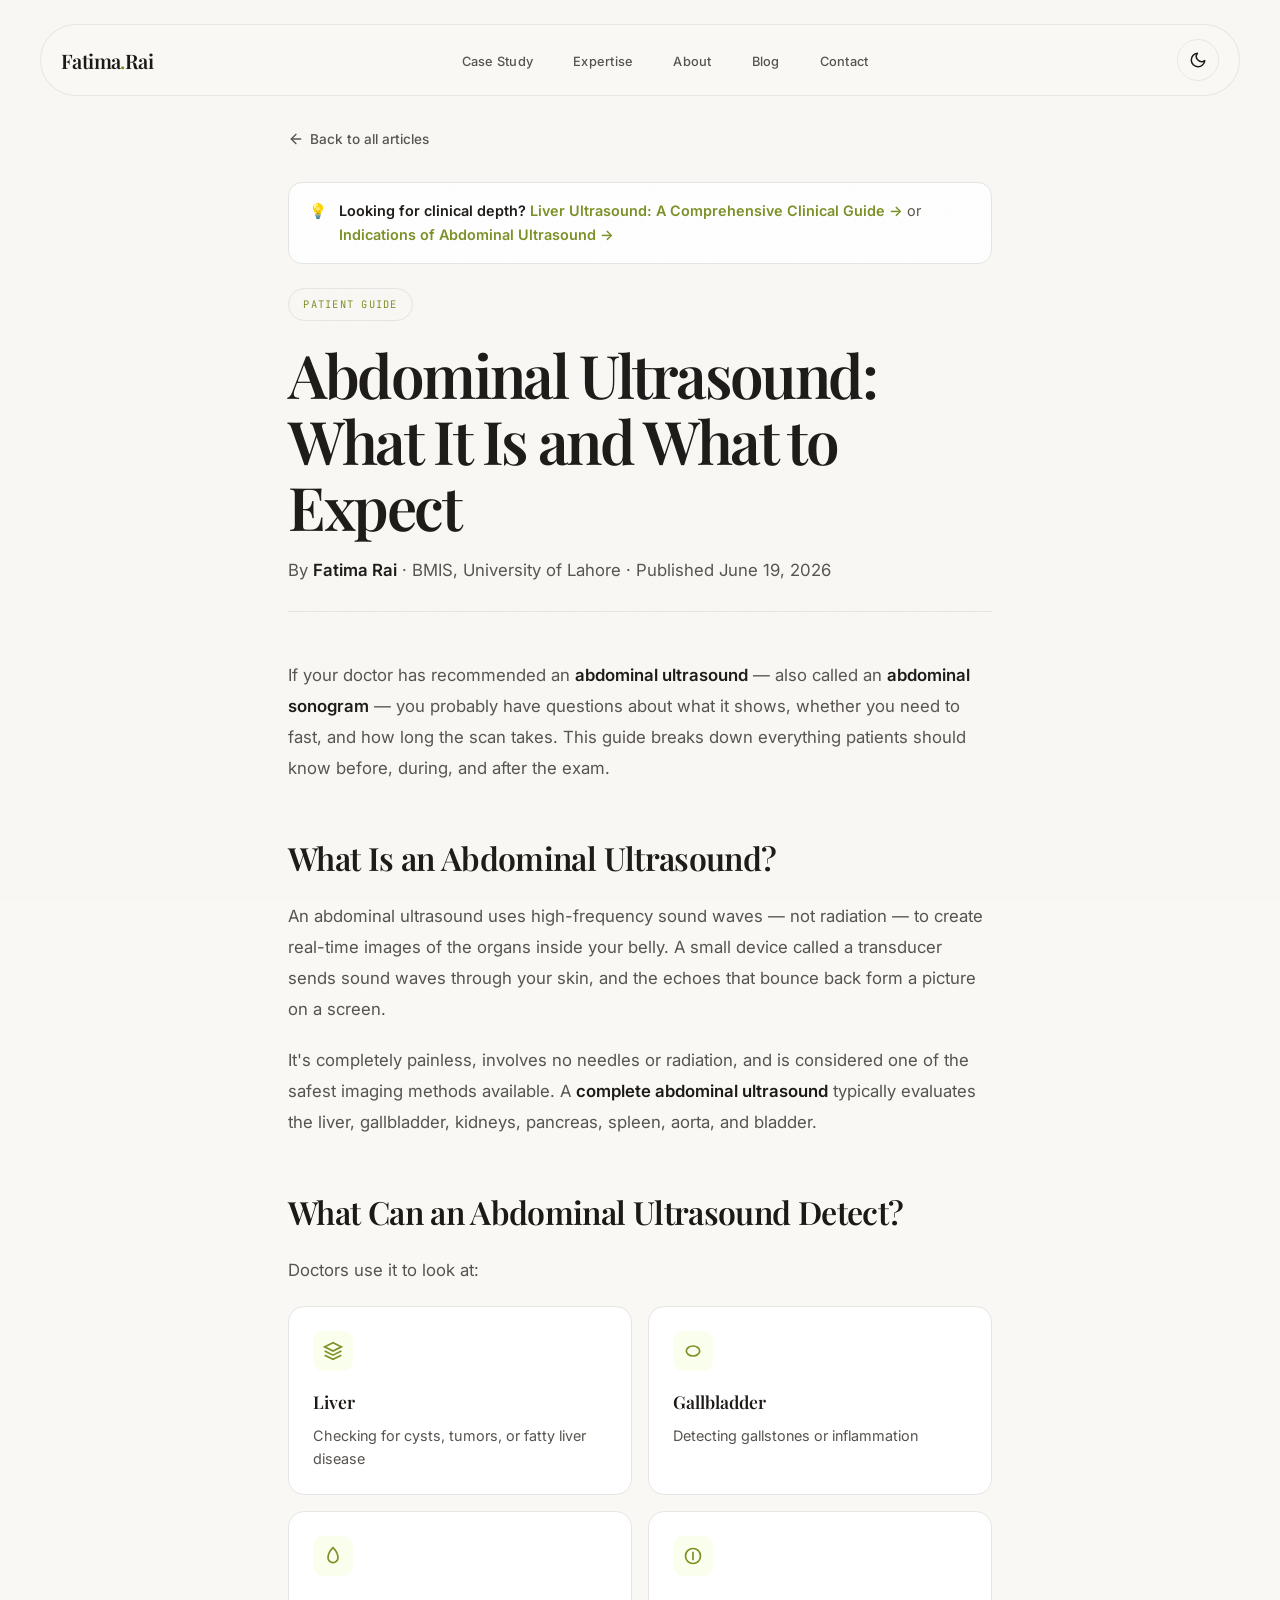
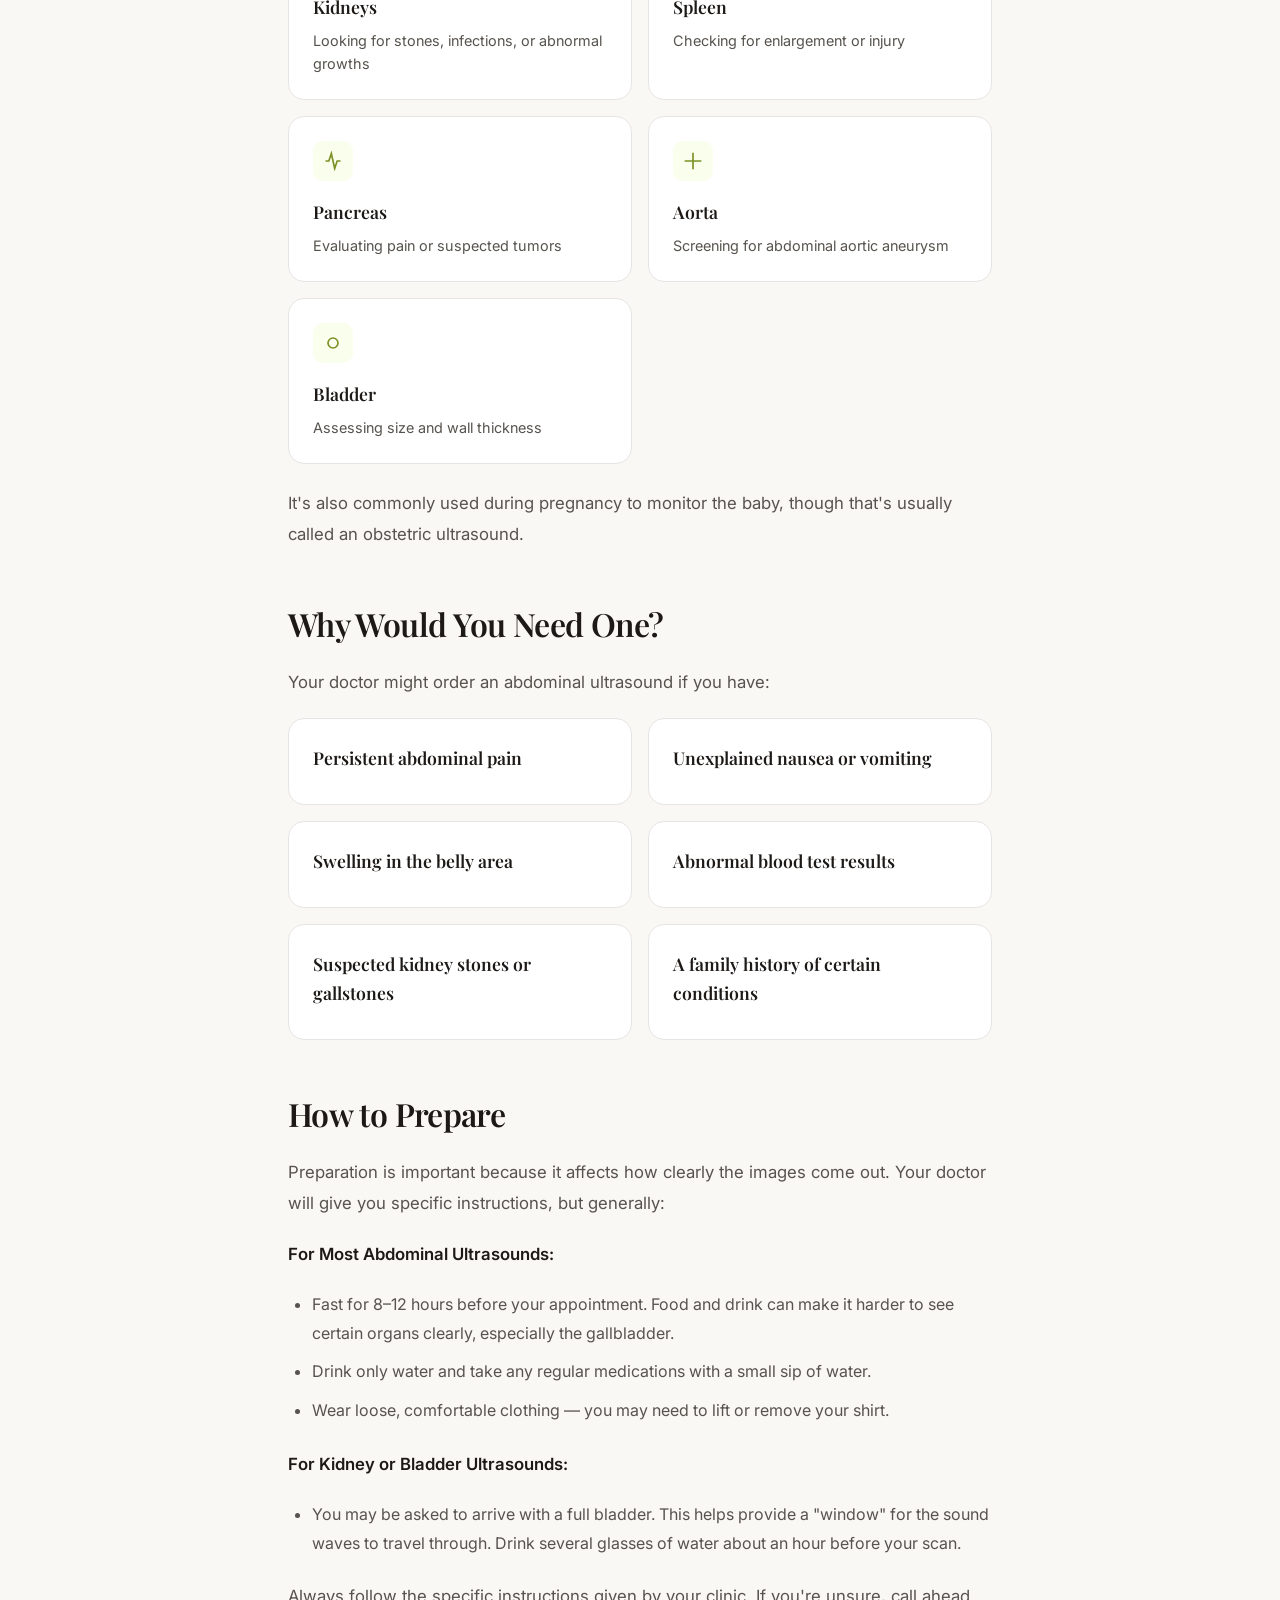
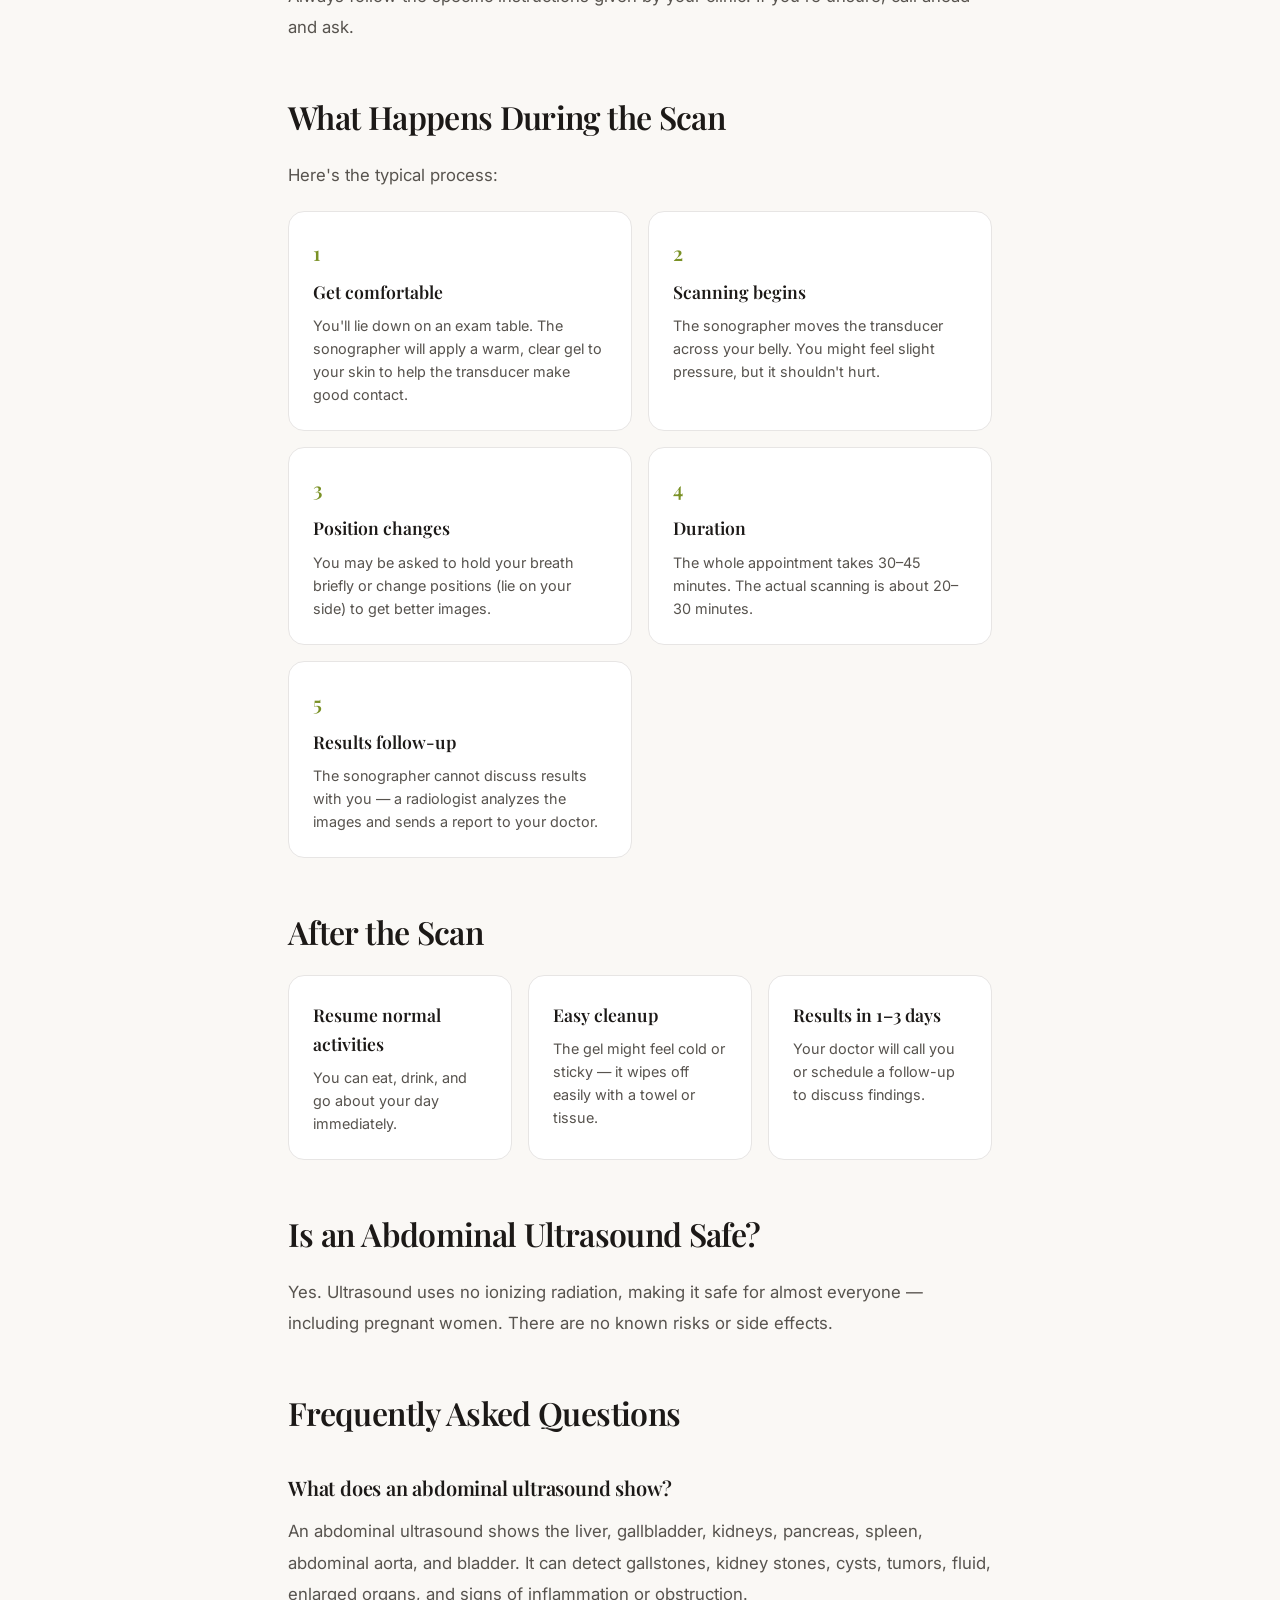
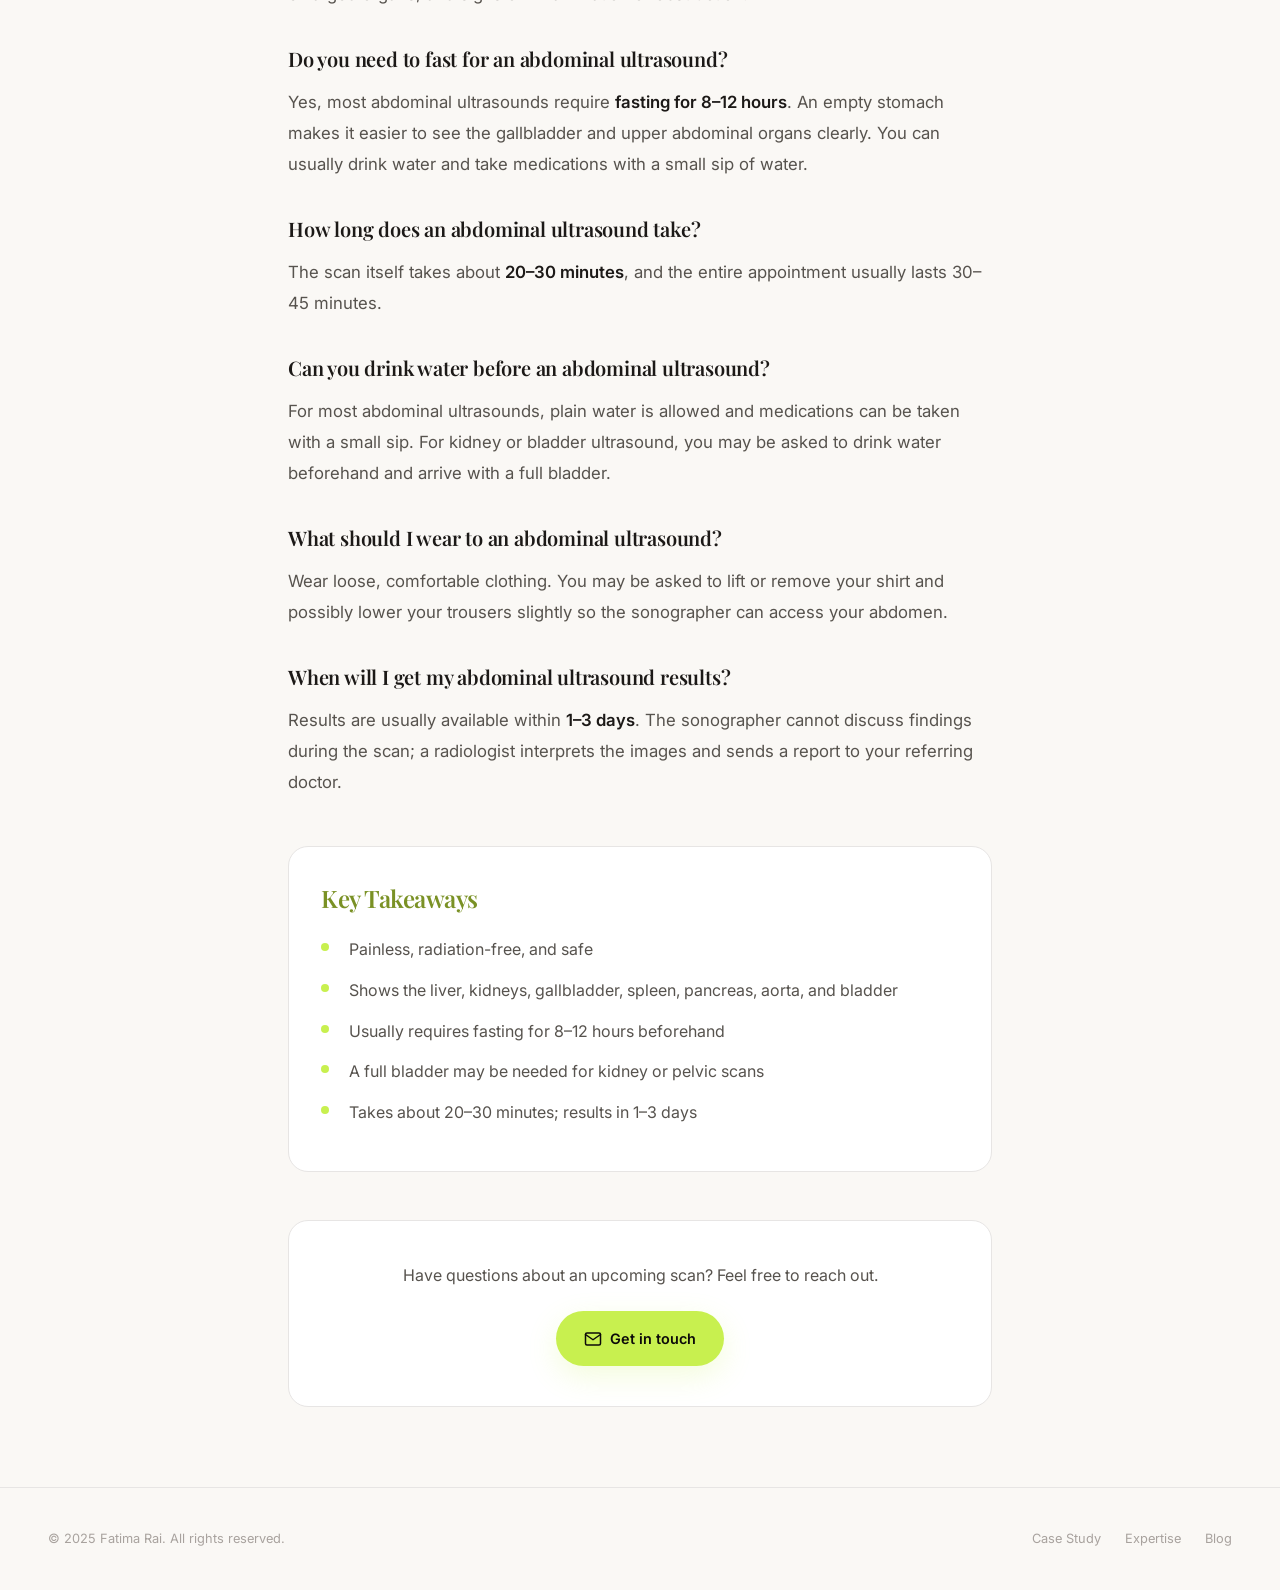
==== commit f4d2928c: "Rename symptom checker to abdominal ultrasound indications guide" ====
--- a/blog/abdominal-ultrasound.html
+++ b/blog/abdominal-ultrasound.html
@@ -86,7 +86,7 @@
 
                 <div class="related-callout">
                     <span aria-hidden="true">💡</span>
-                    <span><strong>Looking for clinical depth?</strong> <a href="liver-ultrasound.html">Liver Ultrasound: A Comprehensive Clinical Guide →</a> or <a href="ultrasound-symptom-checker.html">Ultrasound Symptom Checker →</a></span>
+                    <span><strong>Looking for clinical depth?</strong> <a href="liver-ultrasound.html">Liver Ultrasound: A Comprehensive Clinical Guide →</a> or <a href="indications-of-abdominal-ultrasound.html">Indications of Abdominal Ultrasound →</a></span>
                 </div>
 
                 <span class="article-tag">Patient Guide</span>
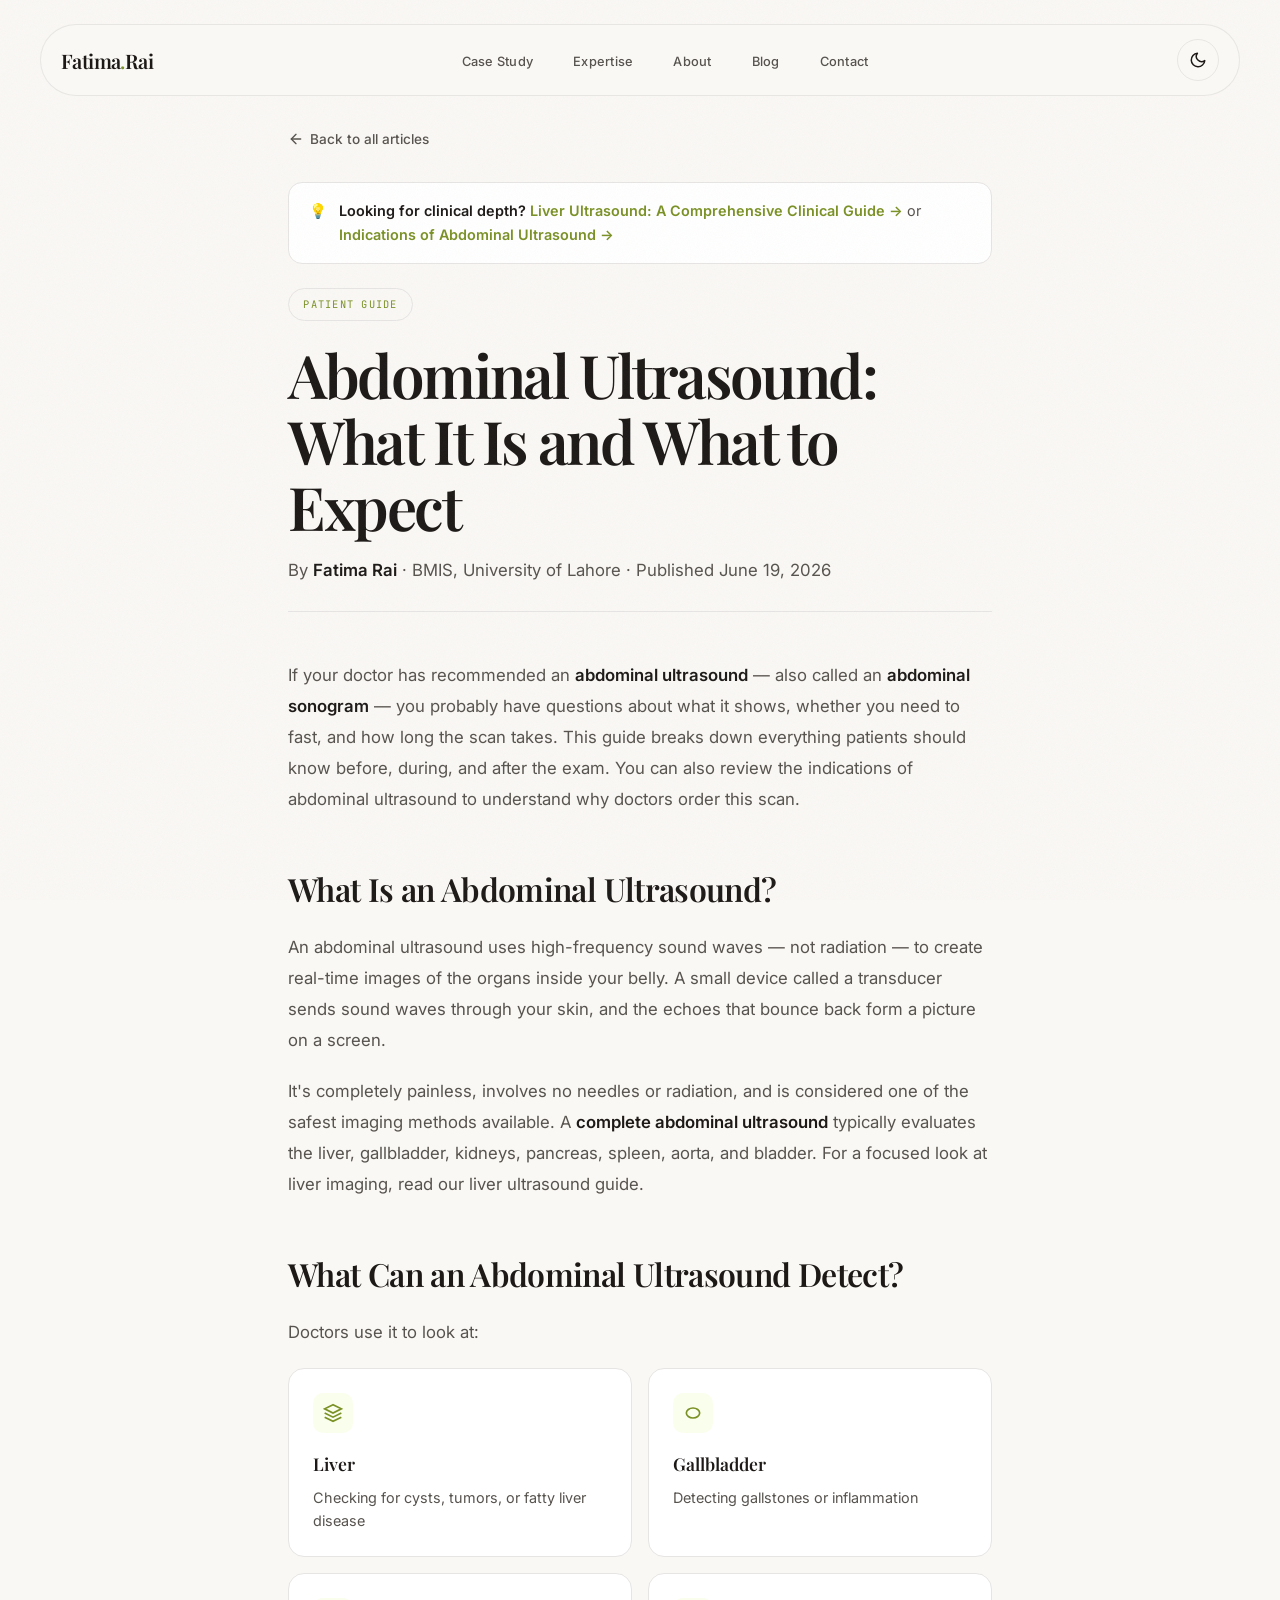
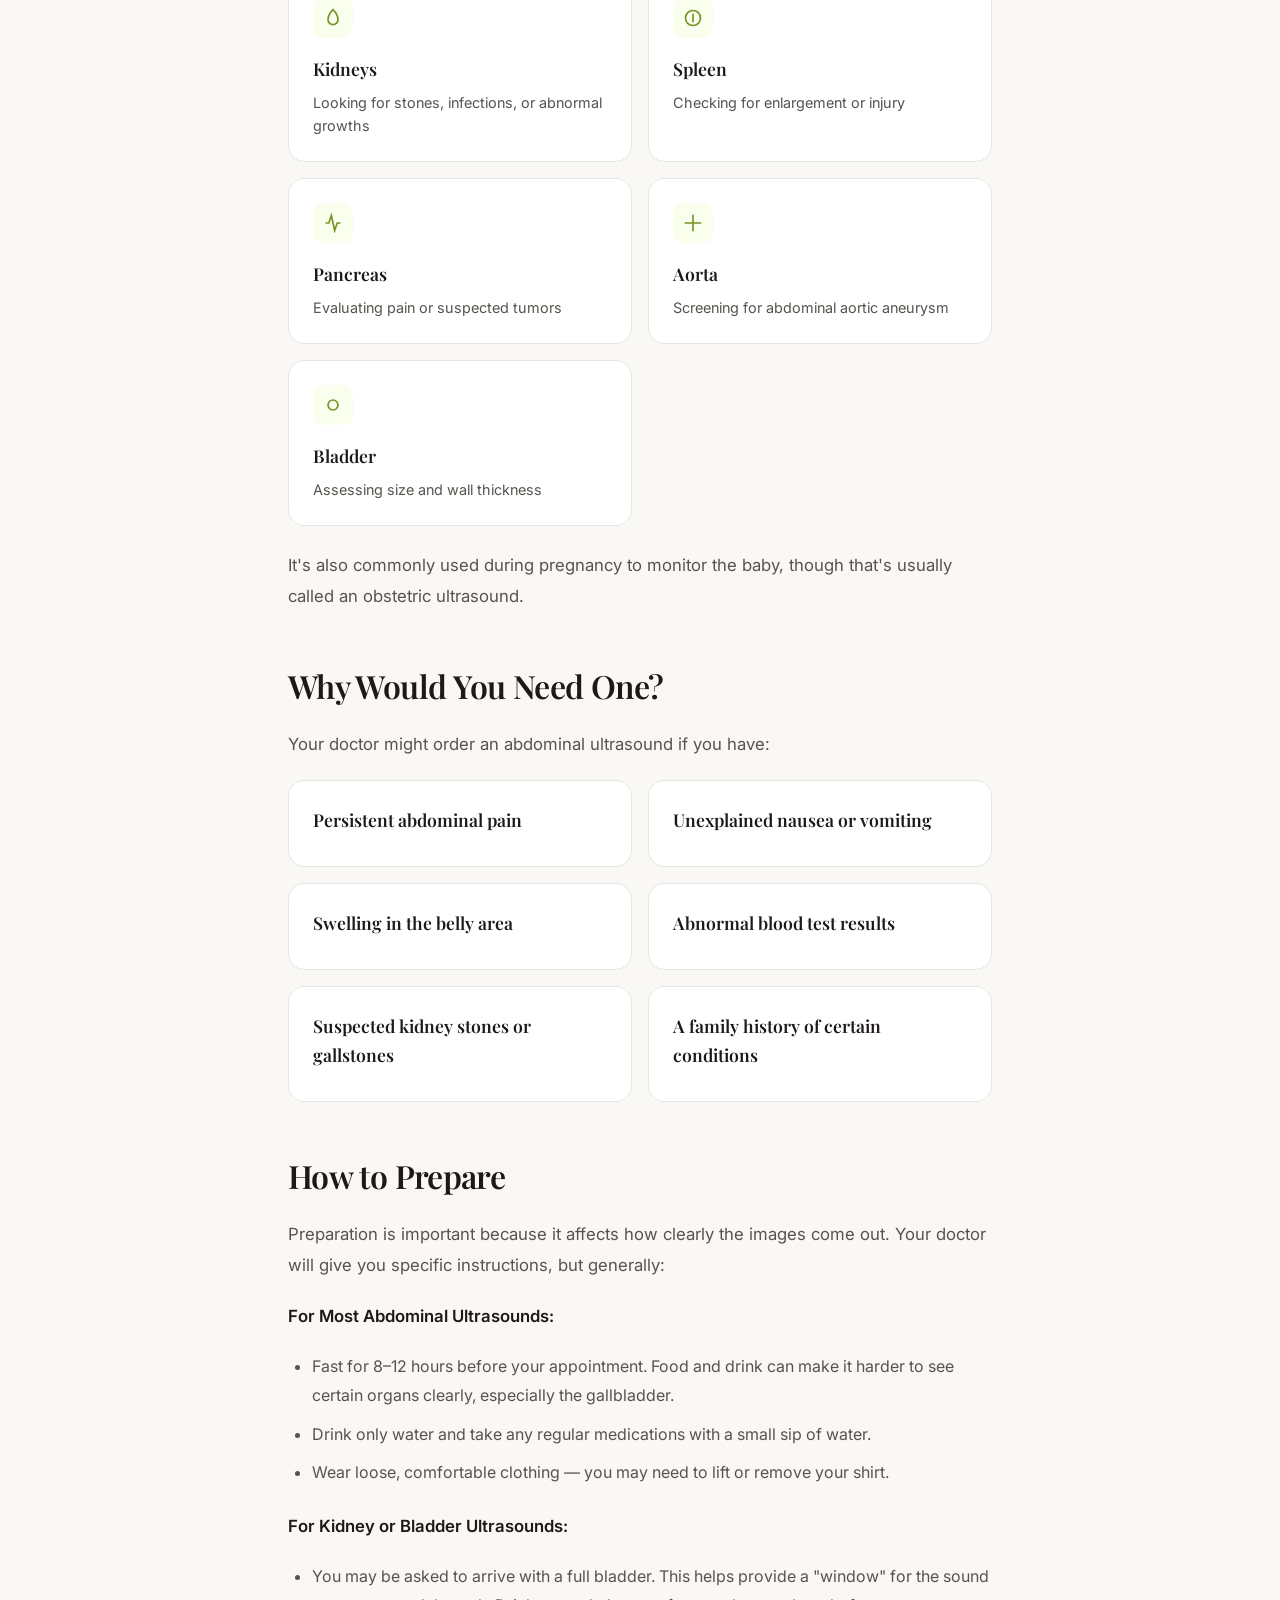
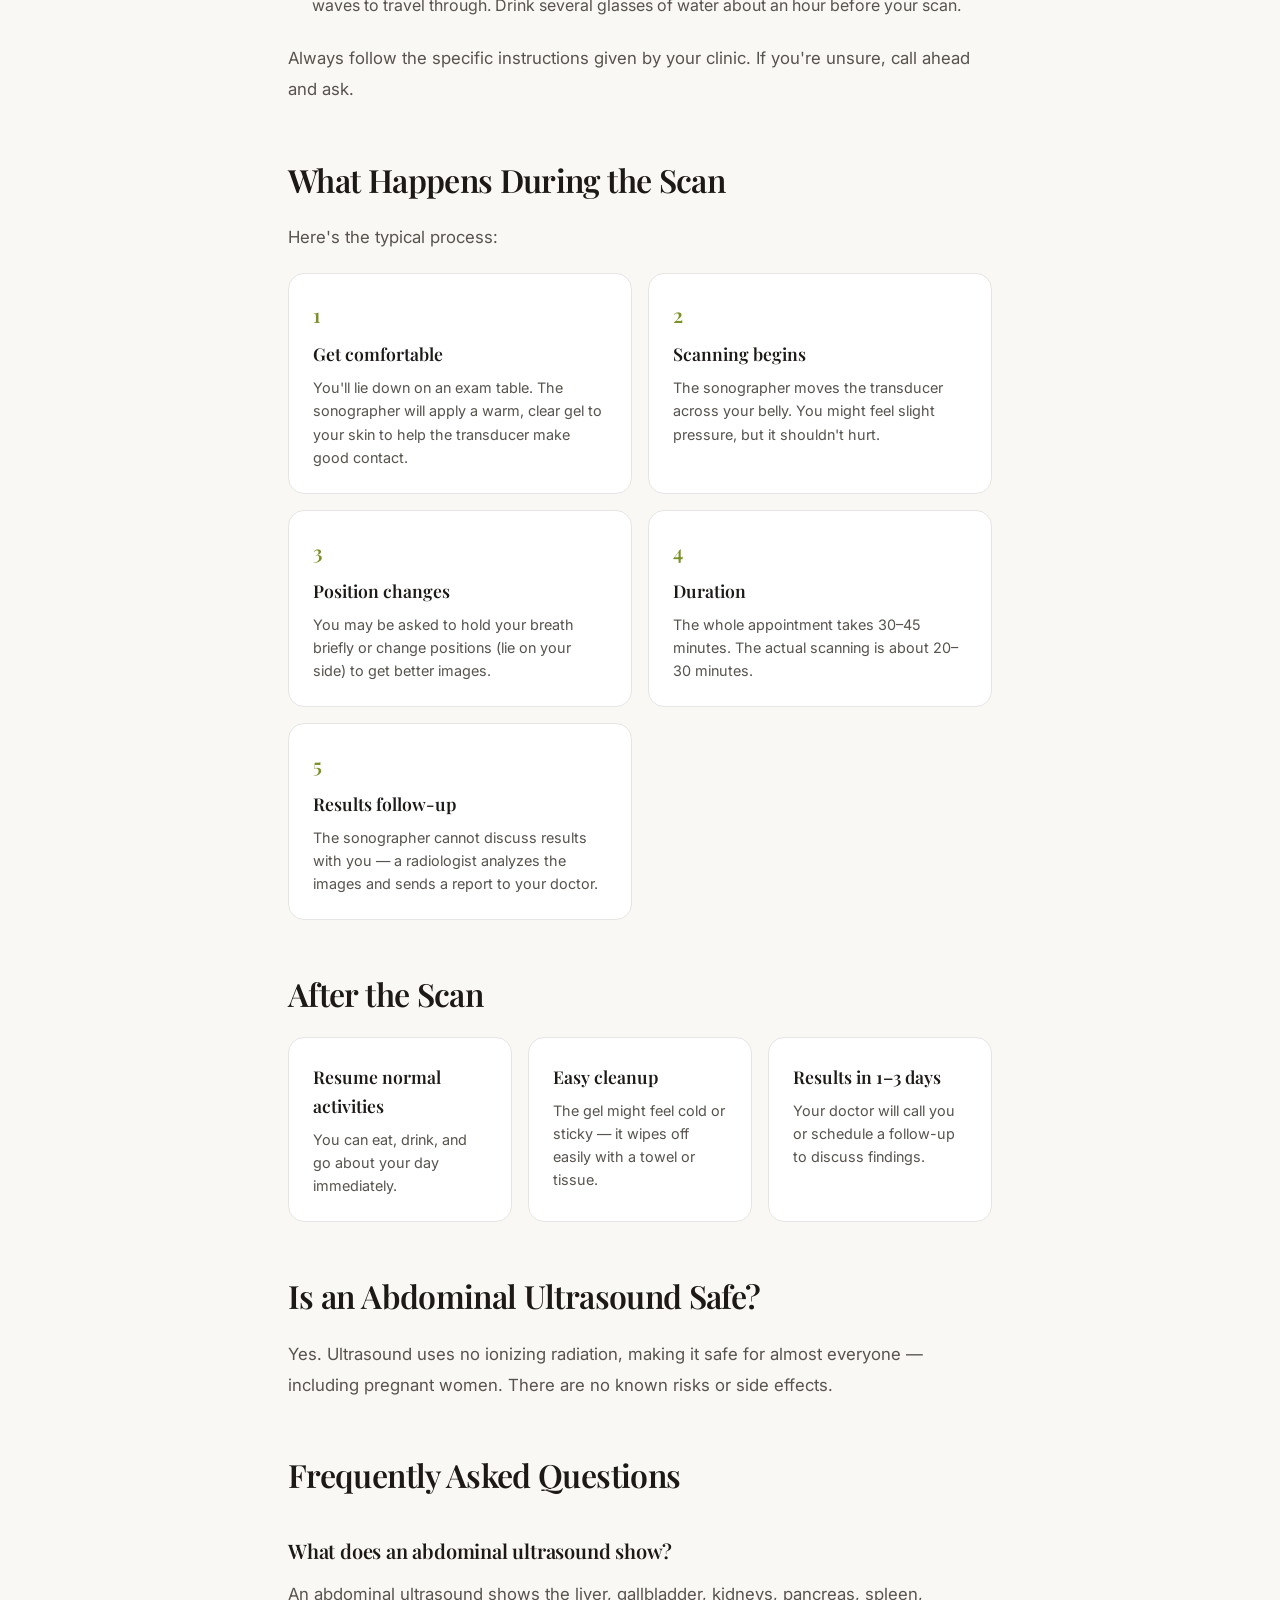
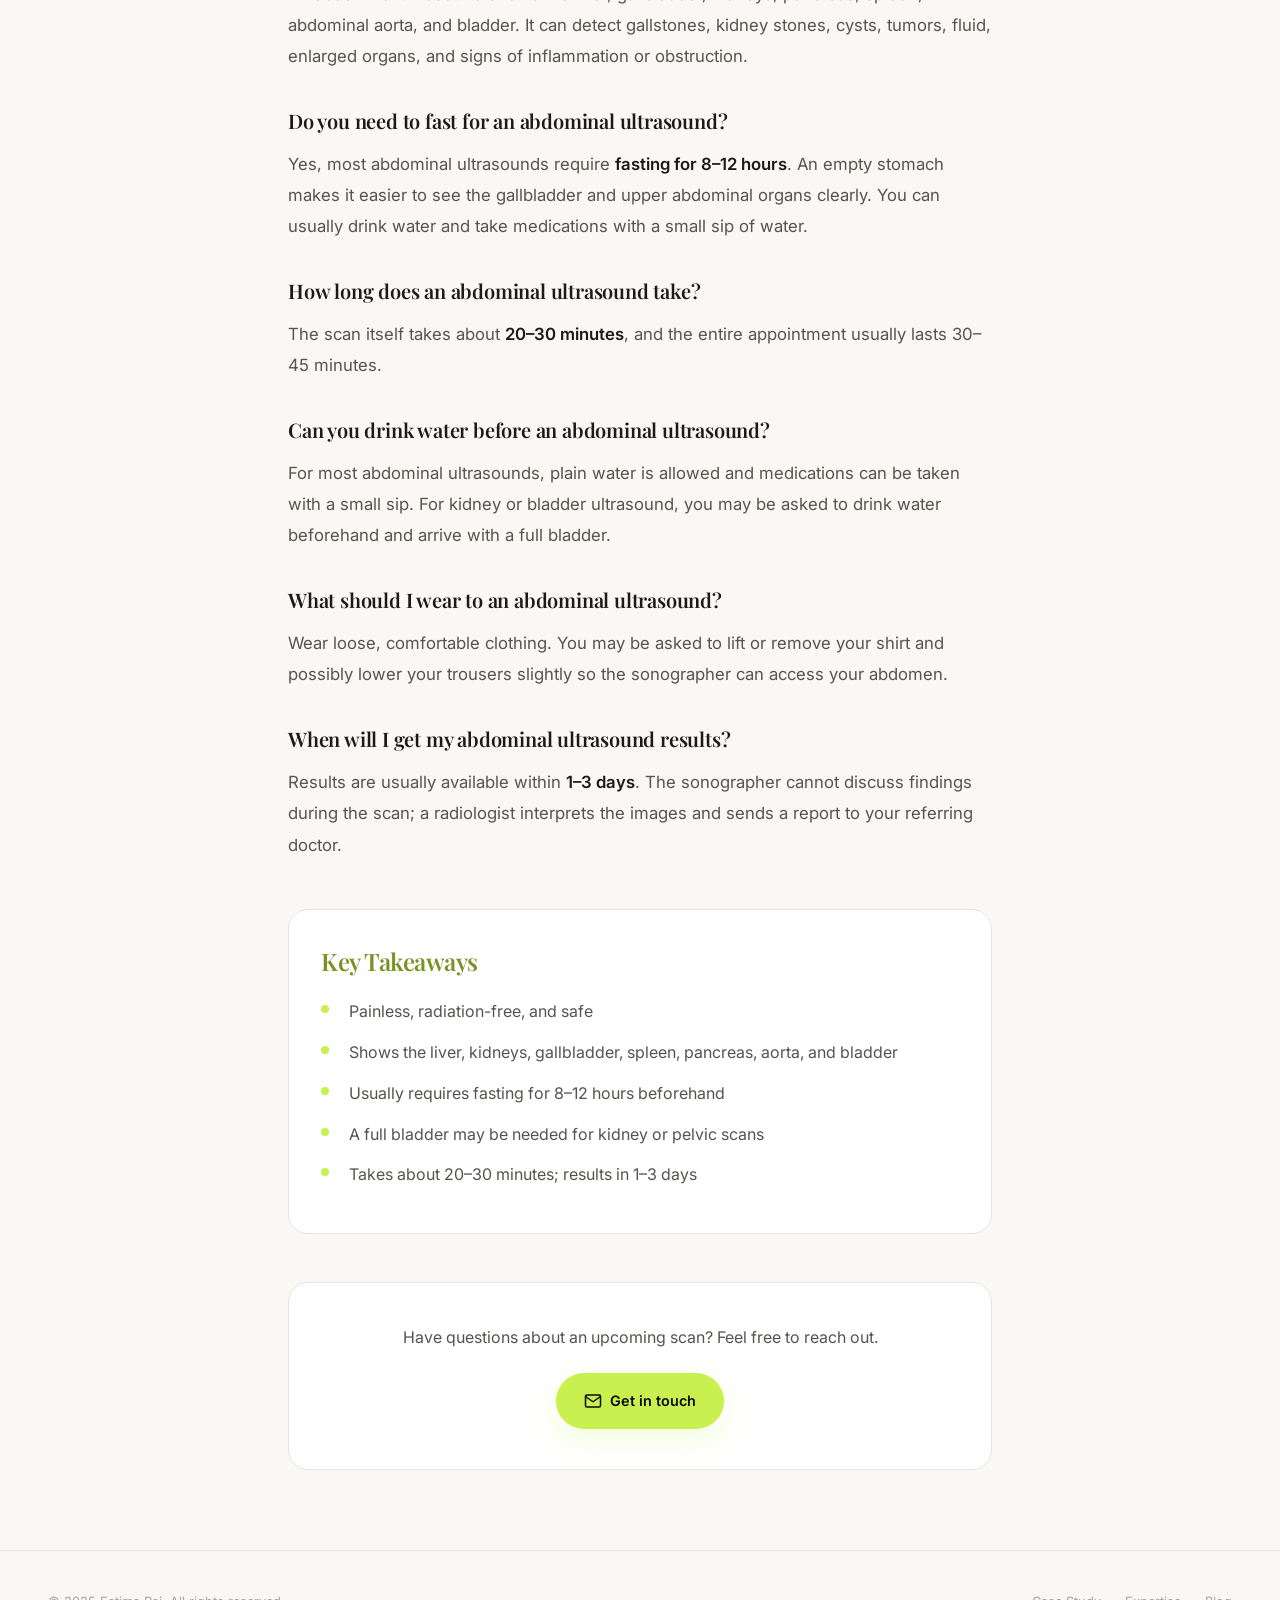
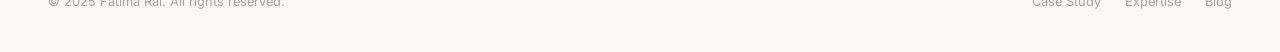
==== commit 8a67fbaf: "Add SEO optimizations: structured data, OG tags, internal links, sitemap, robots.txt" ====
--- a/blog/abdominal-ultrasound.html
+++ b/blog/abdominal-ultrasound.html
@@ -20,6 +20,125 @@
     <link href="https://fonts.googleapis.com/css2?family=Inter:wght@400;500;600;700&family=JetBrains+Mono:wght@400;500&family=Playfair+Display:ital,wght@0,500;0,600;0,700;1,500;1,600&display=swap" rel="stylesheet">
     <link rel="stylesheet" href="../assets/styles.css">
     <link rel="stylesheet" href="../assets/blog.css">
+
+    <!-- Open Graph / Twitter Cards -->
+    <meta property="og:title" content="Abdominal Ultrasound: What It Is and What to Expect">
+    <meta property="og:description" content="Learn what an abdominal ultrasound shows, how to prepare, whether you need to fast, how long it takes, and what to expect during the scan.">
+    <meta property="og:type" content="article">
+    <meta property="og:url" content="https://fatimarai.com/blog/abdominal-ultrasound.html">
+    <meta property="og:image" content="https://fatimarai.com/images/ovary-follicles.jpeg">
+    <meta property="og:site_name" content="Fatima Rai">
+    <meta name="twitter:card" content="summary_large_image">
+    <meta name="twitter:title" content="Abdominal Ultrasound: What It Is and What to Expect">
+    <meta name="twitter:description" content="Learn what an abdominal ultrasound shows, how to prepare, whether you need to fast, and how long it takes.">
+    <meta name="twitter:image" content="https://fatimarai.com/images/ovary-follicles.jpeg">
+
+    <!-- Structured Data: Article + FAQ -->
+    <script type="application/ld+json">
+    {
+        "@context": "https://schema.org",
+        "@type": "Article",
+        "headline": "Abdominal Ultrasound: What It Is and What to Expect",
+        "description": "Learn what an abdominal ultrasound shows, how to prepare, whether you need to fast, how long it takes, and what to expect during the scan.",
+        "author": {
+            "@type": "Person",
+            "name": "Fatima Rai"
+        },
+        "publisher": {
+            "@type": "Person",
+            "name": "Fatima Rai"
+        },
+        "datePublished": "2026-06-19",
+        "dateModified": "2026-06-19",
+        "mainEntityOfPage": {
+            "@type": "WebPage",
+            "@id": "https://fatimarai.com/blog/abdominal-ultrasound.html"
+        },
+        "image": "https://fatimarai.com/images/ovary-follicles.jpeg"
+    }
+    </script>
+    <script type="application/ld+json">
+    {
+        "@context": "https://schema.org",
+        "@type": "FAQPage",
+        "mainEntity": [
+            {
+                "@type": "Question",
+                "name": "What does an abdominal ultrasound show?",
+                "acceptedAnswer": {
+                    "@type": "Answer",
+                    "text": "An abdominal ultrasound shows the liver, gallbladder, kidneys, pancreas, spleen, abdominal aorta, and bladder. It can detect gallstones, kidney stones, cysts, tumors, fluid, enlarged organs, and signs of inflammation or obstruction."
+                }
+            },
+            {
+                "@type": "Question",
+                "name": "Do you need to fast for an abdominal ultrasound?",
+                "acceptedAnswer": {
+                    "@type": "Answer",
+                    "text": "Yes, most abdominal ultrasounds require fasting for 8–12 hours. An empty stomach makes it easier to see the gallbladder and upper abdominal organs clearly. You can usually drink water and take medications with a small sip of water."
+                }
+            },
+            {
+                "@type": "Question",
+                "name": "How long does an abdominal ultrasound take?",
+                "acceptedAnswer": {
+                    "@type": "Answer",
+                    "text": "The scan itself takes about 20–30 minutes, and the entire appointment usually lasts 30–45 minutes."
+                }
+            },
+            {
+                "@type": "Question",
+                "name": "Can you drink water before an abdominal ultrasound?",
+                "acceptedAnswer": {
+                    "@type": "Answer",
+                    "text": "For most abdominal ultrasounds, plain water is allowed and medications can be taken with a small sip. For kidney or bladder ultrasound, you may be asked to drink water beforehand and arrive with a full bladder."
+                }
+            },
+            {
+                "@type": "Question",
+                "name": "What should I wear to an abdominal ultrasound?",
+                "acceptedAnswer": {
+                    "@type": "Answer",
+                    "text": "Wear loose, comfortable clothing. You may be asked to lift or remove your shirt and possibly lower your trousers slightly so the sonographer can access your abdomen."
+                }
+            },
+            {
+                "@type": "Question",
+                "name": "When will I get my abdominal ultrasound results?",
+                "acceptedAnswer": {
+                    "@type": "Answer",
+                    "text": "Results are usually available within 1–3 days. The sonographer cannot discuss findings during the scan; a radiologist interprets the images and sends a report to your referring doctor."
+                }
+            }
+        ]
+    }
+    </script>
+    <script type="application/ld+json">
+    {
+        "@context": "https://schema.org",
+        "@type": "BreadcrumbList",
+        "itemListElement": [
+            {
+                "@type": "ListItem",
+                "position": 1,
+                "name": "Home",
+                "item": "https://fatimarai.com/"
+            },
+            {
+                "@type": "ListItem",
+                "position": 2,
+                "name": "Blog",
+                "item": "https://fatimarai.com/blog/abdominal-ultrasound.html"
+            },
+            {
+                "@type": "ListItem",
+                "position": 3,
+                "name": "Abdominal Ultrasound",
+                "item": "https://fatimarai.com/blog/abdominal-ultrasound.html"
+            }
+        ]
+    }
+    </script>
 </head>
 <body>
     <a href="#main-content" class="skip-link">Skip to main content</a>
@@ -96,11 +215,11 @@
                 </p>
             </header>
 
-            <p>If your doctor has recommended an <strong>abdominal ultrasound</strong> — also called an <strong>abdominal sonogram</strong> — you probably have questions about what it shows, whether you need to fast, and how long the scan takes. This guide breaks down everything patients should know before, during, and after the exam.</p>
+            <p>If your doctor has recommended an <strong>abdominal ultrasound</strong> — also called an <strong>abdominal sonogram</strong> — you probably have questions about what it shows, whether you need to fast, and how long the scan takes. This guide breaks down everything patients should know before, during, and after the exam. You can also review the <a href="indications-of-abdominal-ultrasound.html">indications of abdominal ultrasound</a> to understand why doctors order this scan.</p>
 
             <h2>What Is an Abdominal Ultrasound?</h2>
             <p>An abdominal ultrasound uses high-frequency sound waves — not radiation — to create real-time images of the organs inside your belly. A small device called a transducer sends sound waves through your skin, and the echoes that bounce back form a picture on a screen.</p>
-            <p>It's completely painless, involves no needles or radiation, and is considered one of the safest imaging methods available. A <strong>complete abdominal ultrasound</strong> typically evaluates the liver, gallbladder, kidneys, pancreas, spleen, aorta, and bladder.</p>
+            <p>It's completely painless, involves no needles or radiation, and is considered one of the safest imaging methods available. A <strong>complete abdominal ultrasound</strong> typically evaluates the liver, gallbladder, kidneys, pancreas, spleen, aorta, and bladder. For a focused look at liver imaging, read our <a href="liver-ultrasound.html">liver ultrasound guide</a>.</p>
 
             <h2>What Can an Abdominal Ultrasound Detect?</h2>
             <p>Doctors use it to look at:</p>
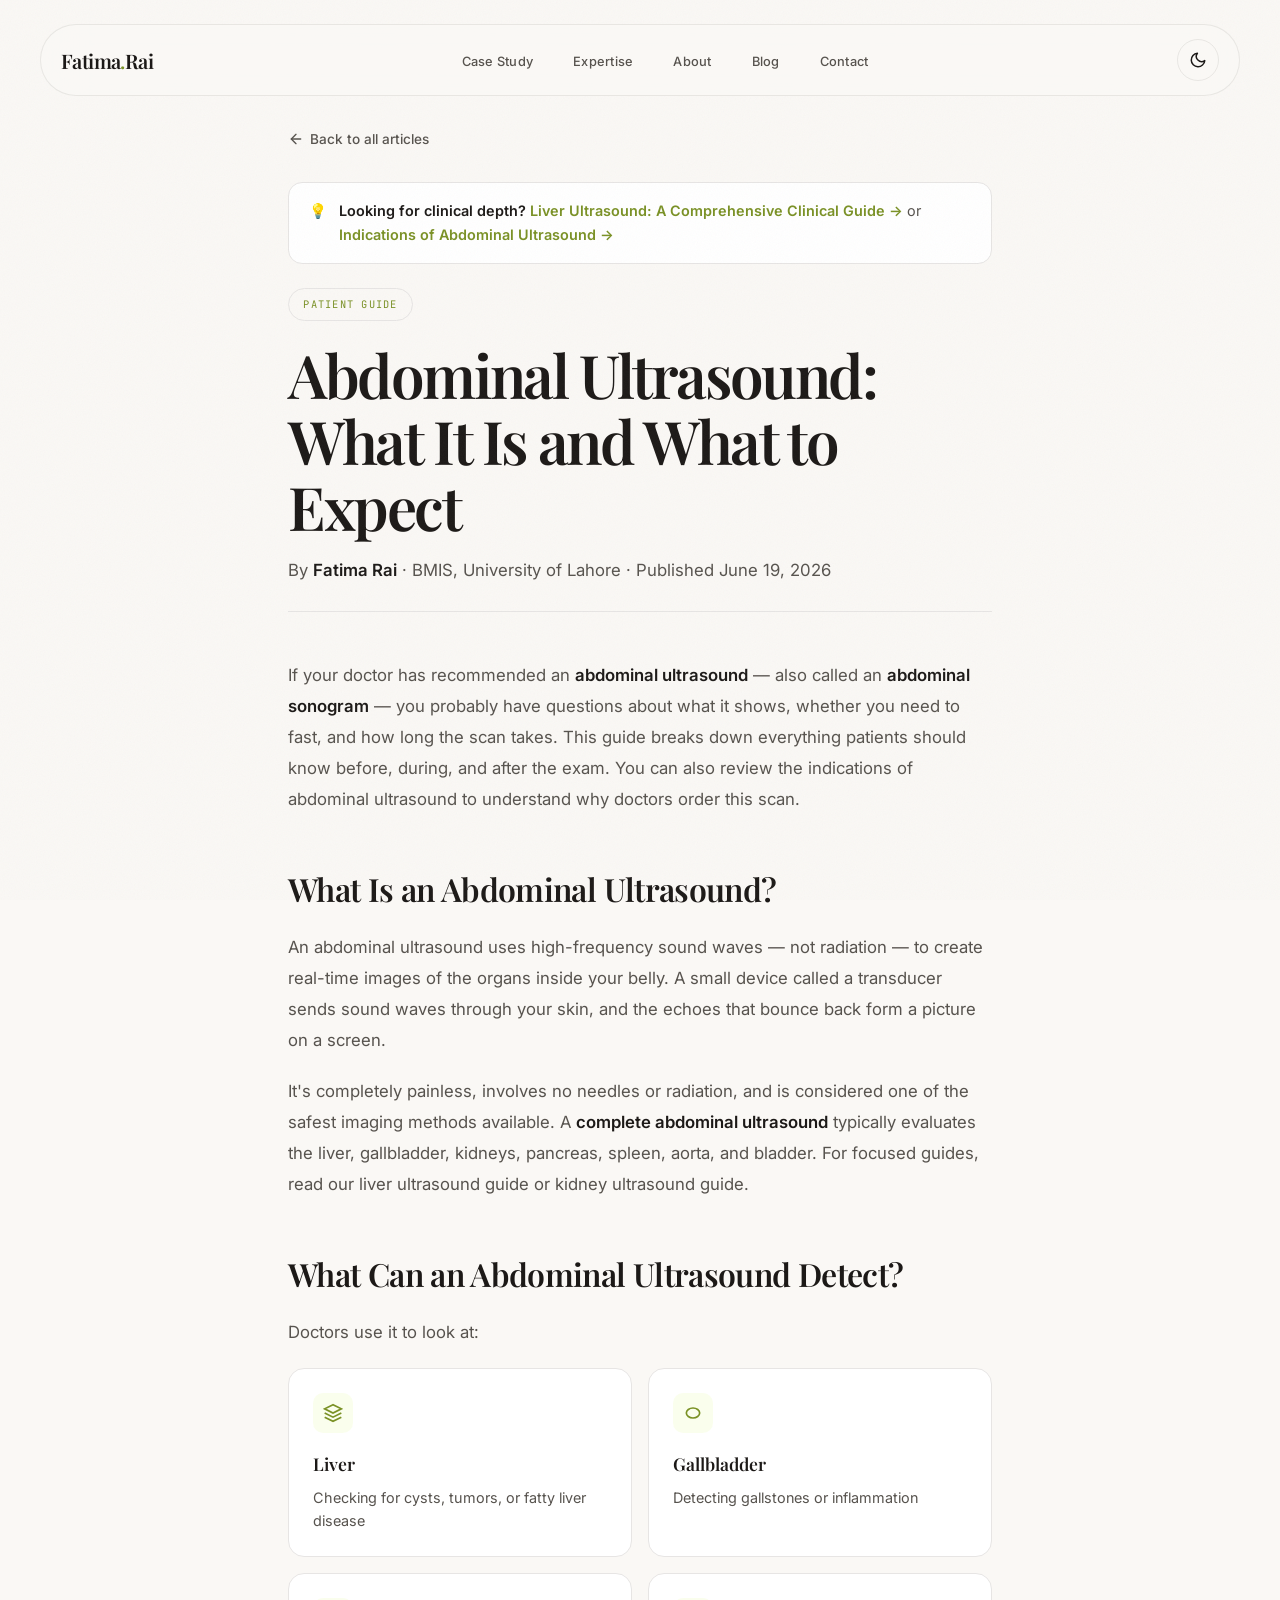
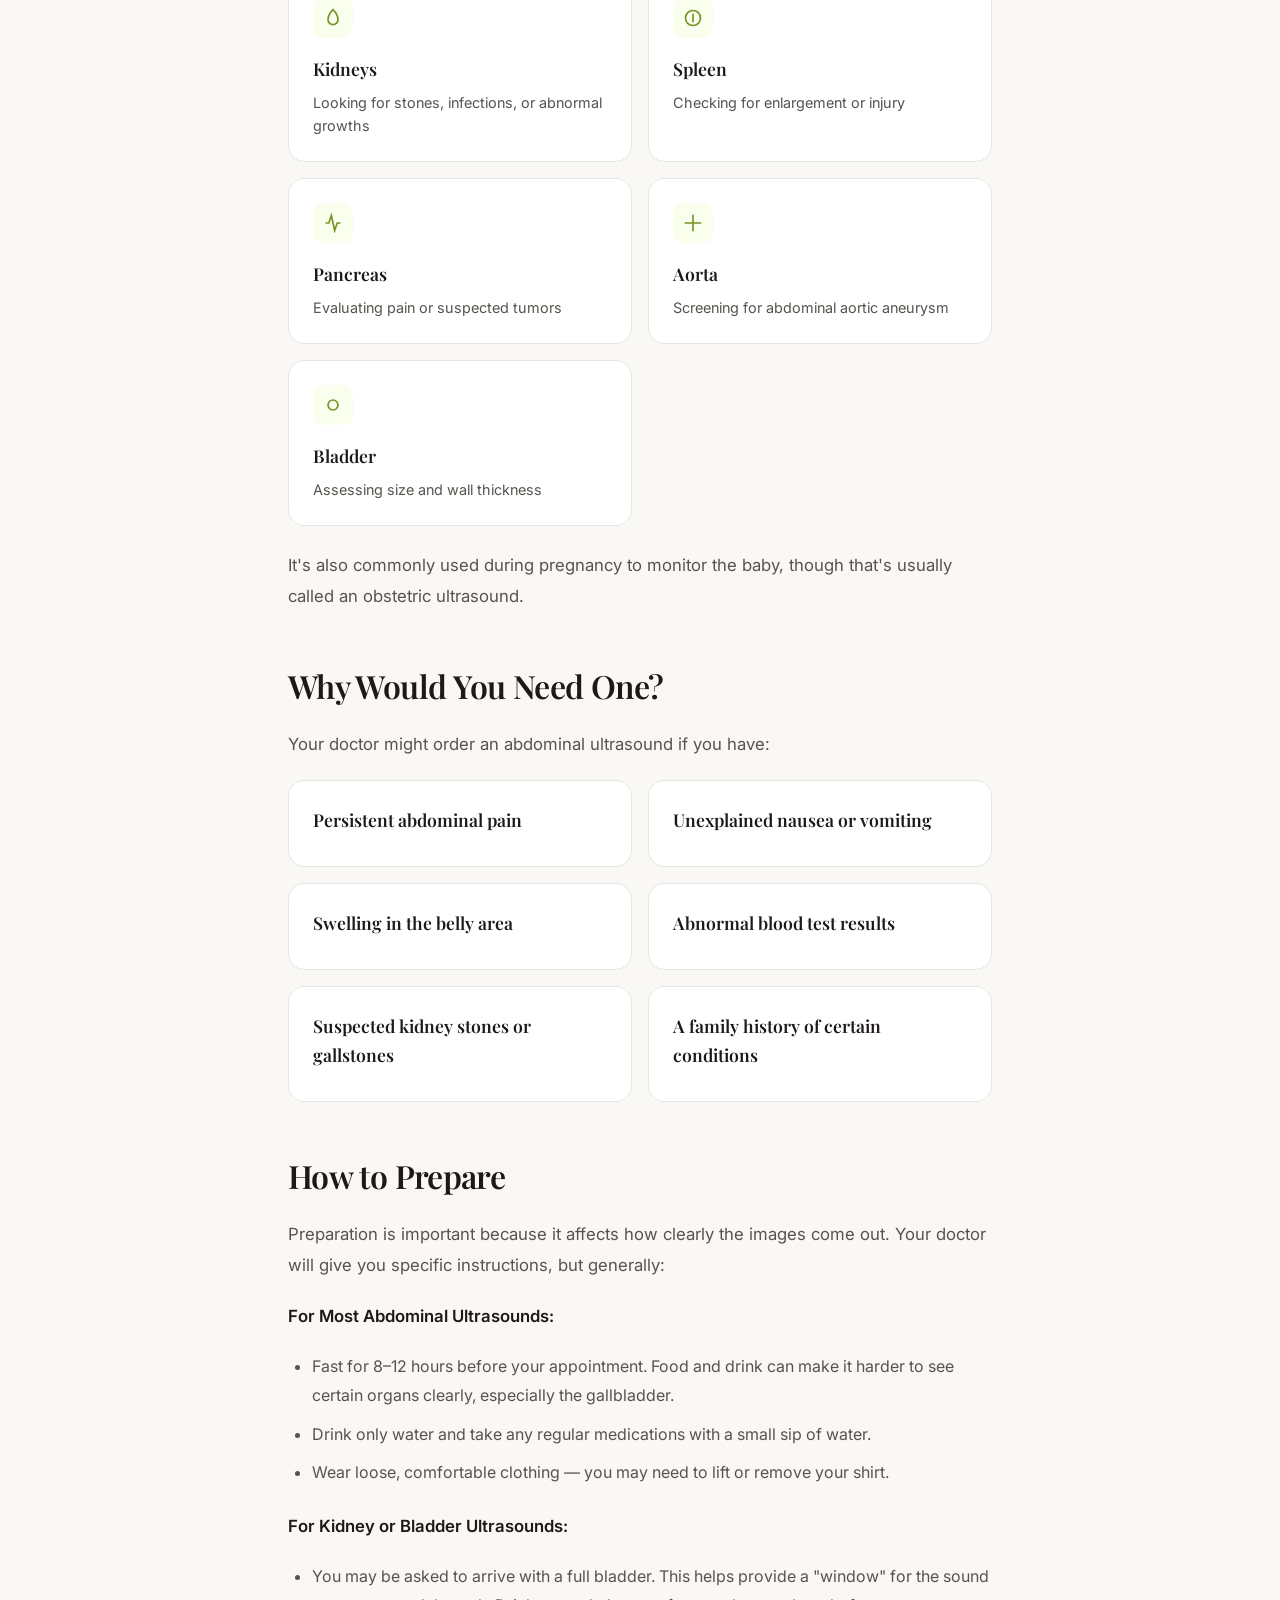
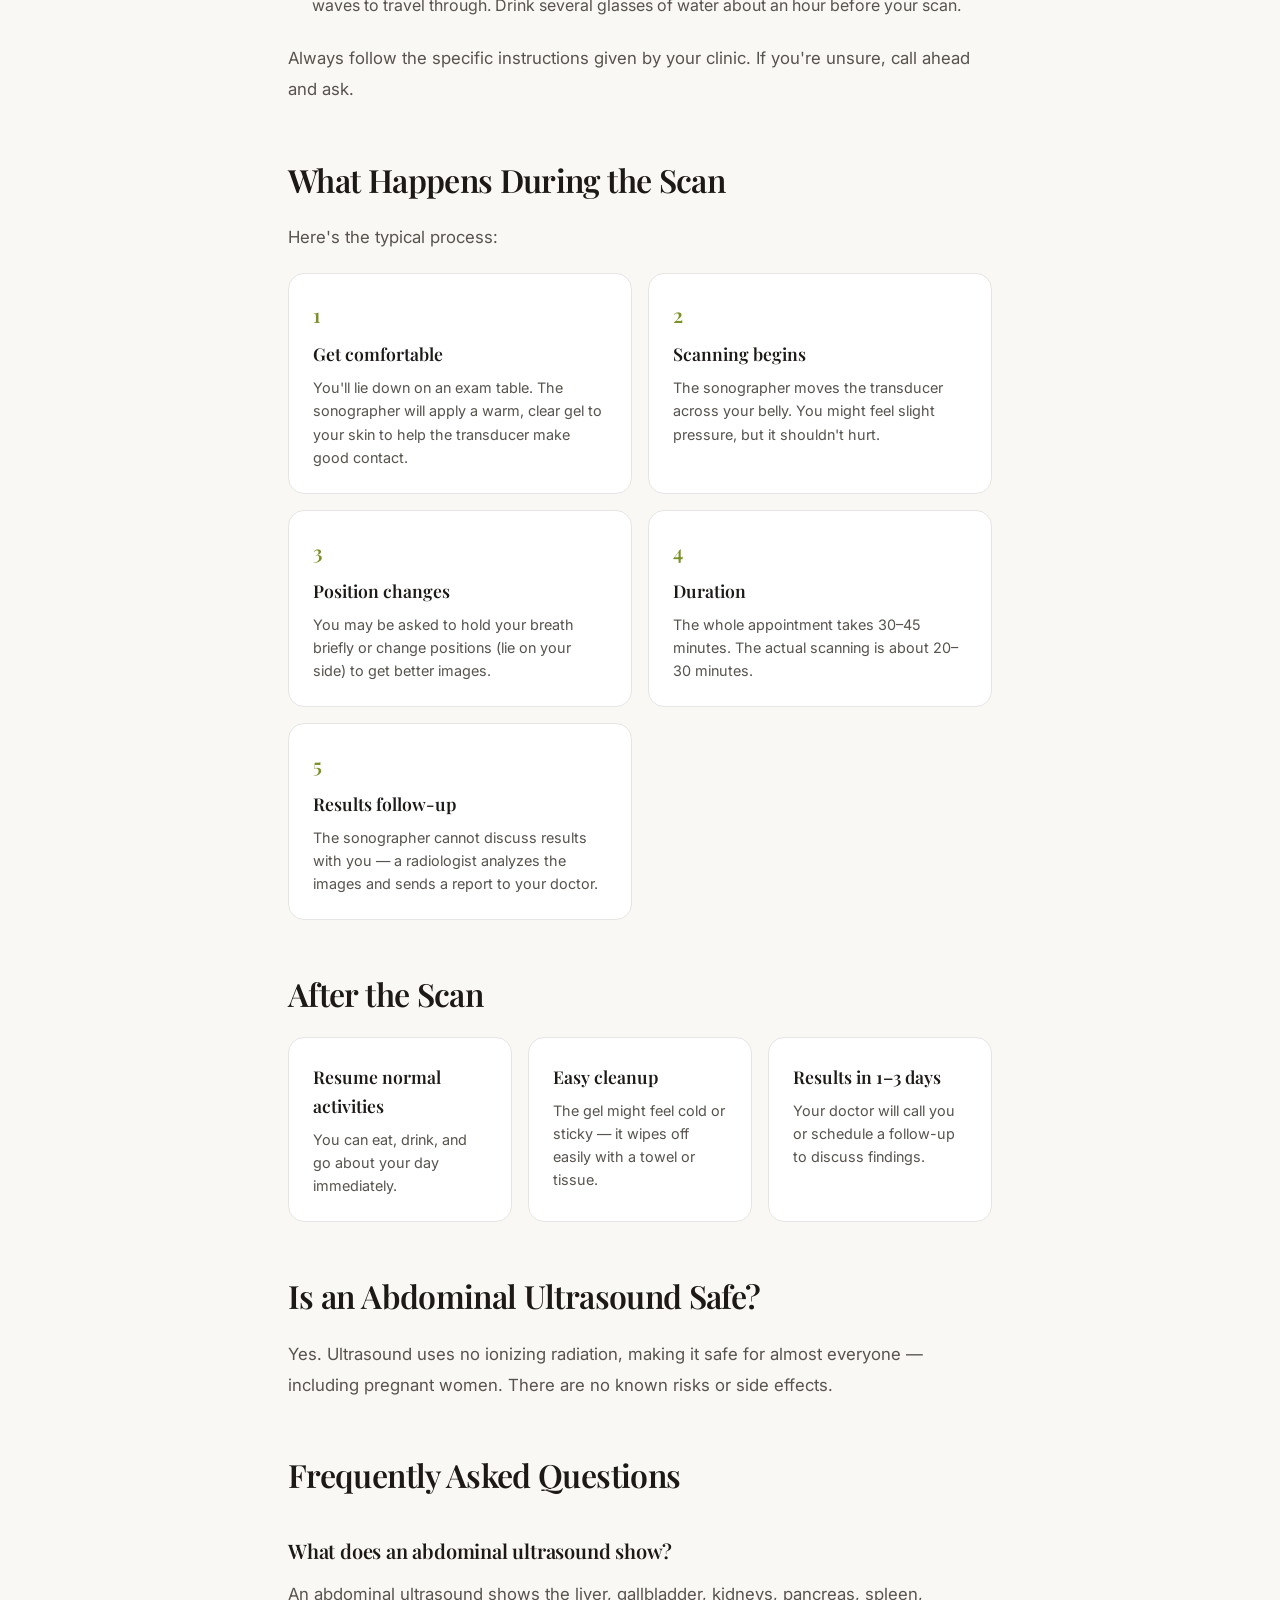
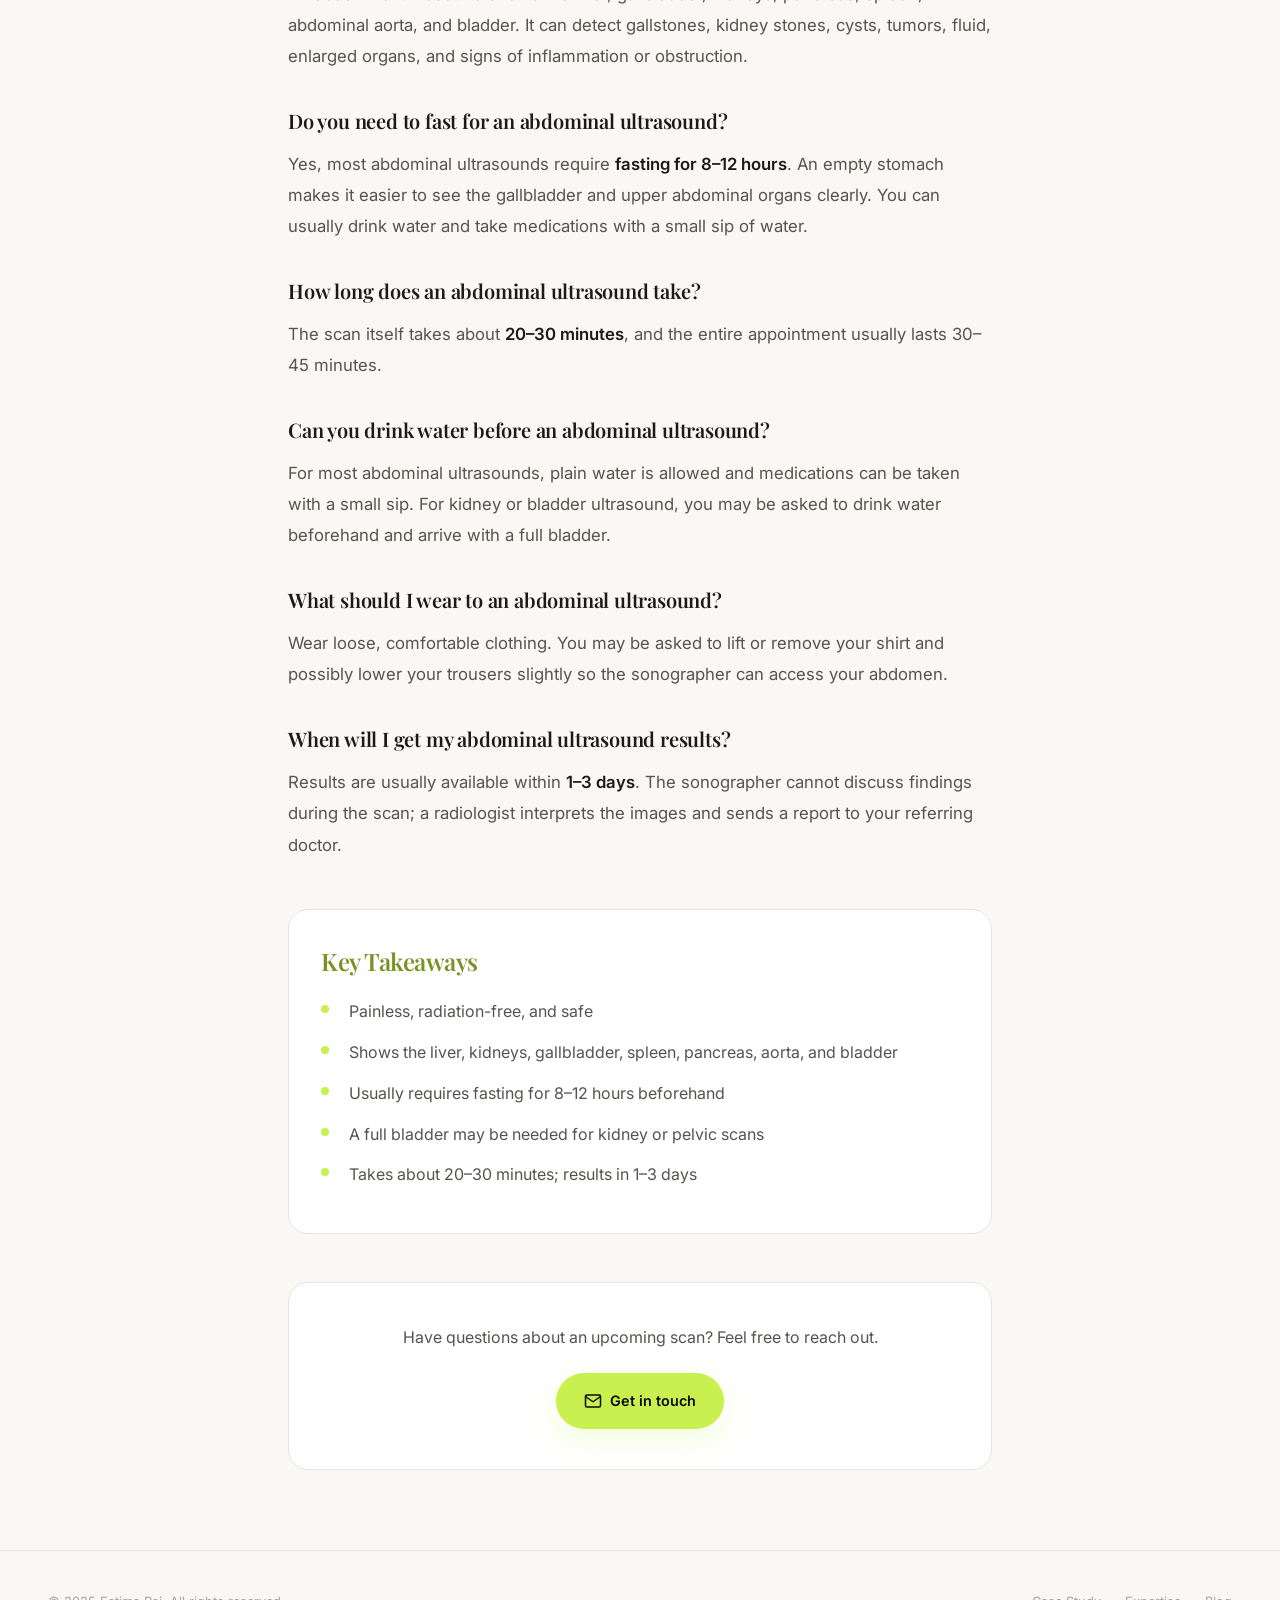
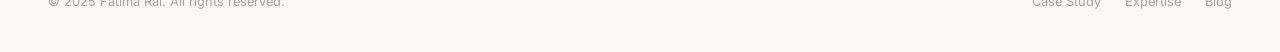
==== commit b61671e6: "Add kidney ultrasound blog post with SEO schema and internal links" ====
--- a/blog/abdominal-ultrasound.html
+++ b/blog/abdominal-ultrasound.html
@@ -219,7 +219,7 @@
 
             <h2>What Is an Abdominal Ultrasound?</h2>
             <p>An abdominal ultrasound uses high-frequency sound waves — not radiation — to create real-time images of the organs inside your belly. A small device called a transducer sends sound waves through your skin, and the echoes that bounce back form a picture on a screen.</p>
-            <p>It's completely painless, involves no needles or radiation, and is considered one of the safest imaging methods available. A <strong>complete abdominal ultrasound</strong> typically evaluates the liver, gallbladder, kidneys, pancreas, spleen, aorta, and bladder. For a focused look at liver imaging, read our <a href="liver-ultrasound.html">liver ultrasound guide</a>.</p>
+            <p>It's completely painless, involves no needles or radiation, and is considered one of the safest imaging methods available. A <strong>complete abdominal ultrasound</strong> typically evaluates the liver, gallbladder, kidneys, pancreas, spleen, aorta, and bladder. For focused guides, read our <a href="liver-ultrasound.html">liver ultrasound guide</a> or <a href="kidney-ultrasound.html">kidney ultrasound guide</a>.</p>
 
             <h2>What Can an Abdominal Ultrasound Detect?</h2>
             <p>Doctors use it to look at:</p>
--- a/assets/styles.css
+++ b/assets/styles.css
@@ -933,6 +933,10 @@
     grid-template-columns: repeat(3, 1fr);
 }
 
+.blog-grid-4 {
+    grid-template-columns: repeat(4, 1fr);
+}
+
 .blog-card {
     display: flex;
     flex-direction: column;
@@ -1179,7 +1183,8 @@
 
 /* ----------------- RESPONSIVE ----------------- */
 @media (max-width: 1024px) {
-    .expertise-grid {
+    .expertise-grid,
+    .blog-grid-4 {
         grid-template-columns: repeat(2, 1fr);
     }
     
@@ -1234,7 +1239,8 @@
     
     .expertise-grid,
     .blog-grid,
-    .blog-grid-3 {
+    .blog-grid-3,
+    .blog-grid-4 {
         grid-template-columns: 1fr;
     }
     
